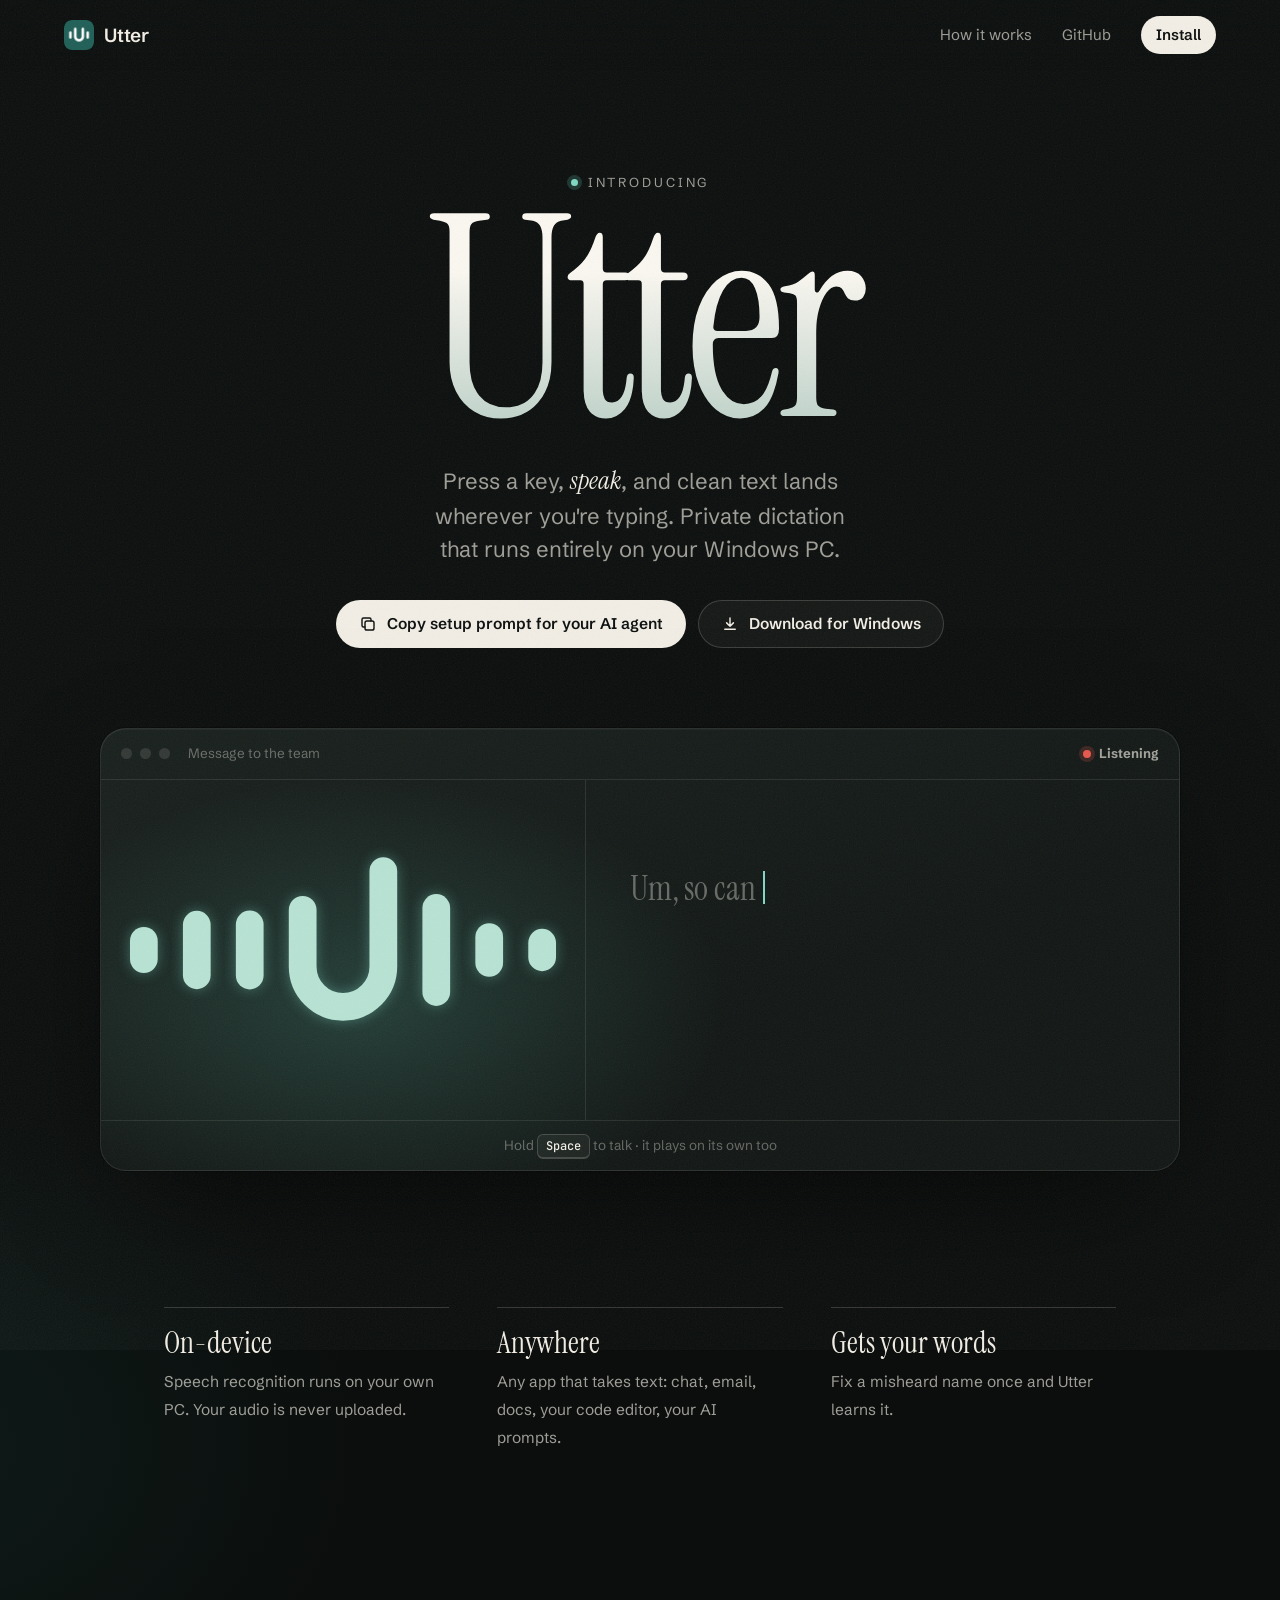
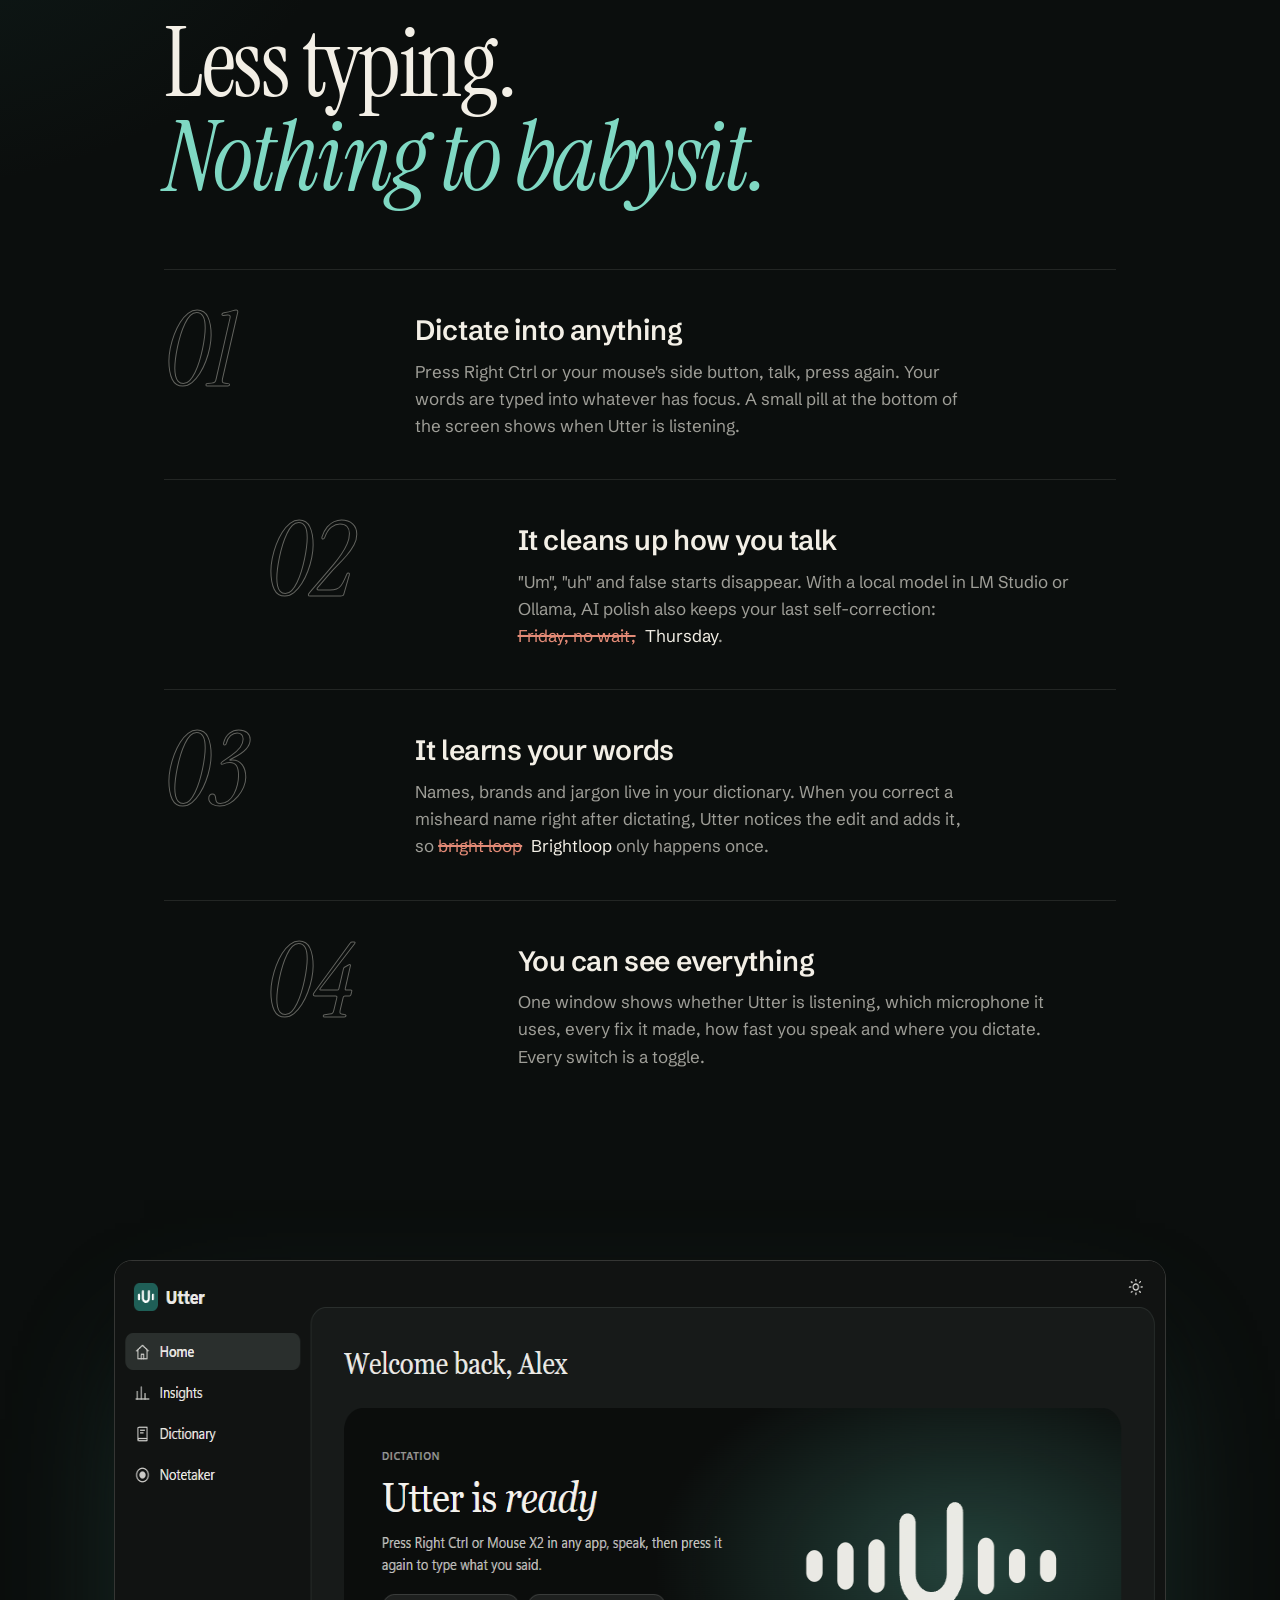
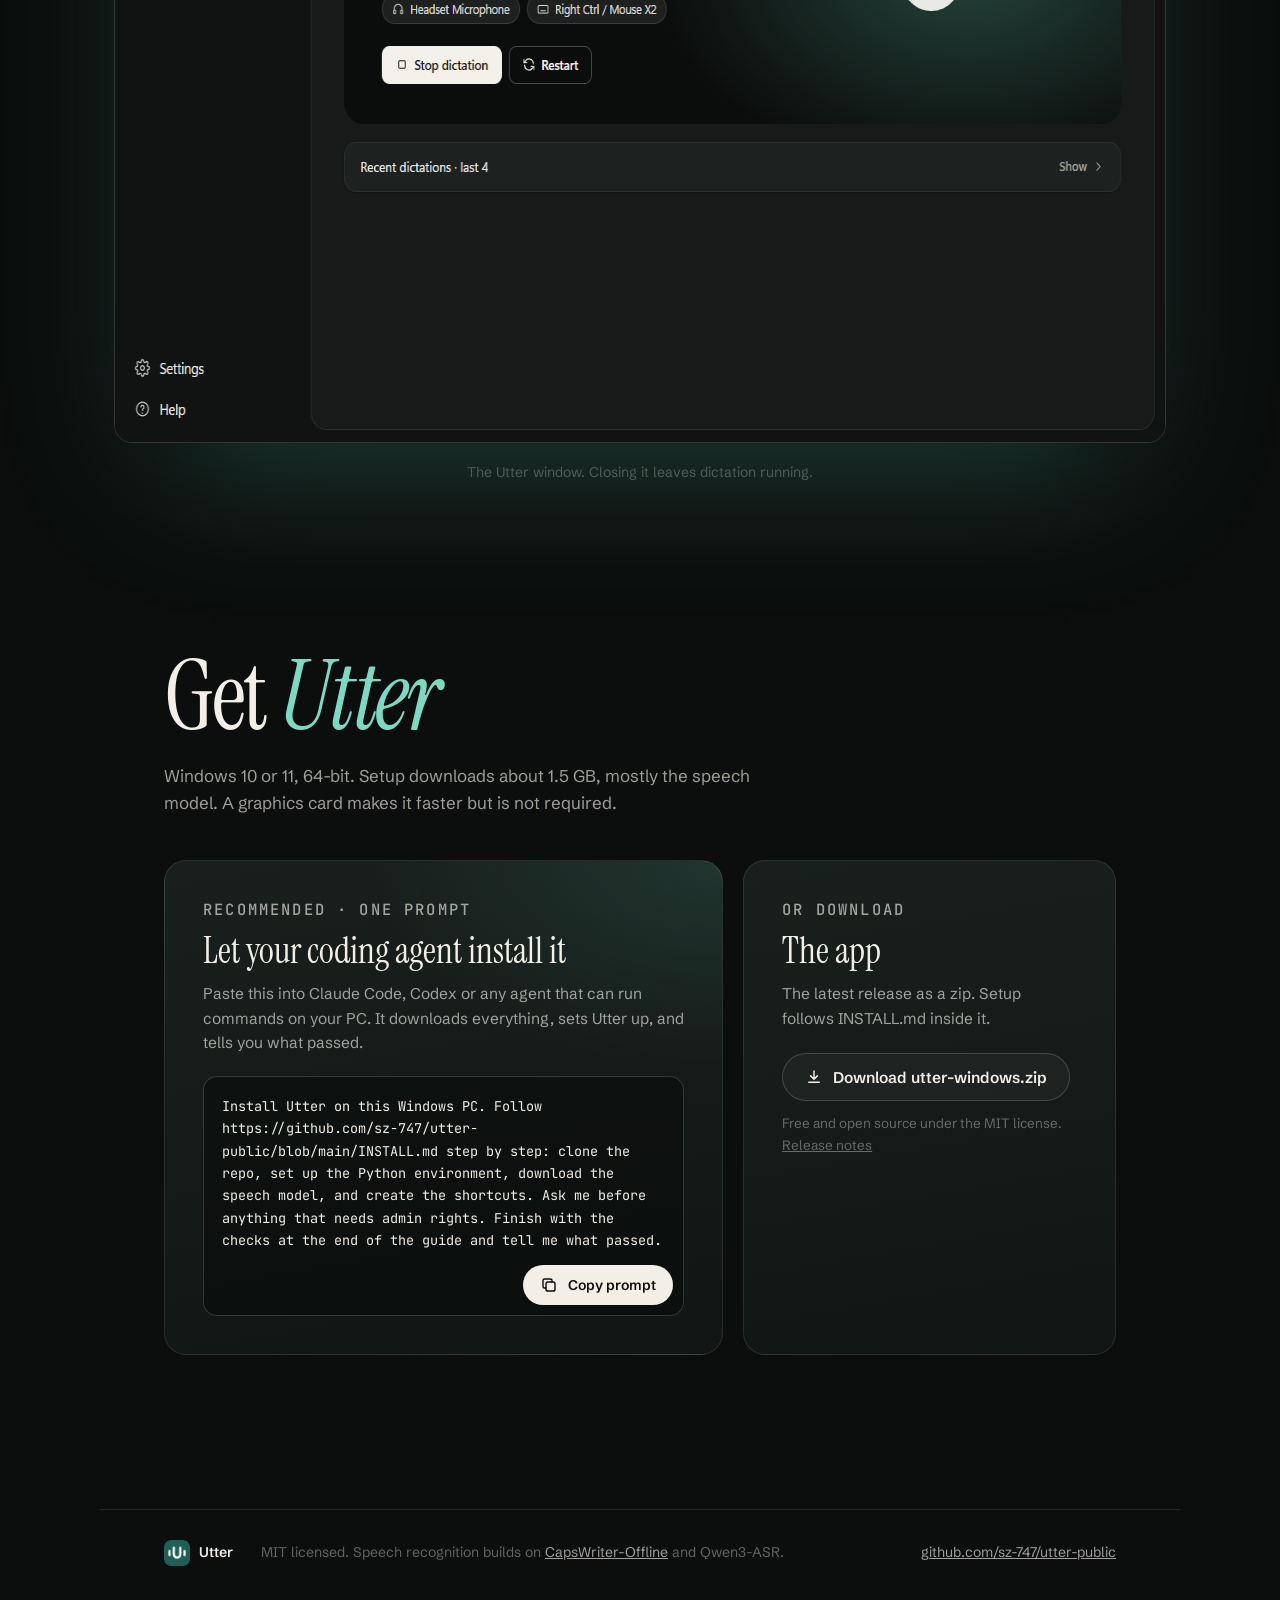
==== site/index.html @ 7f45b518 "Lead the launch page with the agent setup prompt" ====
<!doctype html>
<html lang="en">
<head>
  <meta charset="utf-8">
  <meta name="viewport" content="width=device-width, initial-scale=1">
  <title>Utter — speak, and it types. Private dictation for Windows.</title>
  <meta name="description" content="Utter is private, on-device dictation for Windows. Press a key, speak, and clean text lands wherever you are typing. Your voice never leaves your PC.">
  <meta property="og:title" content="Introducing Utter">
  <meta property="og:description" content="Private, on-device dictation for Windows. Press a key, speak, and clean text lands wherever you are typing.">
  <meta property="og:image" content="https://sz-747.github.io/utter-public/assets/home.png">
  <meta name="theme-color" content="#0b0e0d">
  <link rel="icon" href="assets/utter.png">
  <link rel="preconnect" href="https://fonts.googleapis.com">
  <link rel="preconnect" href="https://fonts.gstatic.com" crossorigin>
  <link href="https://fonts.googleapis.com/css2?family=Instrument+Serif:ital@0;1&family=JetBrains+Mono:wght@400;500&family=Schibsted+Grotesk:wght@400;500;600&display=swap" rel="stylesheet">
  <link rel="stylesheet" href="style.css">
</head>
<body>
  <div class="grain" aria-hidden="true"></div>

  <header class="nav">
    <a class="brand" href="#top" aria-label="Utter home">
      <img src="assets/utter.png" alt="" width="30" height="30">
      <span>Utter</span>
    </a>
    <nav class="nav-links">
      <a href="#how">How it works</a>
      <a href="https://github.com/sz-747/utter-public">GitHub</a>
      <a class="nav-cta" href="#install">Install</a>
    </nav>
  </header>

  <main id="top">
    <!-- Hero -->
    <section class="hero">
      <p class="eyebrow reveal" style="--d: 0">
        <span class="eyebrow-dot"></span> Introducing
      </p>
      <h1 class="hero-title reveal" style="--d: 1">Utter</h1>
      <p class="hero-lede reveal" style="--d: 2">
        Press a key, <em>speak</em>, and clean text lands wherever you're typing.
        Private dictation that runs entirely on your Windows PC.
      </p>
      <div class="hero-actions reveal" style="--d: 3">
        <button class="btn btn-primary" type="button" data-copy="prompt">
          <svg viewBox="0 0 24 24" aria-hidden="true"><rect x="8" y="8" width="12" height="12" rx="2.5"/><path d="M16 8V6a2 2 0 0 0-2-2H6a2 2 0 0 0-2 2v8a2 2 0 0 0 2 2h2"/></svg>
          <span data-copy-label>Copy setup prompt for your AI agent</span>
        </button>
        <a class="btn btn-ghost" href="https://github.com/sz-747/utter-public/releases/latest/download/utter-windows.zip" download>
          <svg viewBox="0 0 24 24" aria-hidden="true"><path d="M12 4v11m0 0-4.5-4.5M12 15l4.5-4.5M5 19h14"/></svg>
          Download for Windows
        </a>
      </div>

      <!-- Live demo -->
      <div class="stage reveal" style="--d: 4" id="stage">
        <div class="stage-chrome">
          <span></span><span></span><span></span>
          <p class="stage-title">Message to the team</p>
          <p class="stage-state" id="stage-state"><i></i><b>Ready</b></p>
        </div>
        <div class="stage-body">
          <div class="stage-wave"><canvas id="wave" aria-hidden="true"></canvas></div>
          <div class="stage-doc">
            <p class="doc-text" id="doc-text" aria-live="polite"></p>
            <ul class="doc-fixes" id="doc-fixes" aria-label="What Utter fixed"></ul>
          </div>
        </div>
        <p class="stage-hint">
          <span class="hint-desktop">Hold <kbd>Space</kbd> to talk</span>
          <span class="hint-touch">Press and hold the wave to talk</span>
          <span class="hint-sep">·</span> it plays on its own too
        </p>
      </div>
    </section>

    <!-- Promise strip -->
    <section class="promise" aria-label="Highlights">
      <div><strong>On-device</strong><span>Speech recognition runs on your own PC. Your audio is never uploaded.</span></div>
      <div><strong>Anywhere</strong><span>Any app that takes text: chat, email, docs, your code editor, your AI prompts.</span></div>
      <div><strong>Gets your words</strong><span>Fix a misheard name once and Utter learns it.</span></div>
    </section>

    <!-- How it works -->
    <section class="how" id="how">
      <h2 class="section-title">Less typing.<br><em>Nothing to babysit.</em></h2>

      <article class="feature">
        <span class="feature-num">01</span>
        <div>
          <h3>Dictate into anything</h3>
          <p>Press Right Ctrl or your mouse's side button, talk, press again. Your words are typed into whatever has focus. A small pill at the bottom of the screen shows when Utter is listening.</p>
        </div>
      </article>

      <article class="feature">
        <span class="feature-num">02</span>
        <div>
          <h3>It cleans up how you talk</h3>
          <p>"Um", "uh" and false starts disappear. With a local model in LM Studio or Ollama, AI polish also keeps your last self-correction: <span class="inline-demo"><s>Friday, no wait,</s> Thursday</span>.</p>
        </div>
      </article>

      <article class="feature">
        <span class="feature-num">03</span>
        <div>
          <h3>It learns your words</h3>
          <p>Names, brands and jargon live in your dictionary. When you correct a misheard name right after dictating, Utter notices the edit and adds it, so <span class="inline-demo"><s>bright loop</s> Brightloop</span> only happens once.</p>
        </div>
      </article>

      <article class="feature">
        <span class="feature-num">04</span>
        <div>
          <h3>You can see everything</h3>
          <p>One window shows whether Utter is listening, which microphone it uses, every fix it made, how fast you speak and where you dictate. Every switch is a toggle.</p>
        </div>
      </article>
    </section>

    <!-- Screenshot -->
    <section class="showcase" aria-label="The Utter app">
      <figure class="frame" id="frame">
        <img src="assets/home.png" alt="The Utter window: a dictation banner with the animated Utter logo, then recent dictations; Insights, Dictionary and Notetaker are in the sidebar." width="1224" height="781" loading="lazy">
      </figure>
      <figcaption>The Utter window. Closing it leaves dictation running.</figcaption>
    </section>

    <!-- Install -->
    <section class="install" id="install">
      <h2 class="section-title">Get <em>Utter</em></h2>
      <p class="install-lede">Windows 10 or 11, 64-bit. Setup downloads about 1.5&nbsp;GB, mostly the speech model. A graphics card makes it faster but is not required.</p>

      <div class="install-grid">
        <div class="card card-agent">
          <p class="card-kicker">Recommended · one prompt</p>
          <h3>Let your coding agent install it</h3>
          <p>Paste this into Claude Code, Codex or any agent that can run commands on your PC. It downloads everything, sets Utter up, and tells you what passed.</p>
          <div class="prompt">
            <pre id="prompt-text">Install Utter on this Windows PC. Follow https://github.com/sz-747/utter-public/blob/main/INSTALL.md step by step: clone the repo, set up the Python environment, download the speech model, and create the shortcuts. Ask me before anything that needs admin rights. Finish with the checks at the end of the guide and tell me what passed.</pre>
            <button class="btn btn-copy" type="button" data-copy="prompt">
              <svg viewBox="0 0 24 24" aria-hidden="true"><rect x="8" y="8" width="12" height="12" rx="2.5"/><path d="M16 8V6a2 2 0 0 0-2-2H6a2 2 0 0 0-2 2v8a2 2 0 0 0 2 2h2"/></svg>
              <span data-copy-label>Copy prompt</span>
            </button>
          </div>
        </div>

        <div class="card card-download">
          <p class="card-kicker">Or download</p>
          <h3>The app</h3>
          <p>The latest release as a zip. Setup follows INSTALL.md inside it.</p>
          <a class="btn btn-ghost" href="https://github.com/sz-747/utter-public/releases/latest/download/utter-windows.zip" download>
            <svg viewBox="0 0 24 24" aria-hidden="true"><path d="M12 4v11m0 0-4.5-4.5M12 15l4.5-4.5M5 19h14"/></svg>
            Download utter-windows.zip
          </a>
          <p class="card-note">Free and open source under the MIT license. <a href="https://github.com/sz-747/utter-public/releases/latest">Release notes</a></p>
        </div>
      </div>
    </section>
  </main>

  <footer class="footer">
    <div class="footer-brand">
      <img src="assets/utter.png" alt="" width="26" height="26">
      <span>Utter</span>
    </div>
    <p>MIT licensed. Speech recognition builds on <a href="https://github.com/HaujetZhao/CapsWriter-Offline">CapsWriter-Offline</a> and Qwen3-ASR.</p>
    <a href="https://github.com/sz-747/utter-public">github.com/sz-747/utter-public</a>
  </footer>

  <script src="main.js"></script>
</body>
</html>
---- site/style.css ----
/* Utter launch page — dark editorial: near-black green, warm cream type, one teal accent. */
:root {
  --ink: #0b0e0d;
  --ink-2: #111614;
  --ink-3: #18201d;
  --line: rgba(243, 239, 230, .1);
  --line-2: rgba(243, 239, 230, .18);
  --cream: #f3efe6;
  --cream-dim: rgba(243, 239, 230, .64);
  --cream-faint: rgba(243, 239, 230, .38);
  --teal: #7fd8c3;
  --teal-deep: #1f5f57;
  --teal-glow: rgba(95, 191, 169, .22);
  --strike: #e48b77;
  --serif: "Instrument Serif", Georgia, serif;
  --sans: "Schibsted Grotesk", "Segoe UI", sans-serif;
  --mono: "JetBrains Mono", Consolas, monospace;
  --gutter: clamp(16px, 5vw, 64px);
  color-scheme: dark;
}

* { box-sizing: border-box; }
html { scroll-behavior: smooth; }
body {
  margin: 0;
  background:
    radial-gradient(900px 520px at 78% -8%, rgba(95, 191, 169, .16), transparent 70%),
    radial-gradient(700px 500px at -10% 30%, rgba(31, 95, 87, .18), transparent 70%),
    var(--ink);
  color: var(--cream);
  font: 17px/1.6 var(--sans);
  -webkit-font-smoothing: antialiased;
  overflow-x: hidden;
}
a { color: inherit; }
img { max-width: 100%; display: block; }
em { font-family: var(--serif); font-style: italic; font-weight: 400; }

/* film grain over everything, very faint */
.grain {
  position: fixed; inset: -50%; z-index: 50; pointer-events: none; opacity: .07;
  background-image: url("data:image/svg+xml,%3Csvg xmlns='http://www.w3.org/2000/svg' width='160' height='160'%3E%3Cfilter id='n'%3E%3CfeTurbulence type='fractalNoise' baseFrequency='.85' numOctaves='3' stitchTiles='stitch'/%3E%3C/filter%3E%3Crect width='100%25' height='100%25' filter='url(%23n)'/%3E%3C/svg%3E");
  animation: grain 1.2s steps(6) infinite;
}
@keyframes grain {
  0% { transform: translate(0, 0); } 20% { transform: translate(-3%, 2%); } 40% { transform: translate(2%, -3%); }
  60% { transform: translate(-2%, -1%); } 80% { transform: translate(3%, 3%); } 100% { transform: translate(0, 0); }
}

/* ---------- nav ---------- */
.nav {
  position: sticky; top: 0; z-index: 40;
  display: flex; align-items: center; justify-content: space-between; gap: 16px;
  padding: 16px var(--gutter);
  background: linear-gradient(to bottom, rgba(11, 14, 13, .92), rgba(11, 14, 13, .6) 70%, transparent);
  backdrop-filter: blur(10px);
}
.brand { display: flex; align-items: center; gap: 10px; text-decoration: none; font-weight: 600; font-size: 19px; letter-spacing: -.01em; }
.brand img { border-radius: 8px; }
.nav-links { display: flex; align-items: center; gap: clamp(14px, 3vw, 30px); font-size: 15px; }
.nav-links a { text-decoration: none; color: var(--cream-dim); transition: color .2s; }
.nav-links a:hover { color: var(--cream); }
.nav-links .nav-cta { color: var(--ink); background: var(--cream); padding: 7px 15px; border-radius: 999px; font-weight: 600; }
.nav-links .nav-cta:hover { color: var(--ink); background: #fff; }

/* ---------- hero ---------- */
.hero { padding: clamp(40px, 8vw, 96px) var(--gutter) 40px; max-width: 1240px; margin: 0 auto; text-align: center; }
.eyebrow {
  display: inline-flex; align-items: center; gap: 10px; margin: 0 0 6px;
  font-size: 13px; letter-spacing: .22em; text-transform: uppercase; color: var(--cream-dim);
}
.eyebrow-dot { width: 7px; height: 7px; border-radius: 50%; background: var(--teal); box-shadow: 0 0 0 4px var(--teal-glow); animation: pulse 2.4s ease-in-out infinite; }
@keyframes pulse { 50% { box-shadow: 0 0 0 9px transparent; } }
.hero-title {
  margin: 0; font: 400 clamp(112px, 22vw, 290px)/.86 var(--serif); letter-spacing: -.035em;
  background: linear-gradient(180deg, #fbf8f1 30%, #b9cfc6 100%);
  -webkit-background-clip: text; background-clip: text; color: transparent;
}
.hero-lede { max-width: 620px; margin: 22px auto 0; text-wrap: balance; font-size: clamp(18px, 2.1vw, 22px); line-height: 1.5; color: var(--cream-dim); }
.hero-lede em { color: var(--cream); font-size: 1.12em; }
.hero-actions { display: flex; flex-wrap: wrap; justify-content: center; gap: 12px; margin-top: 34px; }

.btn {
  display: inline-flex; align-items: center; gap: 10px; padding: 14px 22px; border-radius: 999px;
  font: 600 15.5px/1 var(--sans); text-decoration: none; cursor: pointer; border: 1px solid transparent;
  transition: transform .2s, background .2s, border-color .2s, color .2s;
}
.btn svg { width: 18px; height: 18px; fill: none; stroke: currentColor; stroke-width: 1.9; stroke-linecap: round; stroke-linejoin: round; }
.btn:hover { transform: translateY(-1px); }
.btn:active { transform: translateY(0); }
.btn-primary { background: var(--cream); color: var(--ink); }
.btn-primary:hover { background: #fff; }
.btn-ghost { background: rgba(243, 239, 230, .04); color: var(--cream); border-color: var(--line-2); }
.btn-ghost:hover { border-color: var(--cream-faint); background: rgba(243, 239, 230, .08); }
.btn.copied { border-color: var(--teal); color: var(--teal); }
.btn-primary.copied { background: var(--teal); color: var(--ink); border-color: transparent; }

/* ---------- live demo ---------- */
.stage {
  position: relative; margin: clamp(48px, 7vw, 80px) auto 0; max-width: 1080px; text-align: left;
  border-radius: 26px; background: linear-gradient(160deg, var(--ink-3), var(--ink-2) 60%);
  border: 1px solid var(--line); overflow: hidden;
  box-shadow: 0 40px 120px -40px rgba(0, 0, 0, .9), 0 0 0 1px rgba(0, 0, 0, .4), inset 0 1px 0 rgba(255, 255, 255, .04);
}
.stage::before {
  content: ""; position: absolute; inset: 0; pointer-events: none; transition: opacity .6s;
  background: radial-gradient(520px 320px at 24% 62%, var(--teal-glow), transparent 70%);
  opacity: .55;
}
.stage.listening::before { opacity: 1; }
.stage-chrome { position: relative; display: flex; align-items: center; gap: 8px; padding: 14px 20px; border-bottom: 1px solid var(--line); }
.stage-chrome > span { width: 11px; height: 11px; border-radius: 50%; background: rgba(243, 239, 230, .12); }
.stage-title { margin: 0 0 0 10px; font-size: 13.5px; color: var(--cream-faint); }
.stage-state { margin: 0 0 0 auto; display: flex; align-items: center; gap: 8px; font-size: 13px; color: var(--cream-dim); }
.stage-state i { width: 8px; height: 8px; border-radius: 50%; background: var(--teal); }
.stage.listening .stage-state i { background: #e5584c; box-shadow: 0 0 0 4px rgba(229, 88, 76, .2); animation: blink 1s ease-in-out infinite; }
@keyframes blink { 50% { opacity: .35; } }
.stage-body { position: relative; display: grid; grid-template-columns: minmax(0, .9fr) minmax(0, 1.1fr); min-height: 340px; }
.stage-wave { position: relative; border-right: 1px solid var(--line); cursor: pointer; touch-action: none; min-height: 260px; }
.stage-wave canvas { position: absolute; inset: 0; width: 100%; height: 100%; }
.stage-doc { padding: clamp(24px, 4vw, 44px); display: flex; flex-direction: column; justify-content: center; gap: 22px; }
.doc-text { margin: 0; min-height: 3.2em; font: 400 clamp(24px, 3vw, 34px)/1.3 var(--serif); letter-spacing: -.005em; color: var(--cream); }
.doc-text .w { display: inline-block; white-space: pre; transition: color .3s, opacity .45s, max-width .55s cubic-bezier(.6, 0, .2, 1), filter .45s; max-width: 12em; vertical-align: bottom; }
.doc-text .w.heard { color: var(--cream-faint); animation: rise .35s ease-out both; }
.doc-text .w.strike { color: var(--strike); text-decoration: line-through; text-decoration-thickness: 2px; }
.doc-text .w.gone { opacity: 0; max-width: 0; filter: blur(3px); }
.doc-text .w.fixed { color: var(--teal); }
.doc-text .caret { display: inline-block; width: 2px; height: .95em; margin-left: 2px; background: var(--teal); vertical-align: -.1em; animation: blink 1s steps(2) infinite; }
@keyframes rise { from { opacity: 0; transform: translateY(6px); } }
.doc-fixes { list-style: none; margin: 0; padding: 0; display: flex; flex-wrap: wrap; gap: 8px; min-height: 34px; }
.doc-fixes li {
  font: 500 12.5px/1 var(--mono); padding: 9px 12px; border-radius: 999px; color: var(--cream-dim);
  background: rgba(243, 239, 230, .05); border: 1px solid var(--line); animation: rise .4s ease-out both;
}
.doc-fixes li b { color: var(--teal); font-weight: 500; }
.stage-hint { position: relative; margin: 0; padding: 14px 20px; border-top: 1px solid var(--line); font-size: 13.5px; color: var(--cream-faint); text-align: center; }
kbd {
  font: 500 12px var(--mono); padding: 3px 8px; border-radius: 6px; color: var(--cream);
  border: 1px solid var(--line-2); border-bottom-width: 2px; background: rgba(243, 239, 230, .05);
}
.hint-touch { display: none; }
@media (hover: none) { .hint-touch { display: inline; } .hint-desktop { display: none; } }

/* ---------- promise strip ---------- */
.promise {
  max-width: 1080px; margin: clamp(56px, 8vw, 96px) auto 0; padding: 0 var(--gutter);
  display: grid; grid-template-columns: repeat(3, 1fr); gap: clamp(20px, 4vw, 48px);
}
.promise div { border-top: 1px solid var(--line-2); padding-top: 18px; }
.promise strong { display: block; font: 400 30px/1.1 var(--serif); margin-bottom: 8px; }
.promise span { color: var(--cream-dim); font-size: 15.5px; }

/* ---------- how it works ---------- */
.how { max-width: 1080px; margin: clamp(100px, 13vw, 170px) auto 0; padding: 0 var(--gutter); }
.section-title { text-wrap: balance; margin: 0 0 clamp(36px, 6vw, 64px); font: 400 clamp(48px, 7.5vw, 96px)/.98 var(--serif); letter-spacing: -.025em; }
.section-title em { color: var(--teal); }
.feature {
  display: grid; grid-template-columns: minmax(80px, 200px) minmax(0, 1fr); gap: clamp(16px, 4vw, 56px);
  padding: clamp(26px, 4vw, 40px) 0; border-top: 1px solid var(--line);
}
.feature:nth-child(odd) { padding-left: clamp(0px, 8vw, 120px); }
.feature-num { font: italic 400 clamp(56px, 8vw, 104px)/.8 var(--serif); color: transparent; -webkit-text-stroke: 1px var(--cream-faint); }
.feature h3 { margin: 4px 0 10px; font: 600 clamp(22px, 2.6vw, 28px)/1.2 var(--sans); letter-spacing: -.015em; }
.feature p { margin: 0; max-width: 560px; color: var(--cream-dim); }
.inline-demo { color: var(--cream); white-space: nowrap; }
.inline-demo s { color: var(--strike); text-decoration-thickness: 2px; margin-right: .3em; }

/* ---------- screenshot ---------- */
.showcase { max-width: 1180px; margin: clamp(90px, 12vw, 150px) auto 0; padding: 0 var(--gutter); perspective: 1600px; }
.frame {
  margin: 0; border-radius: 18px; overflow: hidden; border: 1px solid var(--line-2);
  box-shadow: 0 60px 140px -50px rgba(95, 191, 169, .35), 0 30px 80px -30px rgba(0, 0, 0, .9);
  transform: rotateX(16deg) scale(.92); transform-origin: 50% 100%; opacity: .7;
  transition: transform 1.2s cubic-bezier(.2, .7, .1, 1), opacity 1.2s;
}
.frame.in { transform: rotateX(0) scale(1); opacity: 1; }
.showcase figcaption { margin-top: 18px; text-align: center; font-size: 14px; color: var(--cream-faint); }

/* ---------- install ---------- */
.install { max-width: 1080px; margin: clamp(100px, 13vw, 170px) auto 0; padding: 0 var(--gutter); }
.install .section-title { margin-bottom: 18px; }
.install-lede { max-width: 640px; margin: 0 0 44px; color: var(--cream-dim); }
.install-grid { display: grid; grid-template-columns: minmax(0, 1.2fr) minmax(0, .8fr); gap: 20px; }
.card {
  border-radius: 22px; padding: clamp(24px, 3.4vw, 38px); border: 1px solid var(--line);
  background: linear-gradient(170deg, var(--ink-3), var(--ink-2));
  display: flex; flex-direction: column; gap: 12px; align-items: flex-start;
}
.card-agent { background: radial-gradient(500px 300px at 100% 0%, rgba(95, 191, 169, .14), transparent 70%), linear-gradient(170deg, var(--ink-3), var(--ink-2)); }
.card-kicker { margin: 0; font: 500 12px var(--mono); letter-spacing: .14em; text-transform: uppercase; color: var(--teal); }
.card h3 { margin: 0; font: 400 36px/1.05 var(--serif); }
.card p { margin: 0; color: var(--cream-dim); font-size: 15.5px; }
.card .btn { margin-top: 10px; }
.card-note { font-size: 13.5px !important; color: var(--cream-faint) !important; }
.prompt { position: relative; width: 100%; margin-top: 8px; border-radius: 14px; border: 1px solid var(--line-2); background: rgba(0, 0, 0, .35); }
.prompt pre {
  margin: 0; padding: 18px 18px 64px; white-space: pre-wrap; word-break: break-word;
  font: 400 13.5px/1.65 var(--mono); color: var(--cream);
}
.btn-copy { position: absolute; right: 10px; bottom: 10px; padding: 10px 16px; font-size: 14px; background: var(--cream); color: var(--ink); }
.btn-copy:hover { background: #fff; }
.btn-copy.copied { background: var(--teal); color: var(--ink); border-color: transparent; }

/* ---------- footer ---------- */
.footer {
  max-width: 1080px; margin: clamp(100px, 12vw, 160px) auto 0; padding: 30px var(--gutter) 48px;
  border-top: 1px solid var(--line); display: flex; flex-wrap: wrap; align-items: center; gap: 12px 28px;
  font-size: 14px; color: var(--cream-faint);
}
.footer p { margin: 0; flex: 1; min-width: 240px; }
.footer a { color: var(--cream-dim); }
.footer-brand { display: flex; align-items: center; gap: 9px; color: var(--cream); font-weight: 600; }
.footer-brand img { border-radius: 7px; }

/* ---------- entrance ---------- */
.reveal { opacity: 0; transform: translateY(18px); animation: reveal .9s cubic-bezier(.2, .7, .1, 1) forwards; animation-delay: calc(var(--d) * 110ms + 120ms); }
@keyframes reveal { to { opacity: 1; transform: none; } }

/* ---------- small screens ---------- */
@media (max-width: 820px) {
  .nav-links a:not(.nav-cta) { display: none; }
  .stage-body { grid-template-columns: 1fr; }
  .stage-wave { border-right: 0; border-bottom: 1px solid var(--line); min-height: 200px; }
  .promise, .install-grid { grid-template-columns: 1fr; }
  .feature { grid-template-columns: 1fr; gap: 6px; }
  .feature:nth-child(odd) { padding-left: 0; }
  .stage-title { display: none; }
}

@media (prefers-reduced-motion: reduce) {
  *, *::before, *::after { animation: none !important; transition: none !important; }
  .reveal { opacity: 1; transform: none; }
  .frame { transform: none; opacity: 1; }
}
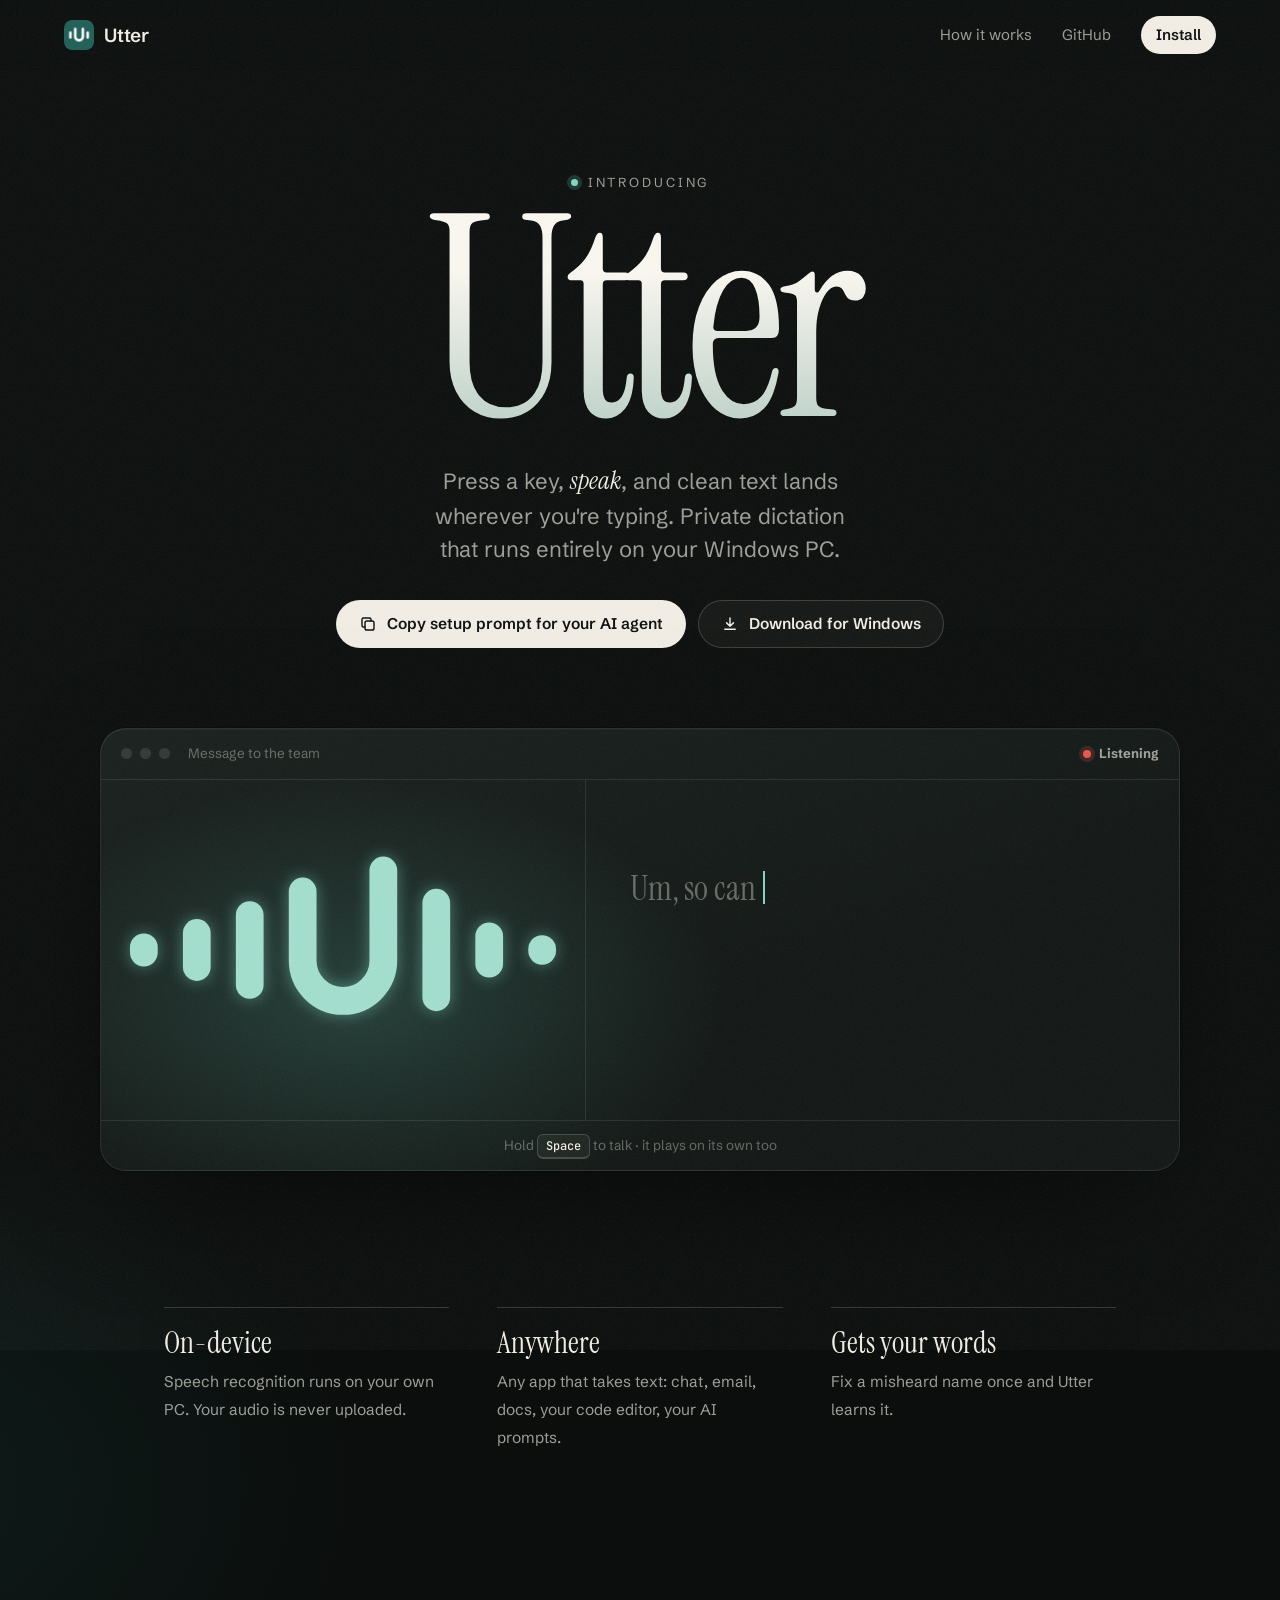
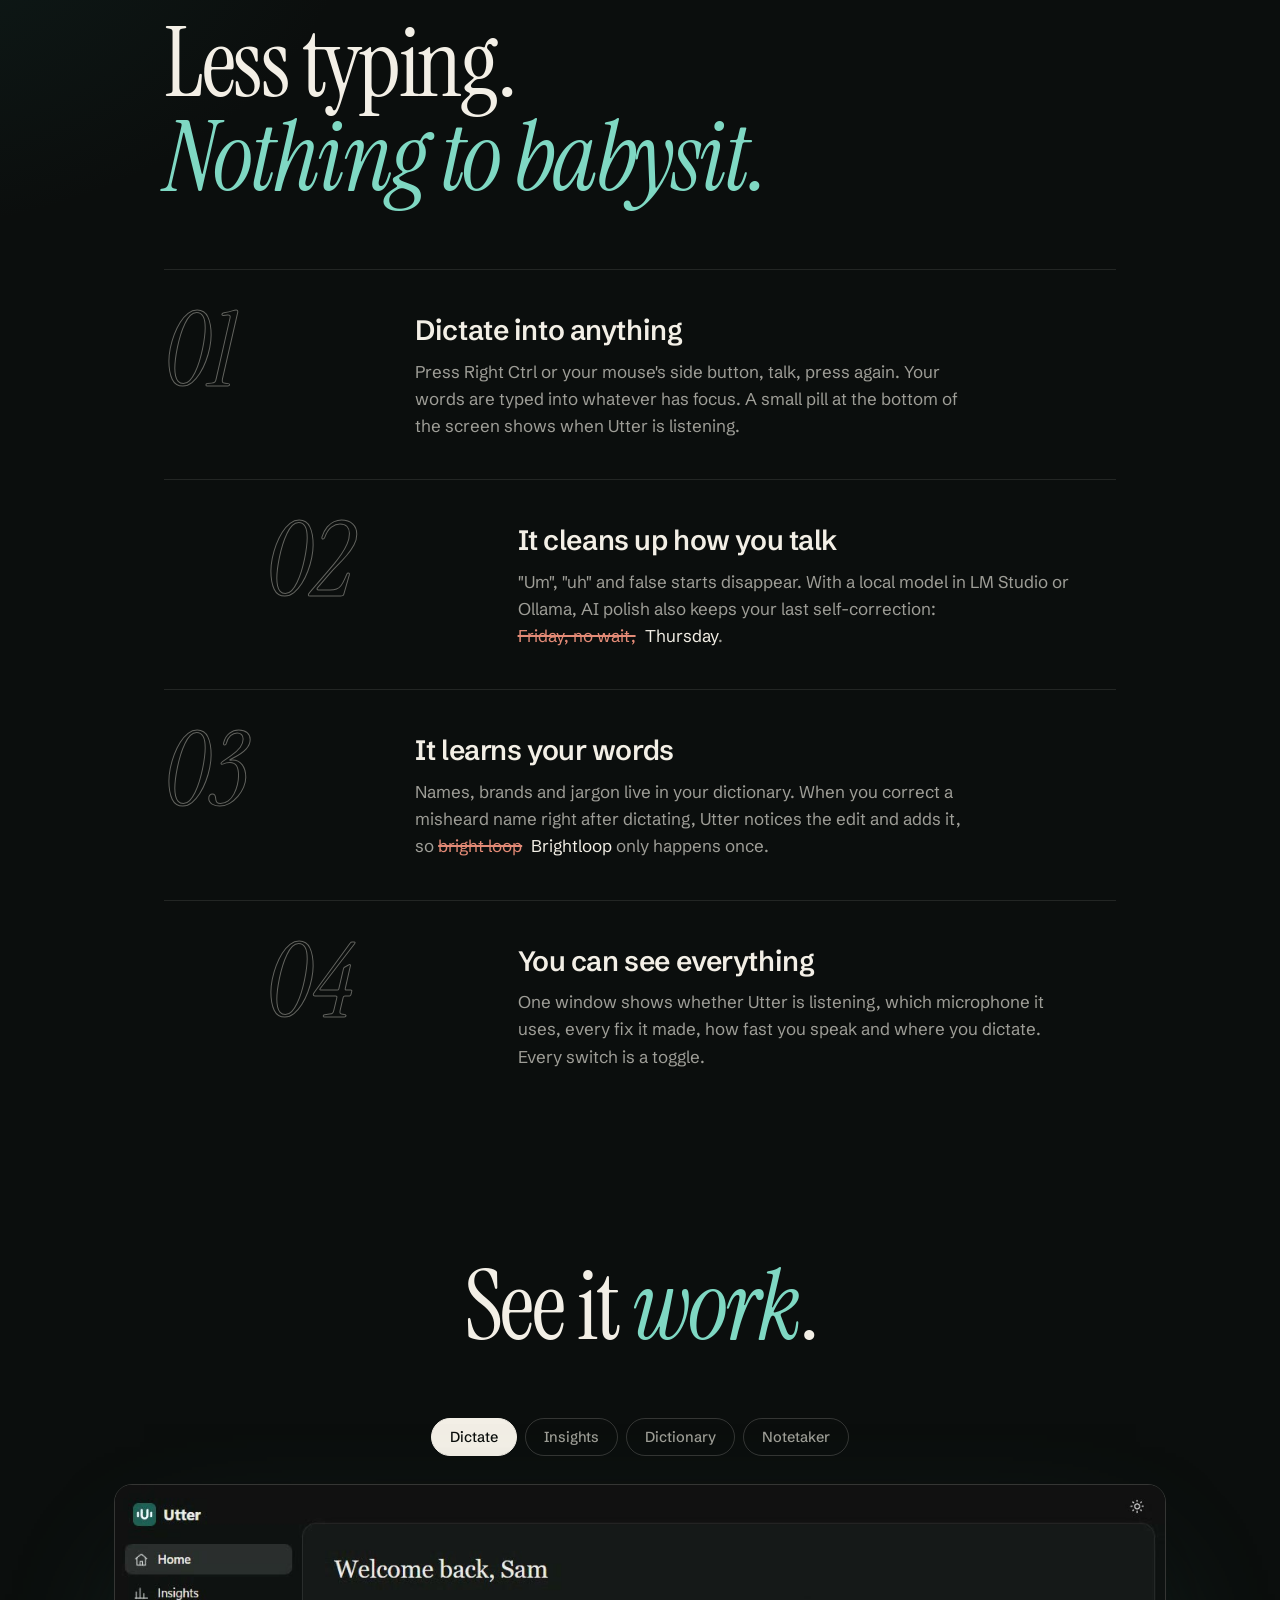
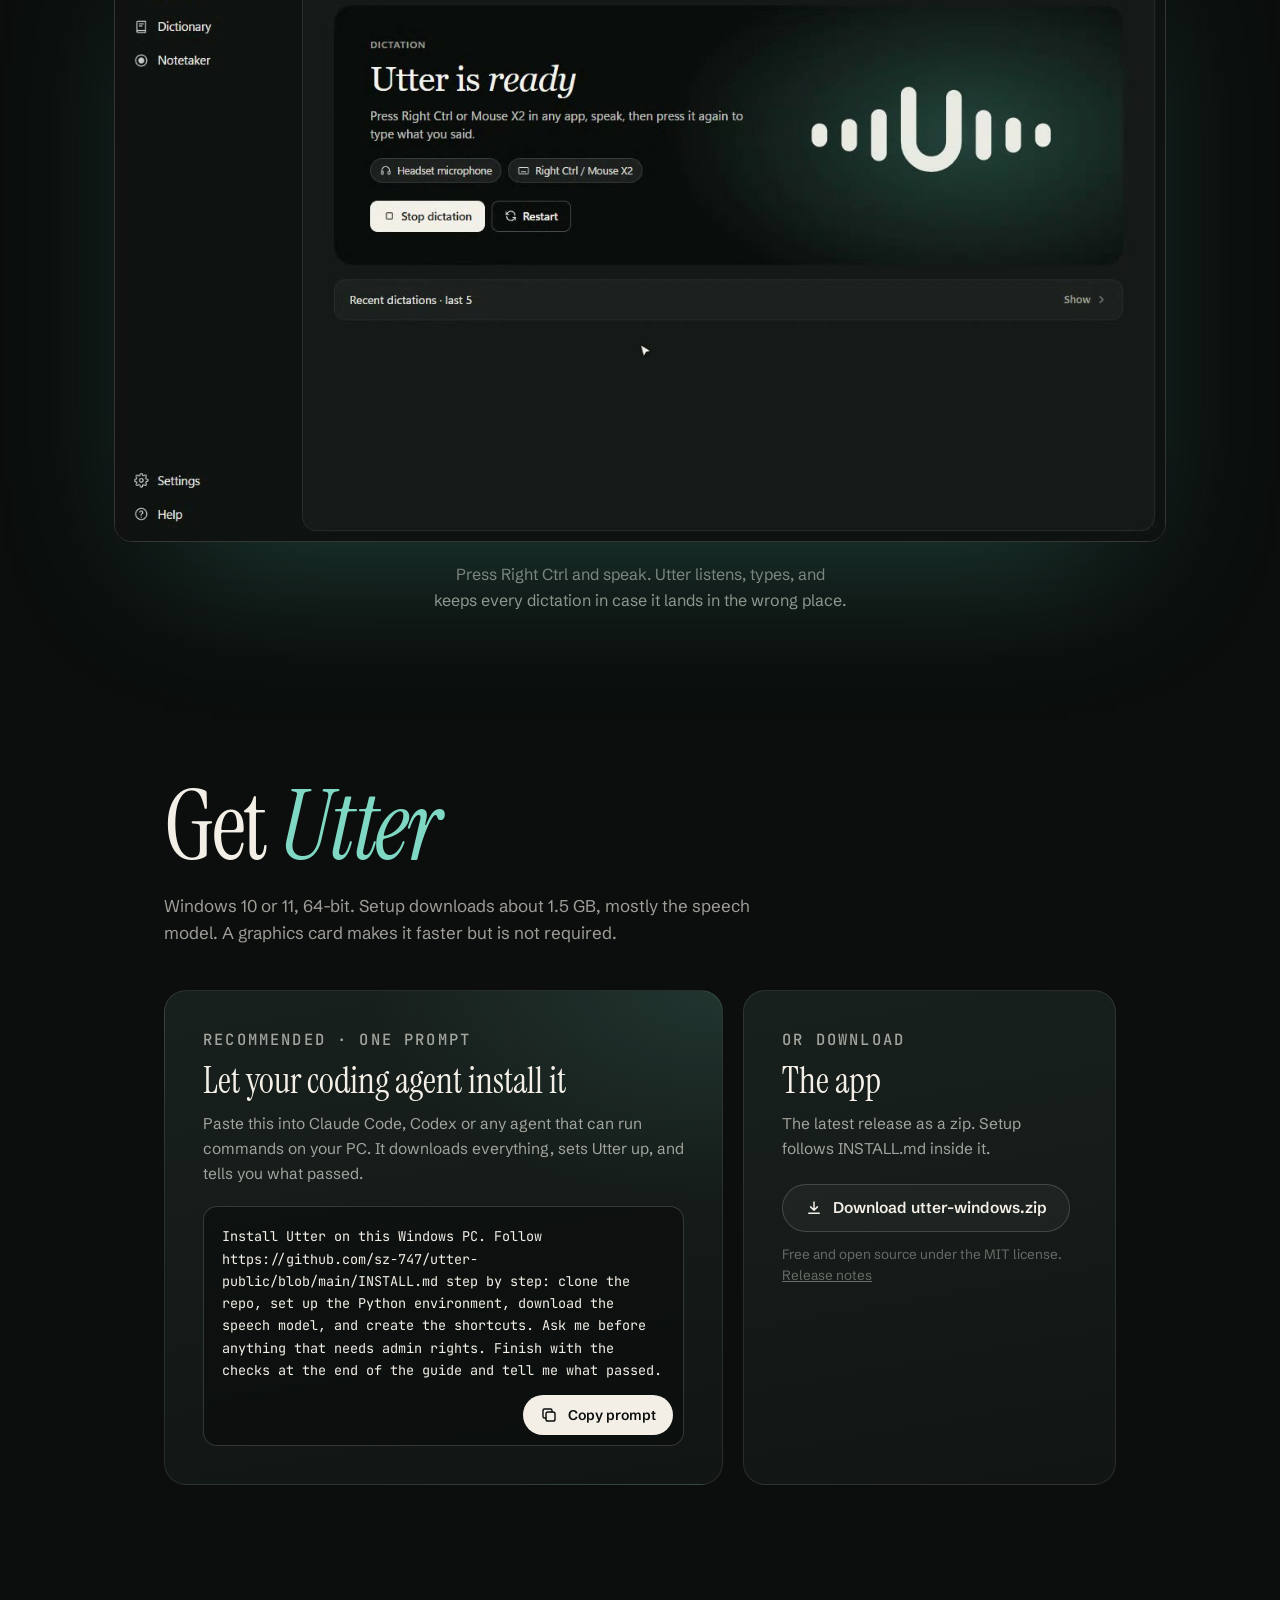
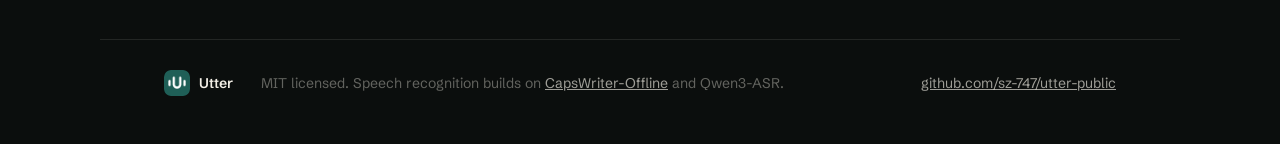
==== commit 663e924f: "Show the Utter window in use on the launch page: four short looping clips" ====
--- a/site/index.html
+++ b/site/index.html
@@ -118,12 +118,19 @@
       </article>
     </section>
 
-    <!-- Screenshot -->
-    <section class="showcase" aria-label="The Utter app">
+    <!-- A tour of the window: one clip at a time, each plays through, then the next -->
+    <section class="showcase" id="tour" aria-label="A tour of the Utter window">
+      <h2 class="section-title">See it <em>work</em>.</h2>
+      <div class="tour-tabs" role="tablist" aria-label="Parts of the Utter window">
+        <button class="tour-tab active" role="tab" aria-selected="true" data-clip="dictate" data-caption="Press Right Ctrl and speak. Utter listens, types, and keeps every dictation in case it lands in the wrong place.">Dictate</button>
+        <button class="tour-tab" role="tab" aria-selected="false" data-clip="insights" data-caption="How fast you speak, how much Utter fixed, and the time you save over typing.">Insights</button>
+        <button class="tour-tab" role="tab" aria-selected="false" data-clip="dictionary" data-caption="Names you correct are learned on their own. Search every word and replacement.">Dictionary</button>
+        <button class="tour-tab" role="tab" aria-selected="false" data-clip="notetaker" data-caption="Record a call, then read the summary, action items and full transcript.">Notetaker</button>
+      </div>
       <figure class="frame" id="frame">
-        <img src="assets/home.png" alt="The Utter window: a dictation banner with the animated Utter logo, then recent dictations; Insights, Dictionary and Notetaker are in the sidebar." width="1224" height="781" loading="lazy">
+        <video id="tour-video" muted playsinline preload="metadata" width="1280" height="800" poster="assets/tour/dictate.jpg" src="assets/tour/dictate.mp4" aria-label="The Utter window in use, recorded with sample data"></video>
       </figure>
-      <figcaption>The Utter window. Closing it leaves dictation running.</figcaption>
+      <figcaption id="tour-caption" aria-live="polite">Press Right Ctrl and speak. Utter listens, types, and keeps every dictation in case it lands in the wrong place.</figcaption>
     </section>
 
     <!-- Install -->
--- a/site/style.css
+++ b/site/style.css
@@ -174,7 +174,19 @@
   transition: transform 1.2s cubic-bezier(.2, .7, .1, 1), opacity 1.2s;
 }
 .frame.in { transform: rotateX(0) scale(1); opacity: 1; }
-.showcase figcaption { margin-top: 18px; text-align: center; font-size: 14px; color: var(--cream-faint); }
+.frame video { display: block; width: 100%; height: auto; background: var(--ink-2); }
+.showcase .section-title { text-align: center; }
+.showcase figcaption { margin: 20px auto 0; max-width: 620px; min-height: 3em; text-align: center; font-size: 16px; color: var(--cream-dim); text-wrap: balance; }
+.tour-tabs { display: flex; flex-wrap: wrap; justify-content: center; gap: 8px; margin: 0 0 28px; }
+.tour-tab {
+  position: relative; overflow: hidden; padding: 9px 18px; border-radius: 999px; cursor: pointer;
+  font: 500 14.5px var(--sans); color: var(--cream-dim); background: transparent; border: 1px solid var(--line-2);
+  transition: color .2s, border-color .2s, background .2s;
+}
+.tour-tab:hover { color: var(--cream); border-color: var(--cream-faint); }
+.tour-tab.active { color: var(--ink); background: var(--cream); border-color: var(--cream); }
+/* progress of the playing clip, drawn under the active tab's label */
+.tour-tab.active::after { content: ""; position: absolute; left: 0; bottom: 0; height: 2px; width: calc(var(--p, 0) * 100%); background: var(--teal-deep); }
 
 /* ---------- install ---------- */
 .install { max-width: 1080px; margin: clamp(100px, 13vw, 170px) auto 0; padding: 0 var(--gutter); }
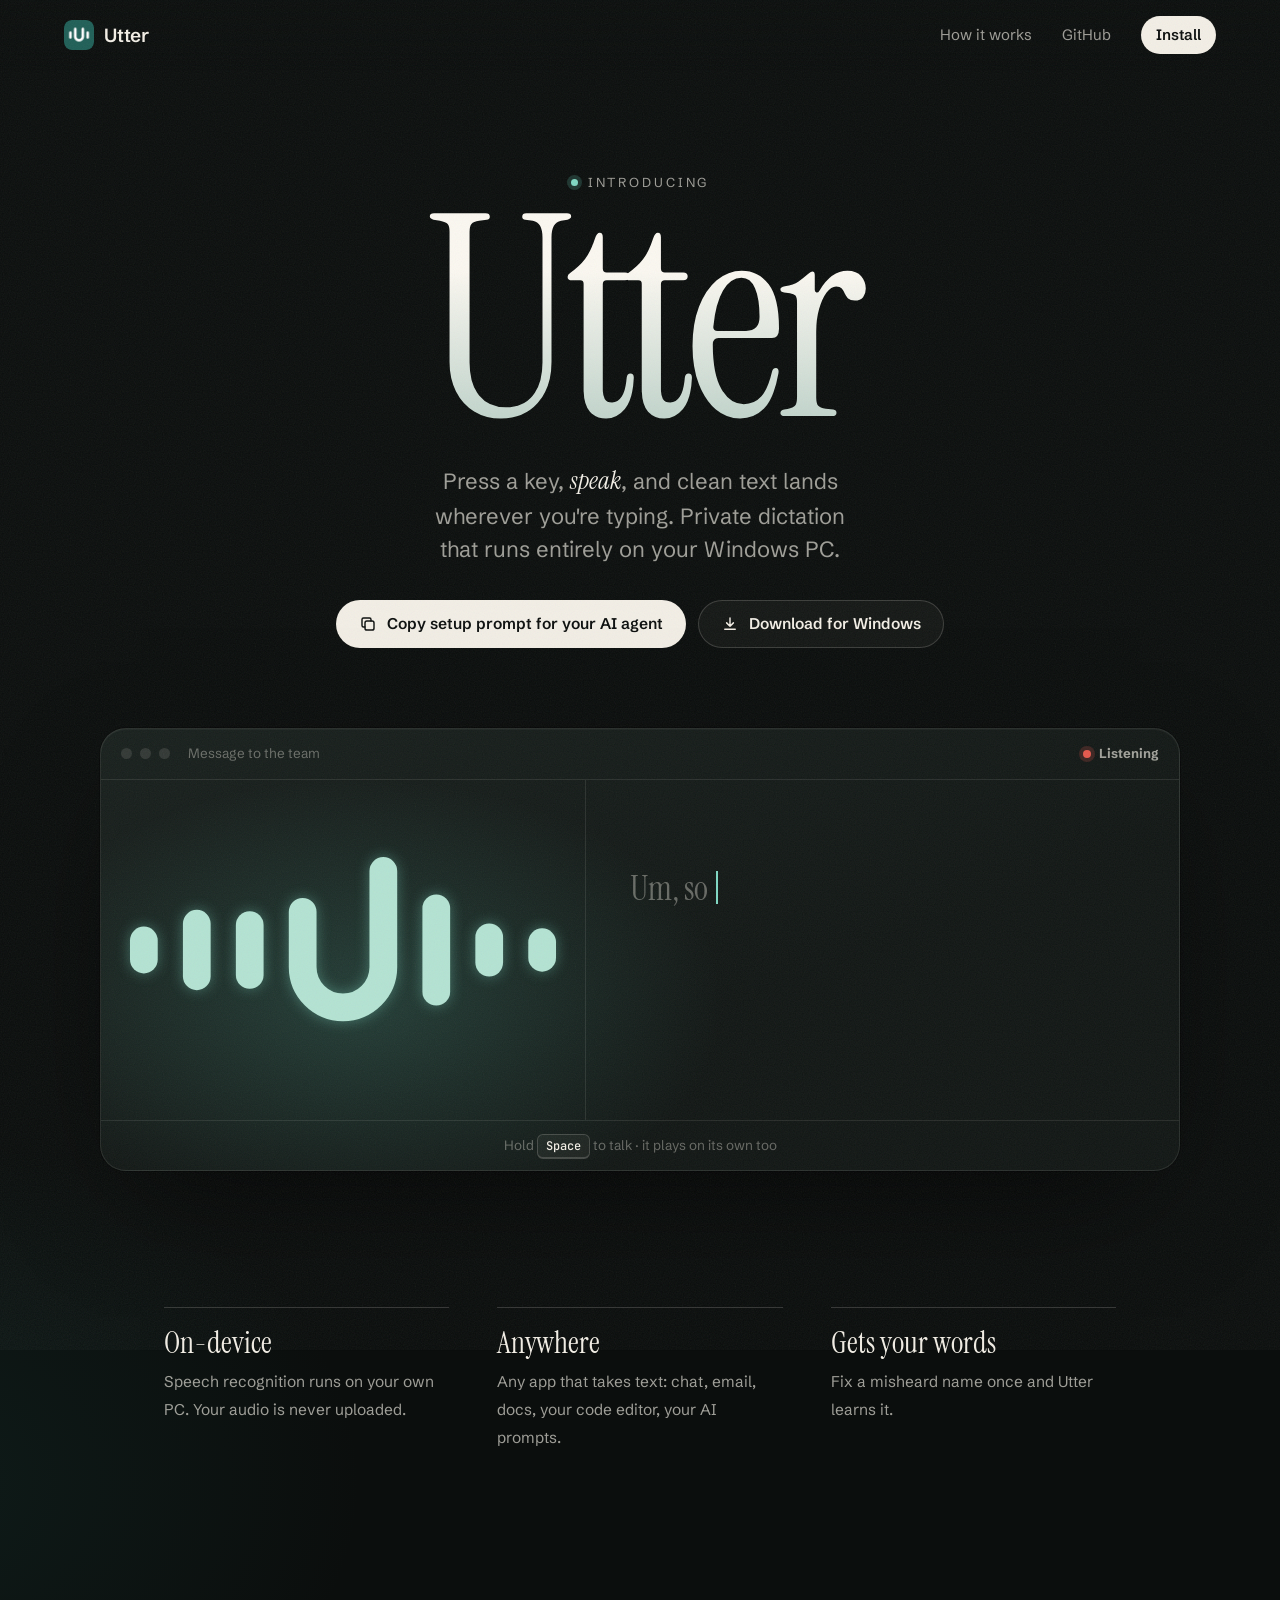
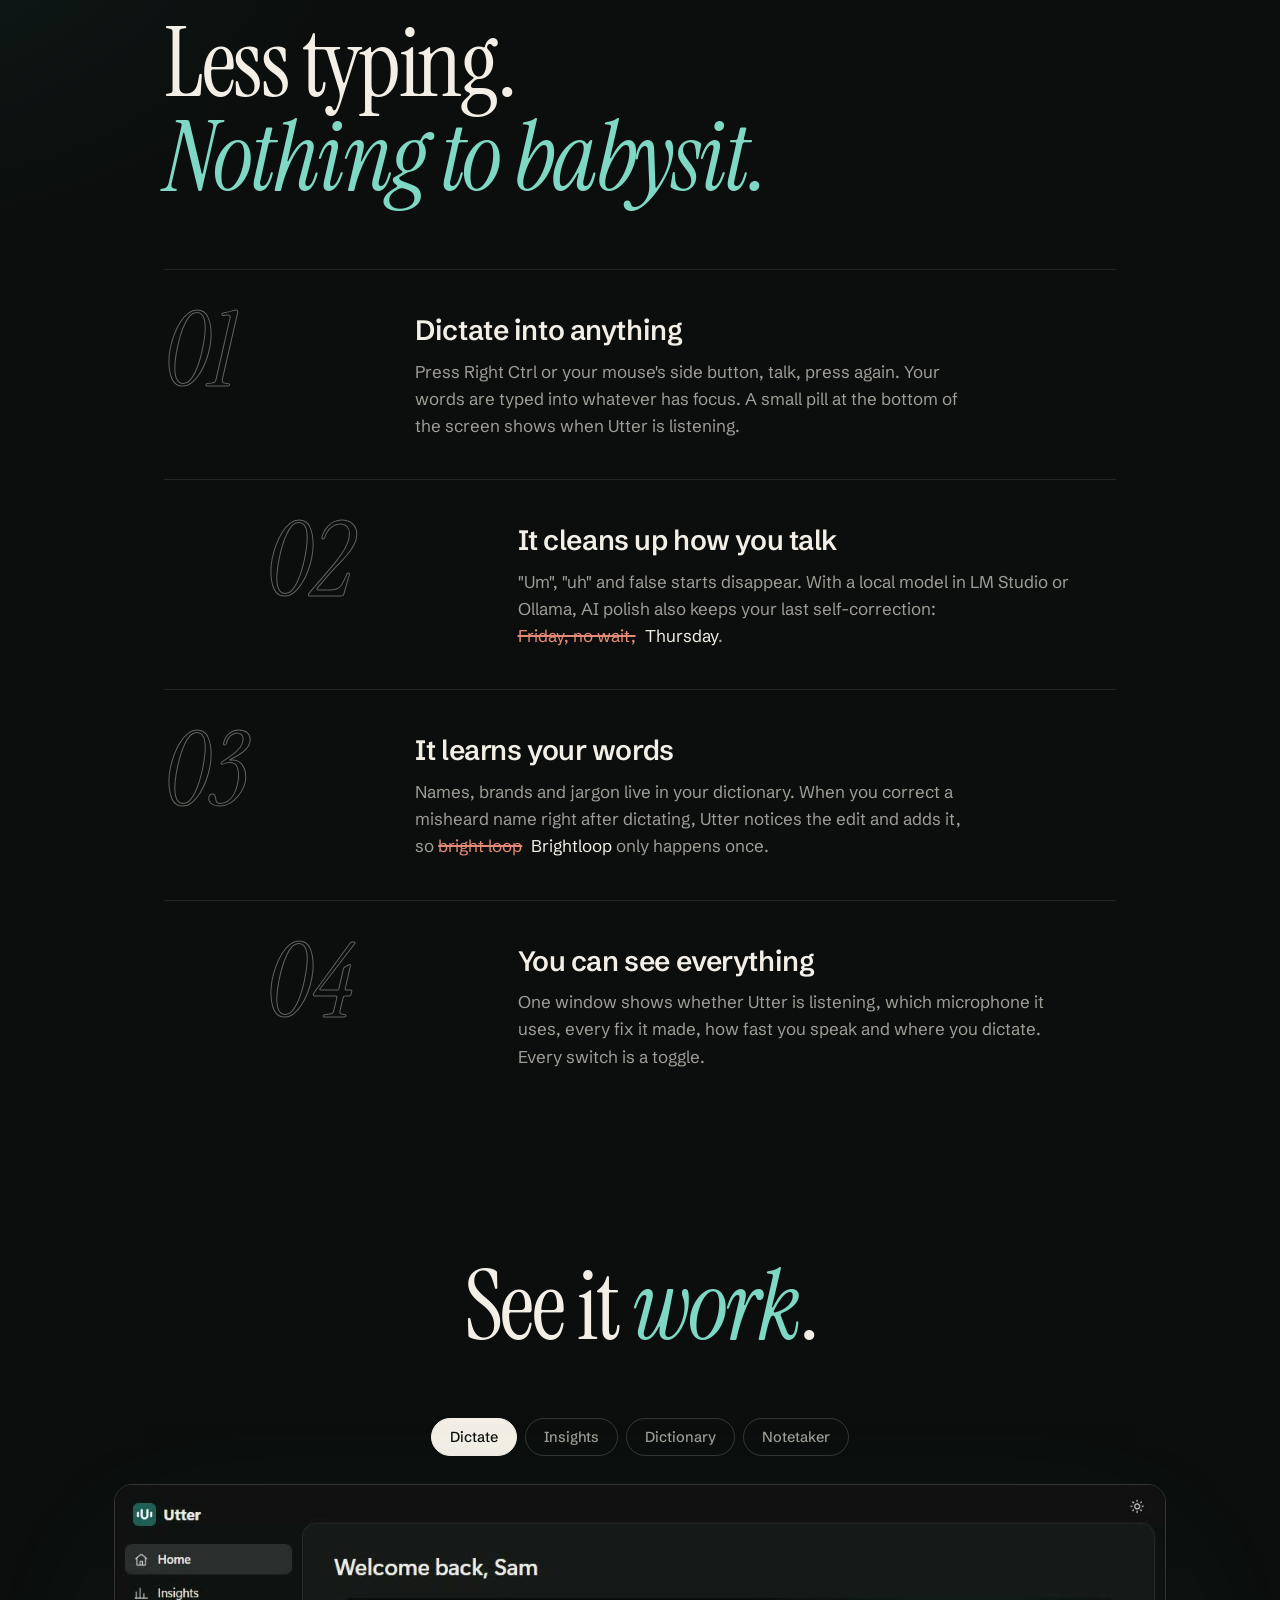
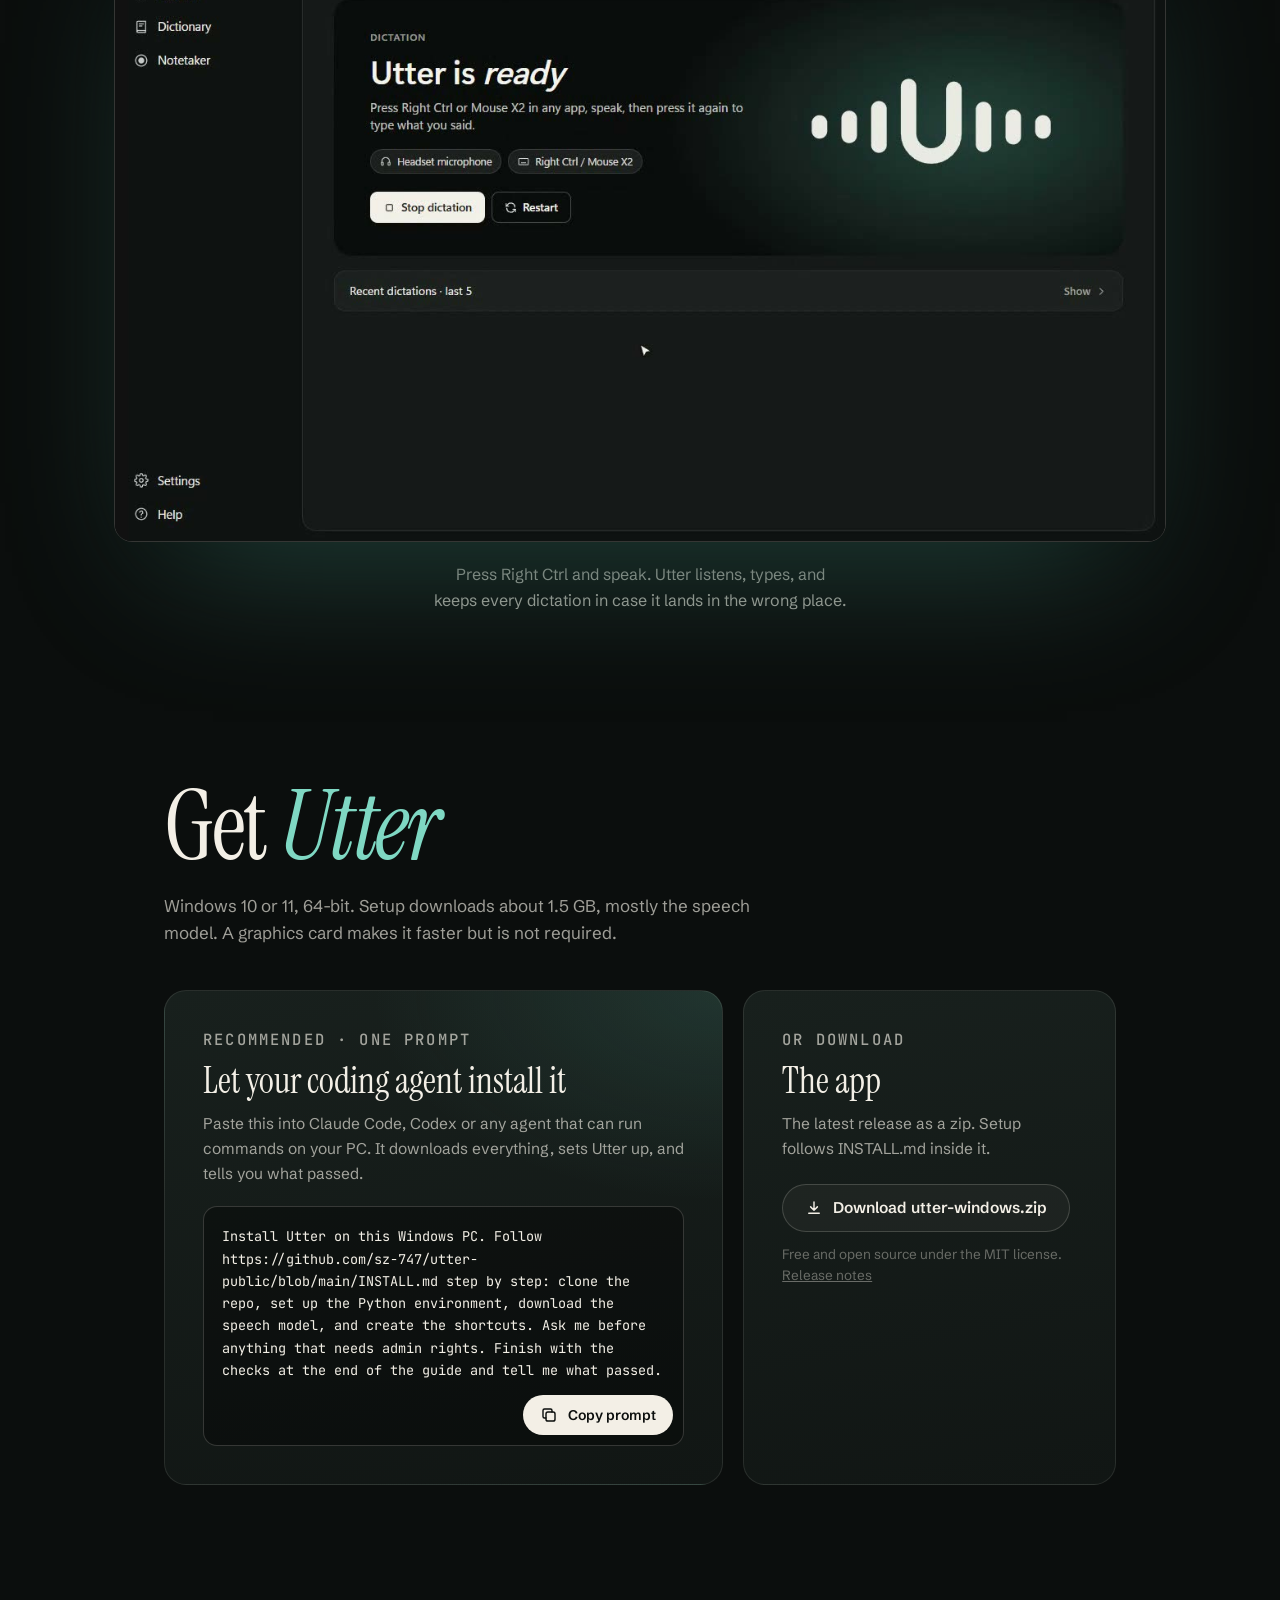
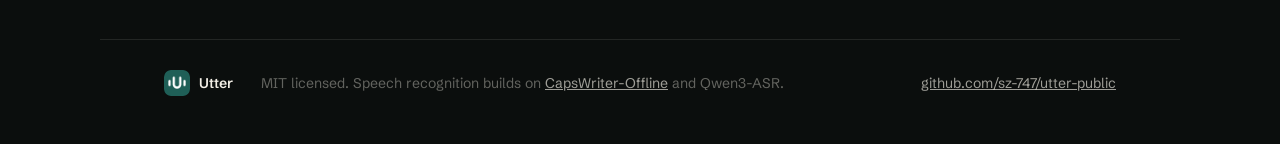
==== commit ae34530b: "Re-record the launch page clips for the plainer pages" ====
--- a/site/index.html
+++ b/site/index.html
@@ -123,9 +123,9 @@
       <h2 class="section-title">See it <em>work</em>.</h2>
       <div class="tour-tabs" role="tablist" aria-label="Parts of the Utter window">
         <button class="tour-tab active" role="tab" aria-selected="true" data-clip="dictate" data-caption="Press Right Ctrl and speak. Utter listens, types, and keeps every dictation in case it lands in the wrong place.">Dictate</button>
-        <button class="tour-tab" role="tab" aria-selected="false" data-clip="insights" data-caption="How fast you speak, how much Utter fixed, and the time you save over typing.">Insights</button>
-        <button class="tour-tab" role="tab" aria-selected="false" data-clip="dictionary" data-caption="Names you correct are learned on their own. Search every word and replacement.">Dictionary</button>
-        <button class="tour-tab" role="tab" aria-selected="false" data-clip="notetaker" data-caption="Record a call, then read the summary, action items and full transcript.">Notetaker</button>
+        <button class="tour-tab" role="tab" aria-selected="false" data-clip="insights" data-caption="This month at a glance: words, speaking speed, time saved over typing, and what Utter corrected for you.">Insights</button>
+        <button class="tour-tab" role="tab" aria-selected="false" data-clip="dictionary" data-caption="Names you correct are learned on their own. Search every word, or add one yourself.">Dictionary</button>
+        <button class="tour-tab" role="tab" aria-selected="false" data-clip="notetaker" data-caption="Today's meetings beside your notes: the summary, next steps and full transcript of each call.">Notetaker</button>
       </div>
       <figure class="frame" id="frame">
         <video id="tour-video" muted playsinline preload="metadata" width="1280" height="800" poster="assets/tour/dictate.jpg" src="assets/tour/dictate.mp4" aria-label="The Utter window in use, recorded with sample data"></video>
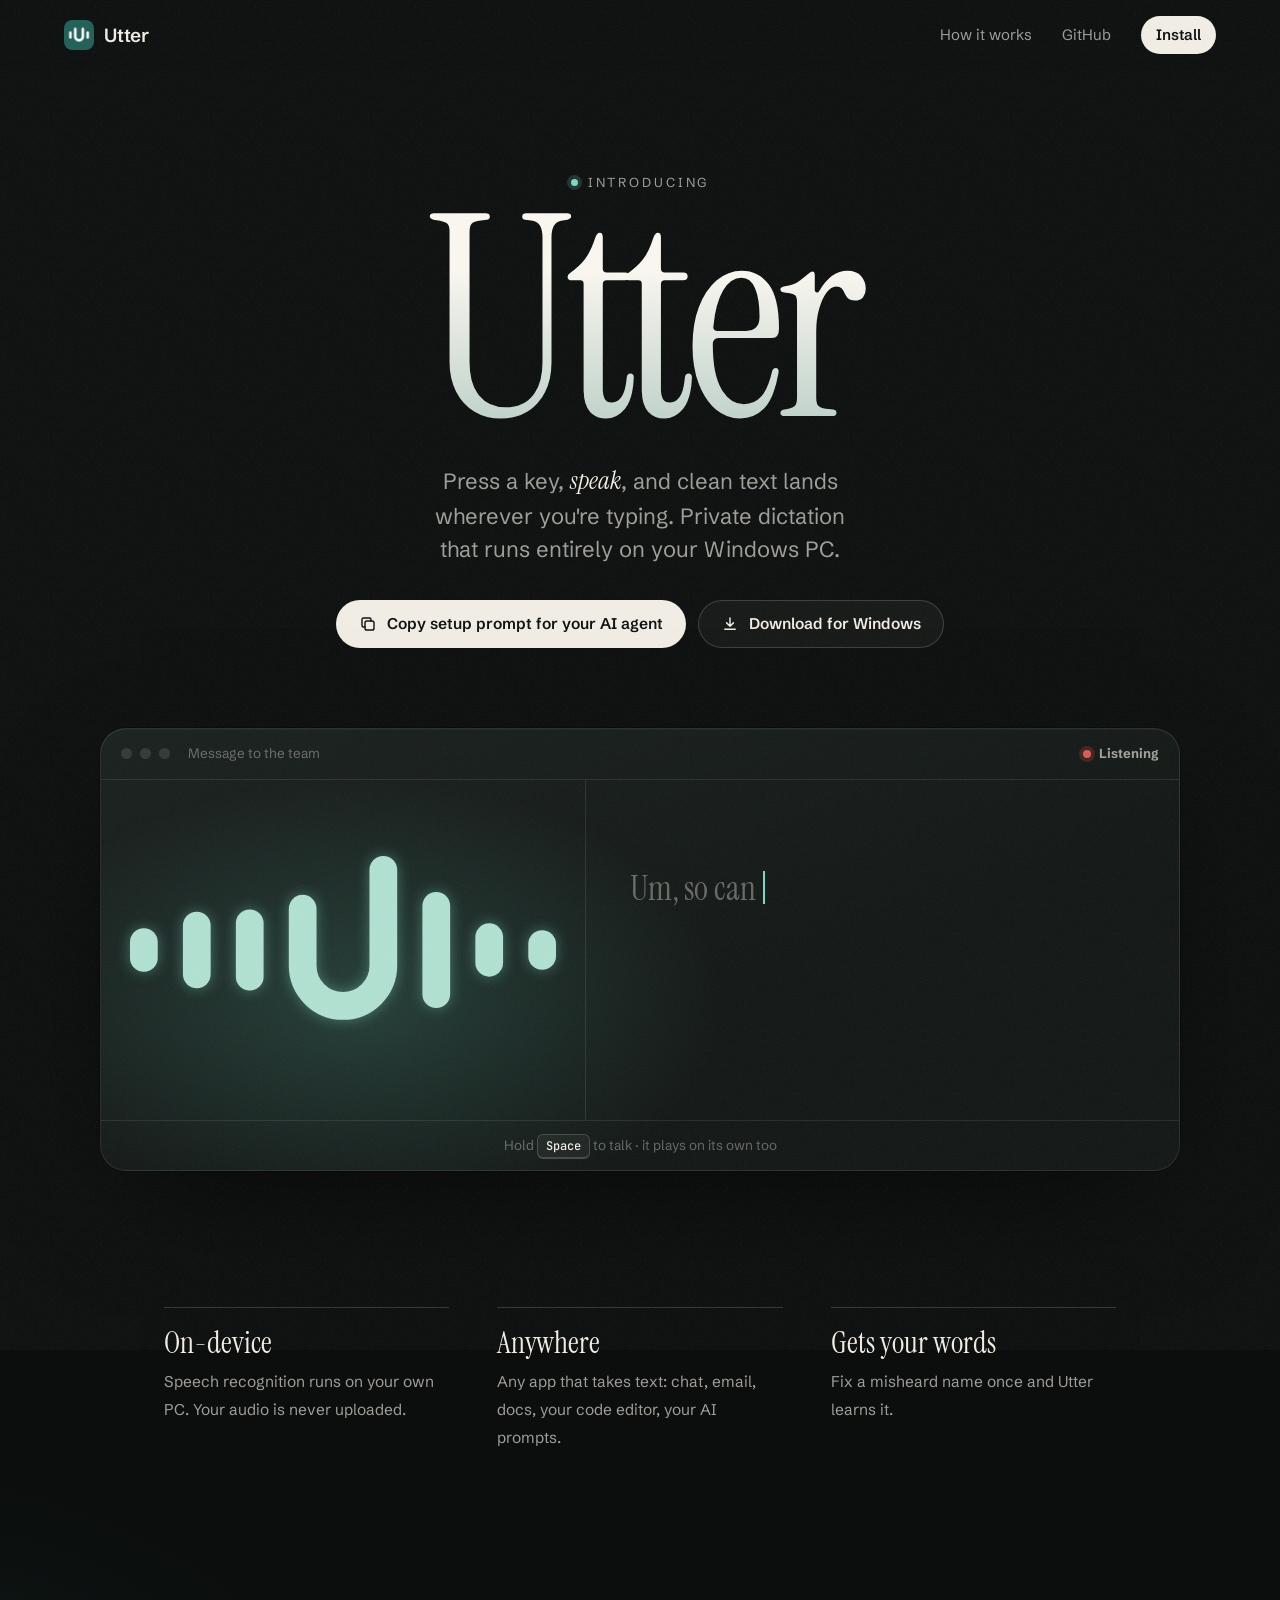
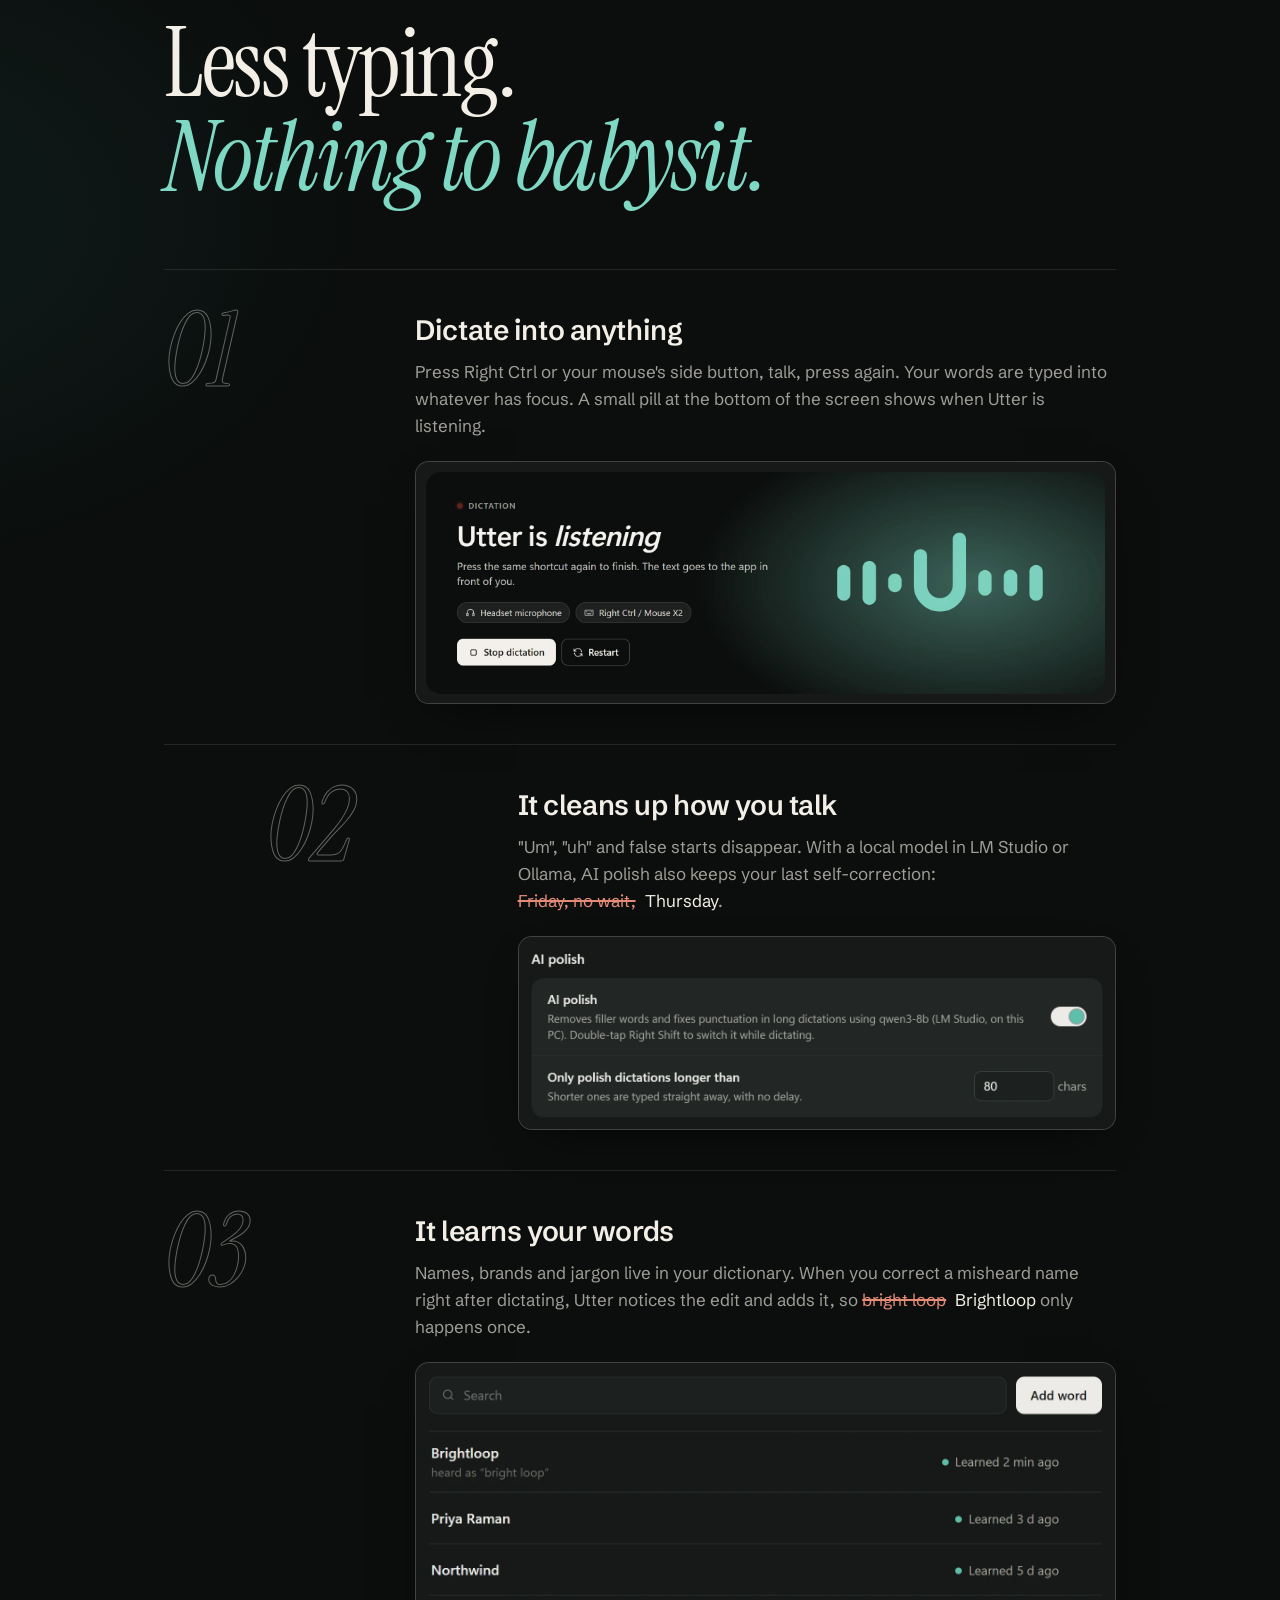
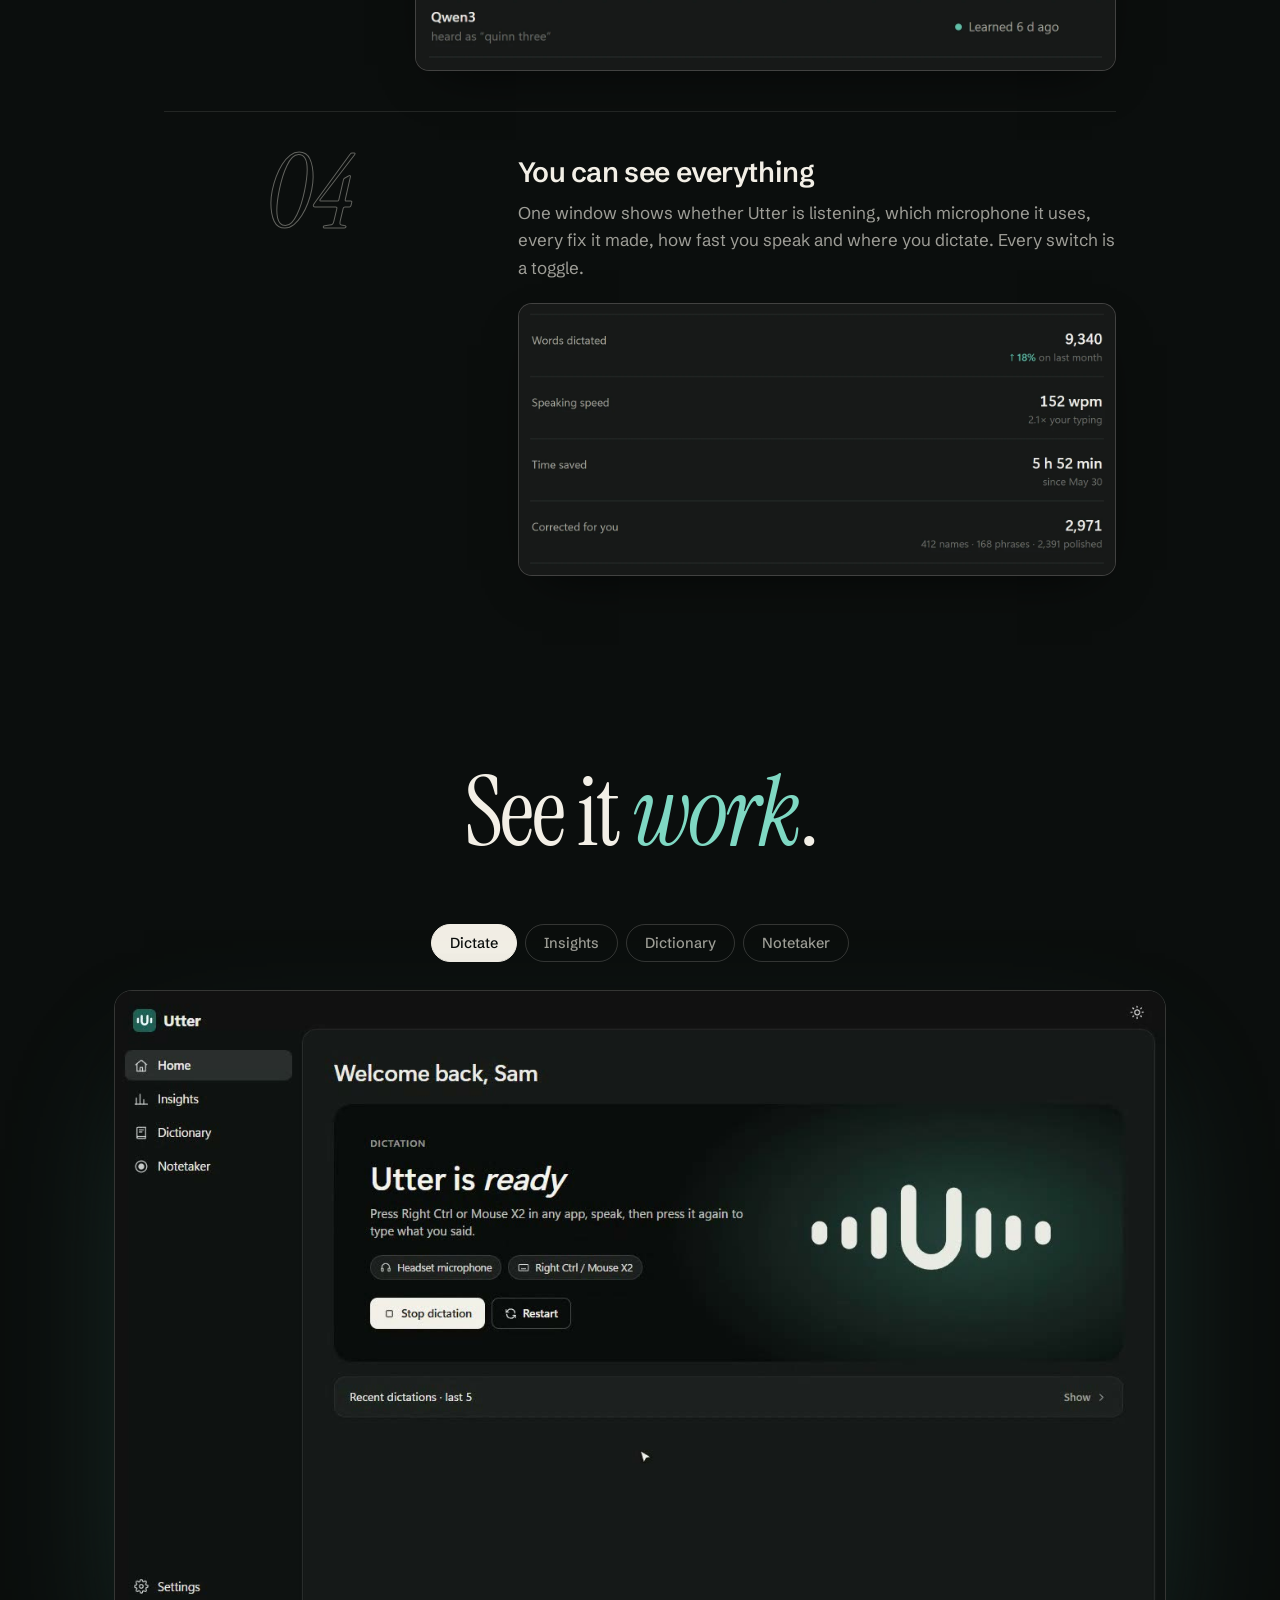
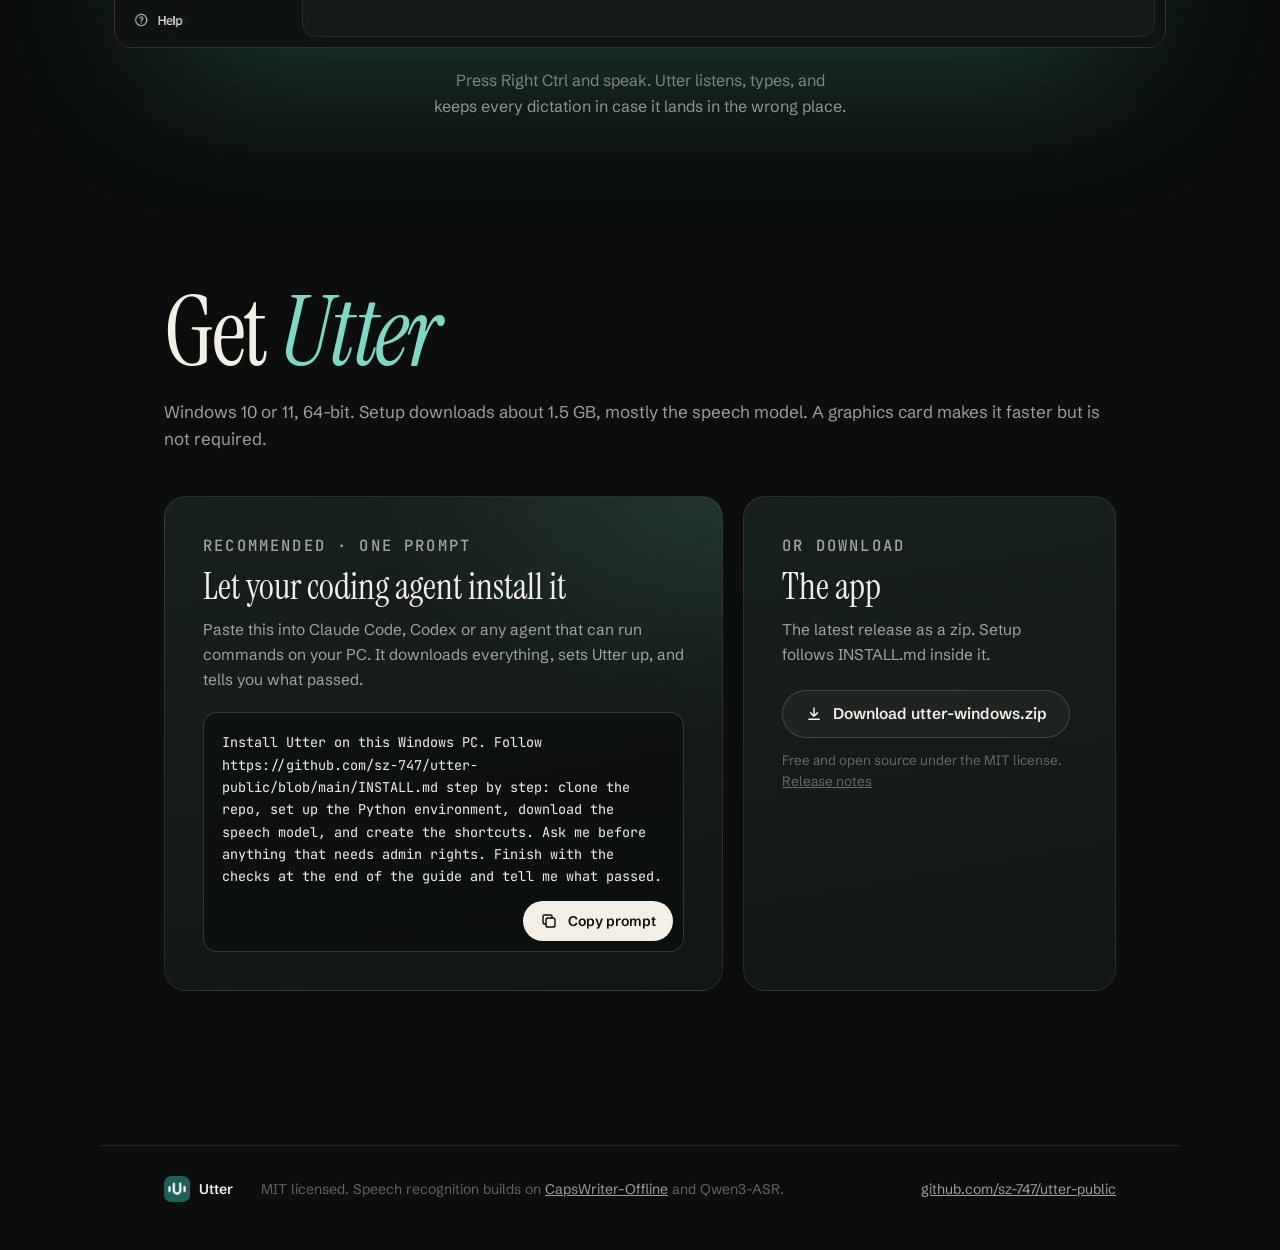
==== commit efa8ddfb: "Show the part of the app each launch page feature describes; install line spans its section" ====
--- a/site/index.html
+++ b/site/index.html
@@ -90,6 +90,9 @@
         <div>
           <h3>Dictate into anything</h3>
           <p>Press Right Ctrl or your mouse's side button, talk, press again. Your words are typed into whatever has focus. A small pill at the bottom of the screen shows when Utter is listening.</p>
+          <figure class="feature-shot">
+            <img src="assets/features/01-dictate.webp" width="990" height="341" loading="lazy" alt="Utter's Home page while dictating: Utter is listening, with the microphone and shortcut in use">
+          </figure>
         </div>
       </article>
 
@@ -98,6 +101,9 @@
         <div>
           <h3>It cleans up how you talk</h3>
           <p>"Um", "uh" and false starts disappear. With a local model in LM Studio or Ollama, AI polish also keeps your last self-correction: <span class="inline-demo"><s>Friday, no wait,</s> Thursday</span>.</p>
+          <figure class="feature-shot">
+            <img src="assets/features/02-polish.webp" width="668" height="215" loading="lazy" alt="Utter's AI polish setting: removes filler words and fixes punctuation with a model in LM Studio on this PC">
+          </figure>
         </div>
       </article>
 
@@ -106,6 +112,9 @@
         <div>
           <h3>It learns your words</h3>
           <p>Names, brands and jargon live in your dictionary. When you correct a misheard name right after dictating, Utter notices the edit and adds it, so <span class="inline-demo"><s>bright loop</s> Brightloop</span> only happens once.</p>
+          <figure class="feature-shot">
+            <img src="assets/features/03-dictionary.webp" width="748" height="328" loading="lazy" alt="Utter's Dictionary: Brightloop, heard as bright loop, learned 2 minutes ago, above other learned names">
+          </figure>
         </div>
       </article>
 
@@ -114,6 +123,9 @@
         <div>
           <h3>You can see everything</h3>
           <p>One window shows whether Utter is listening, which microphone it uses, every fix it made, how fast you speak and where you dictate. Every switch is a toggle.</p>
+          <figure class="feature-shot">
+            <img src="assets/features/04-insights.webp" width="748" height="340" loading="lazy" alt="Utter's Insights: words dictated this month, speaking speed against typing, time saved and corrections made">
+          </figure>
         </div>
       </article>
     </section>
--- a/site/style.css
+++ b/site/style.css
@@ -161,7 +161,13 @@
 .feature:nth-child(odd) { padding-left: clamp(0px, 8vw, 120px); }
 .feature-num { font: italic 400 clamp(56px, 8vw, 104px)/.8 var(--serif); color: transparent; -webkit-text-stroke: 1px var(--cream-faint); }
 .feature h3 { margin: 4px 0 10px; font: 600 clamp(22px, 2.6vw, 28px)/1.2 var(--sans); letter-spacing: -.015em; }
-.feature p { margin: 0; max-width: 560px; color: var(--cream-dim); }
+.feature p { margin: 0; color: var(--cream-dim); }
+/* the part of the Utter window each feature describes, under its text */
+.feature-shot { margin: 22px 0 0; }
+.feature-shot img {
+  width: 100%; height: auto; border-radius: 14px; border: 1px solid var(--line-2);
+  background: #1b1c1c; box-shadow: 0 18px 50px -24px rgba(0, 0, 0, .8);
+}
 .inline-demo { color: var(--cream); white-space: nowrap; }
 .inline-demo s { color: var(--strike); text-decoration-thickness: 2px; margin-right: .3em; }
 
@@ -191,7 +197,7 @@
 /* ---------- install ---------- */
 .install { max-width: 1080px; margin: clamp(100px, 13vw, 170px) auto 0; padding: 0 var(--gutter); }
 .install .section-title { margin-bottom: 18px; }
-.install-lede { max-width: 640px; margin: 0 0 44px; color: var(--cream-dim); }
+.install-lede { margin: 0 0 44px; color: var(--cream-dim); }
 .install-grid { display: grid; grid-template-columns: minmax(0, 1.2fr) minmax(0, .8fr); gap: 20px; }
 .card {
   border-radius: 22px; padding: clamp(24px, 3.4vw, 38px); border: 1px solid var(--line);
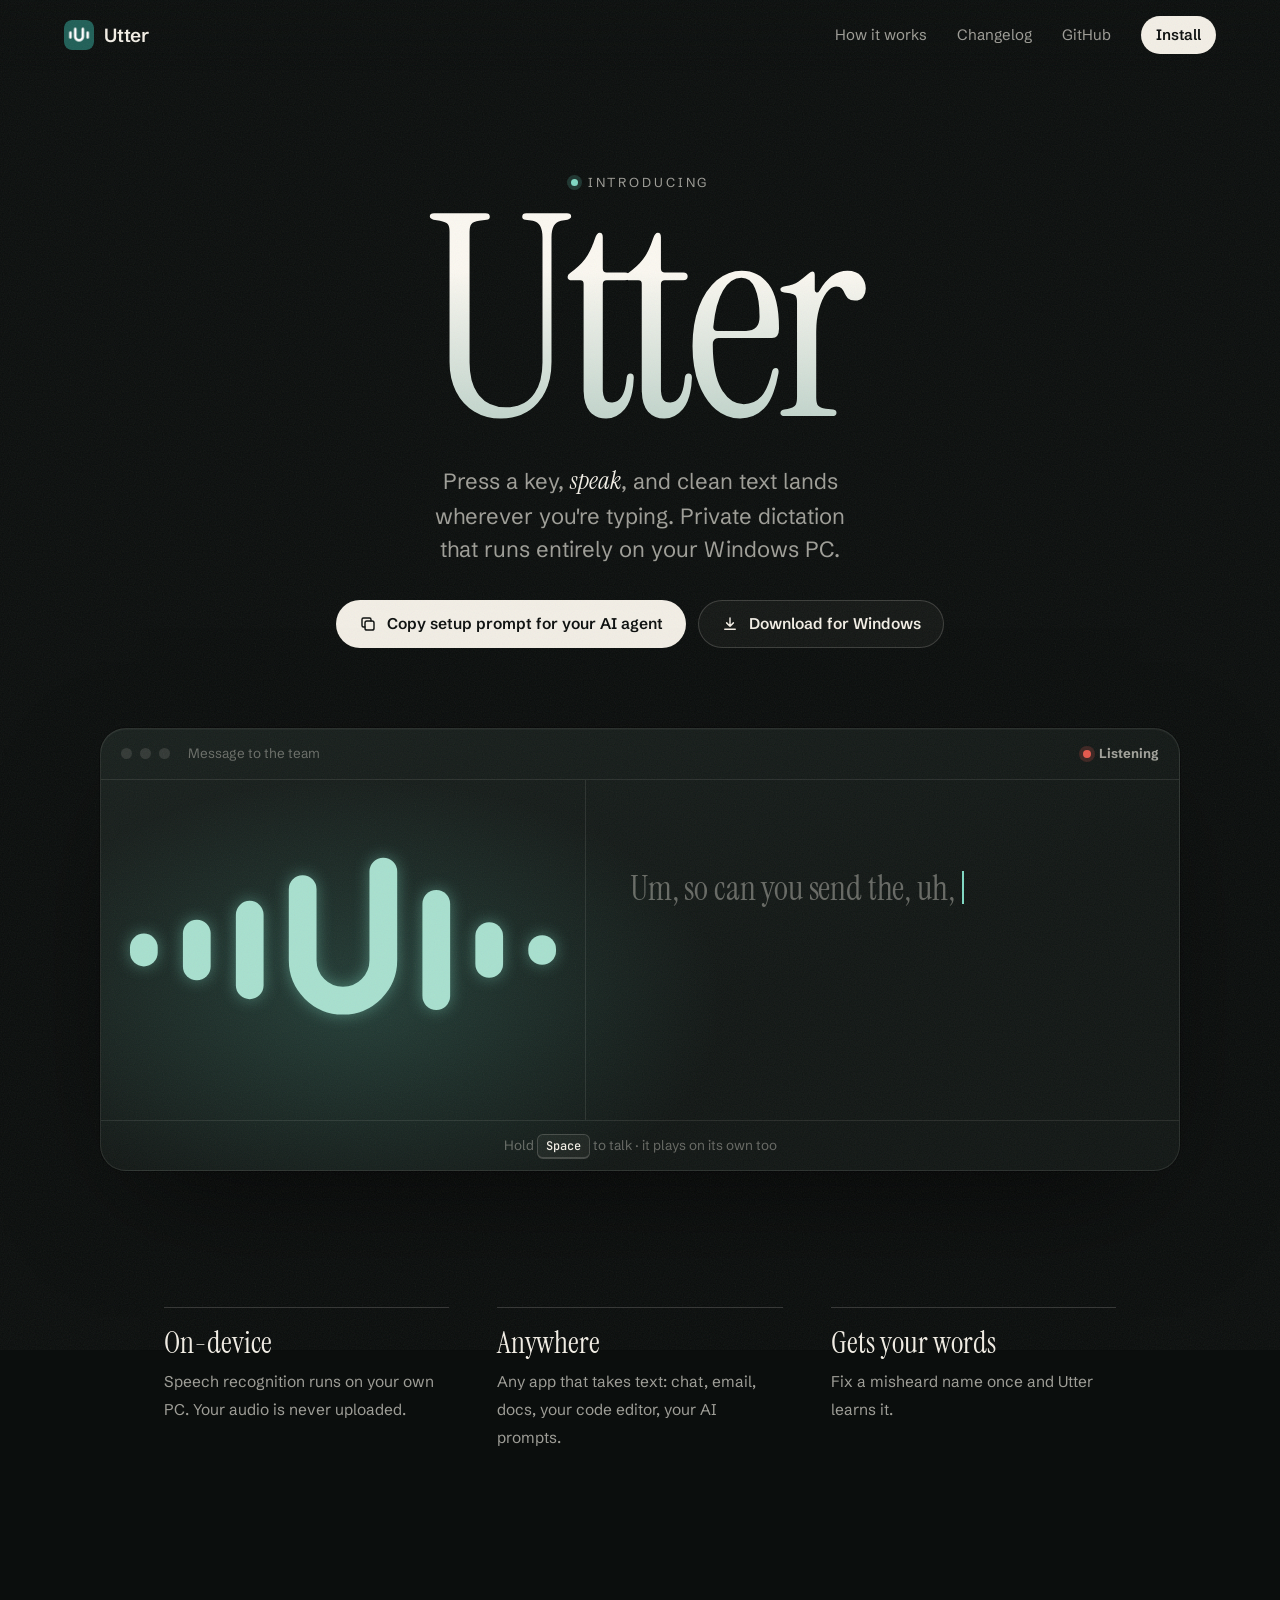
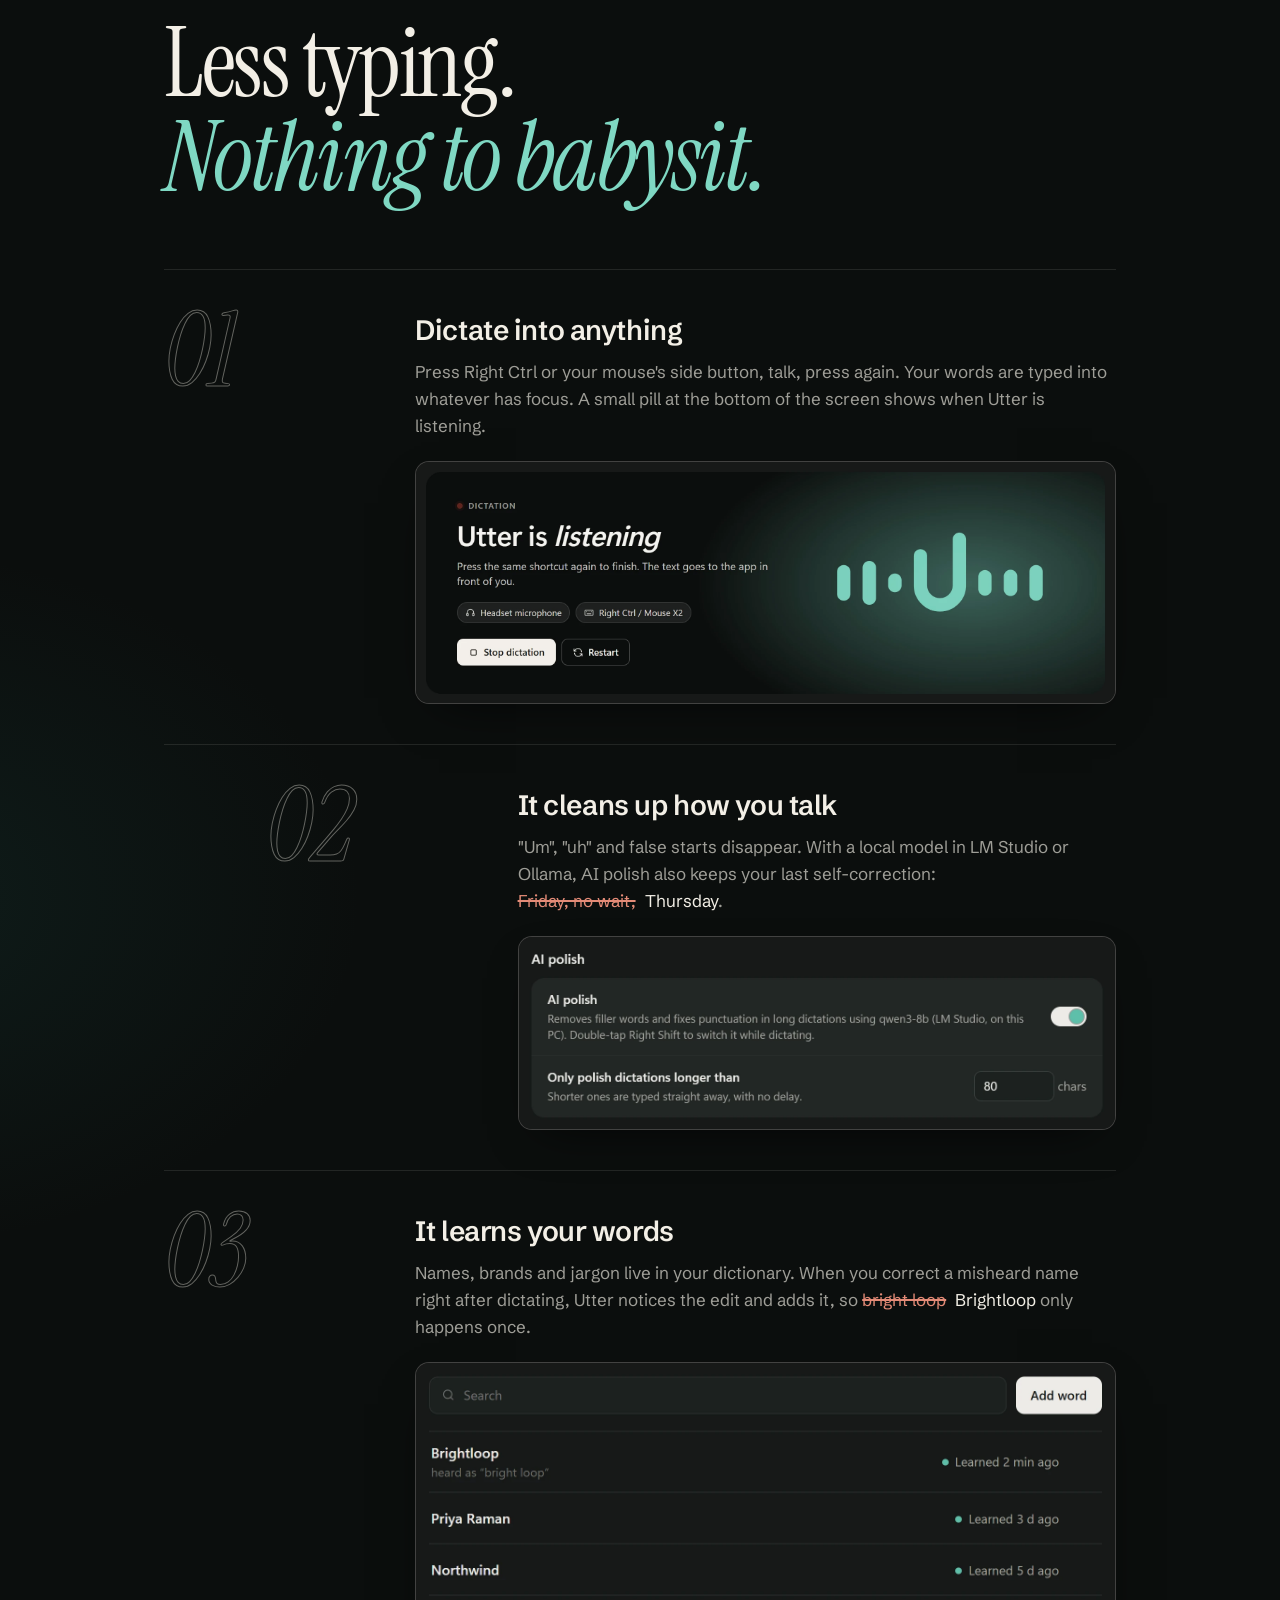
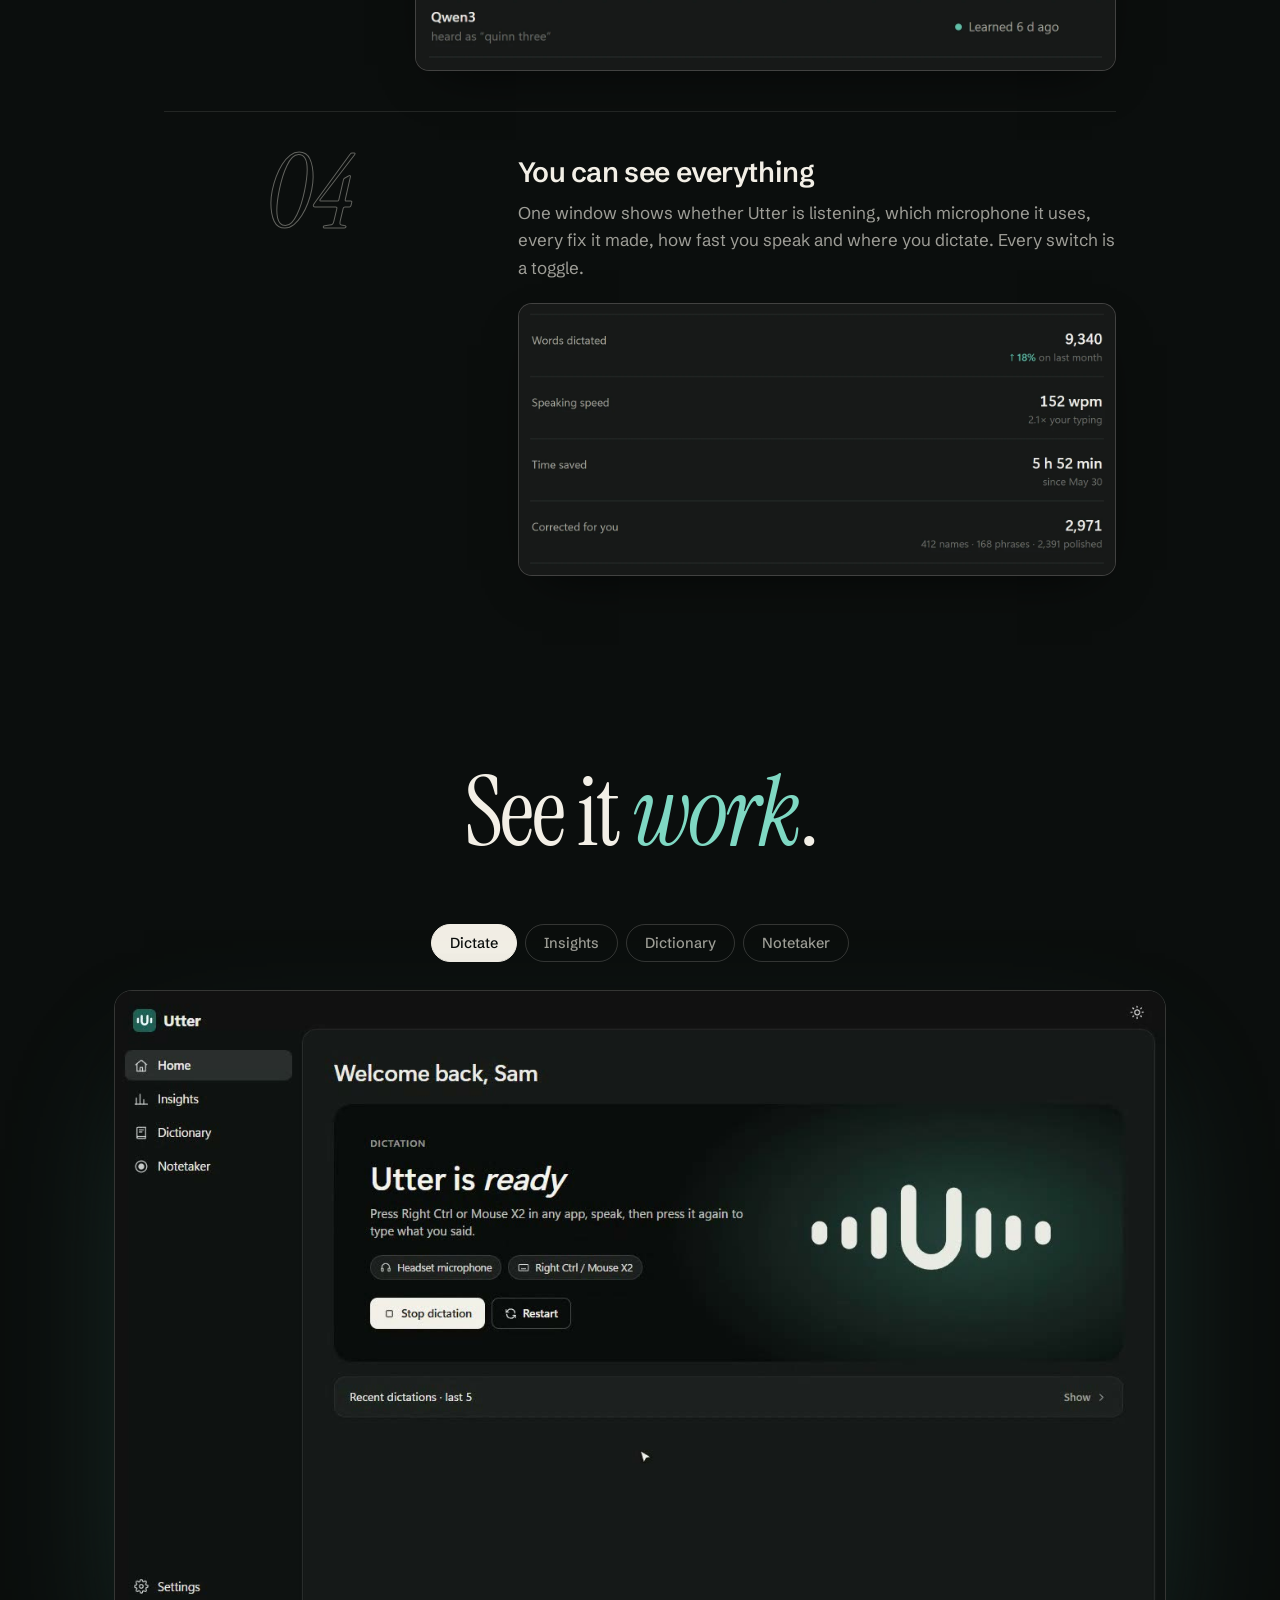
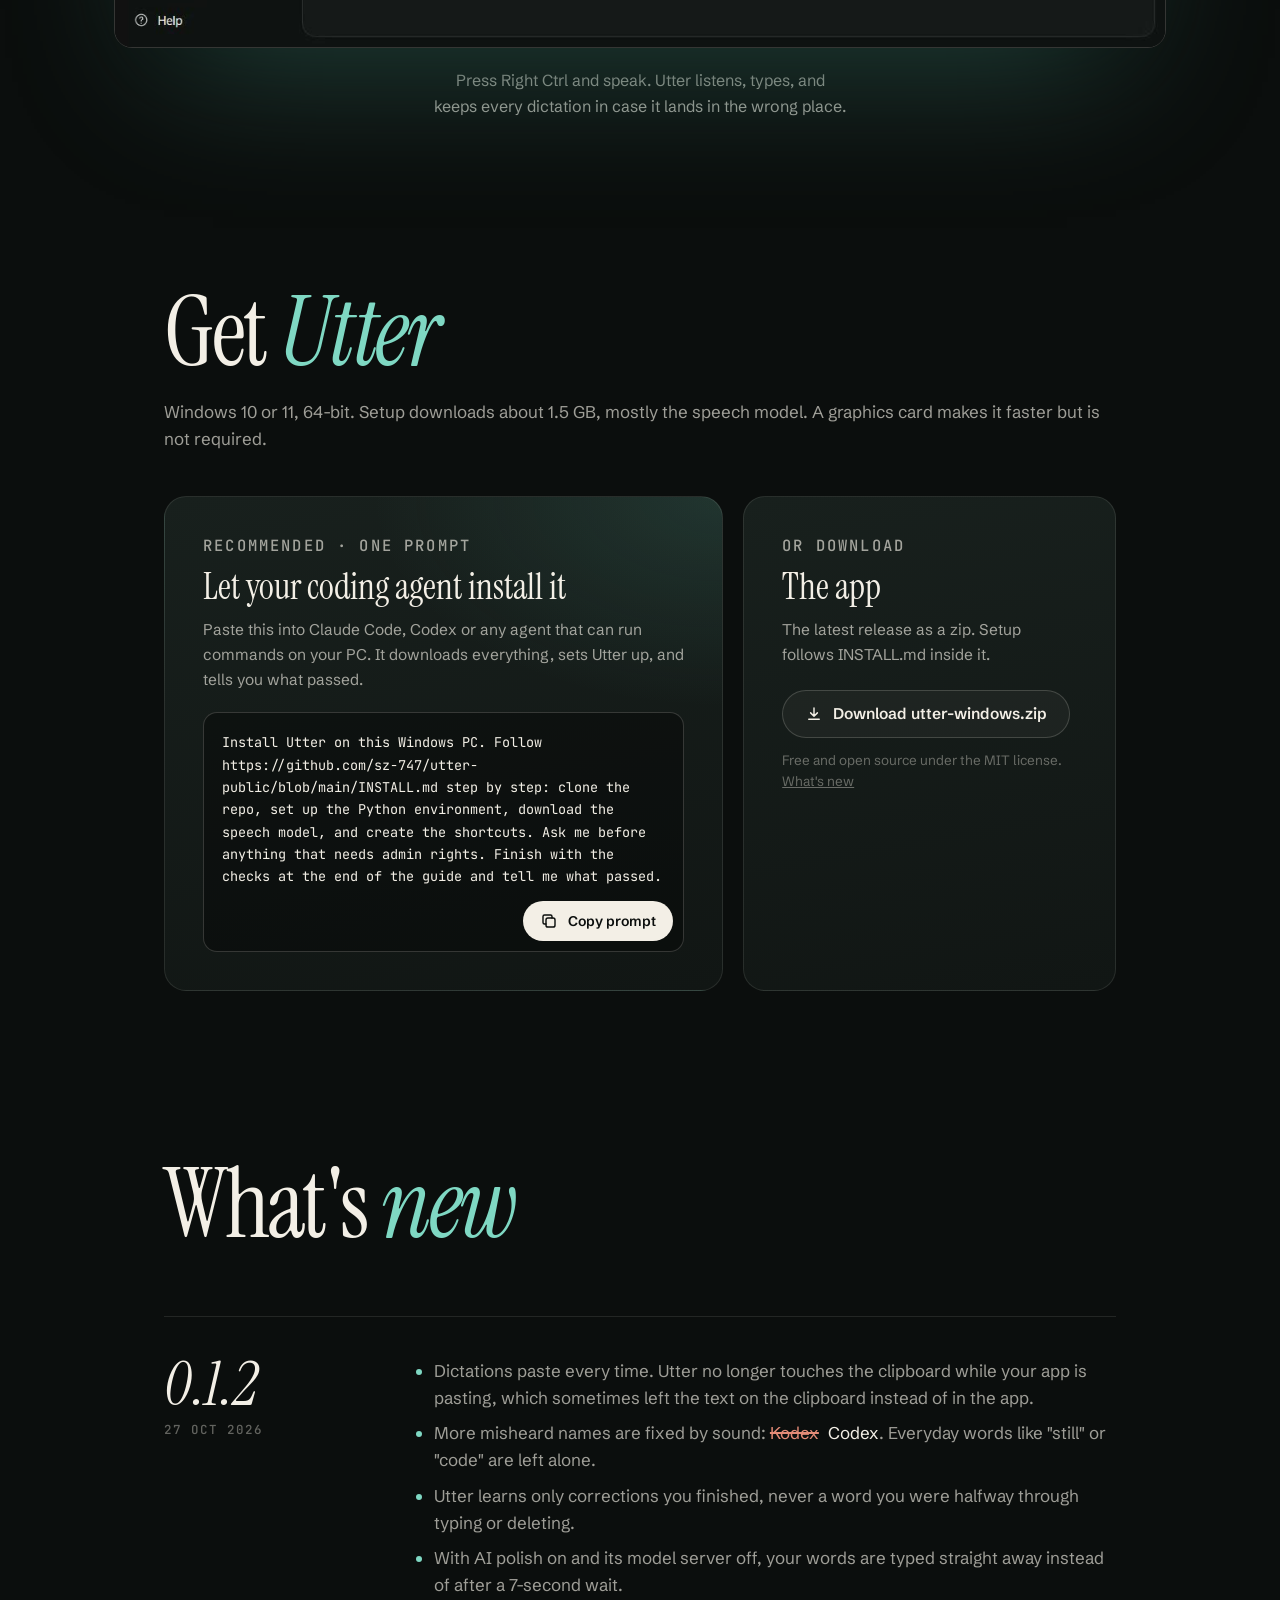
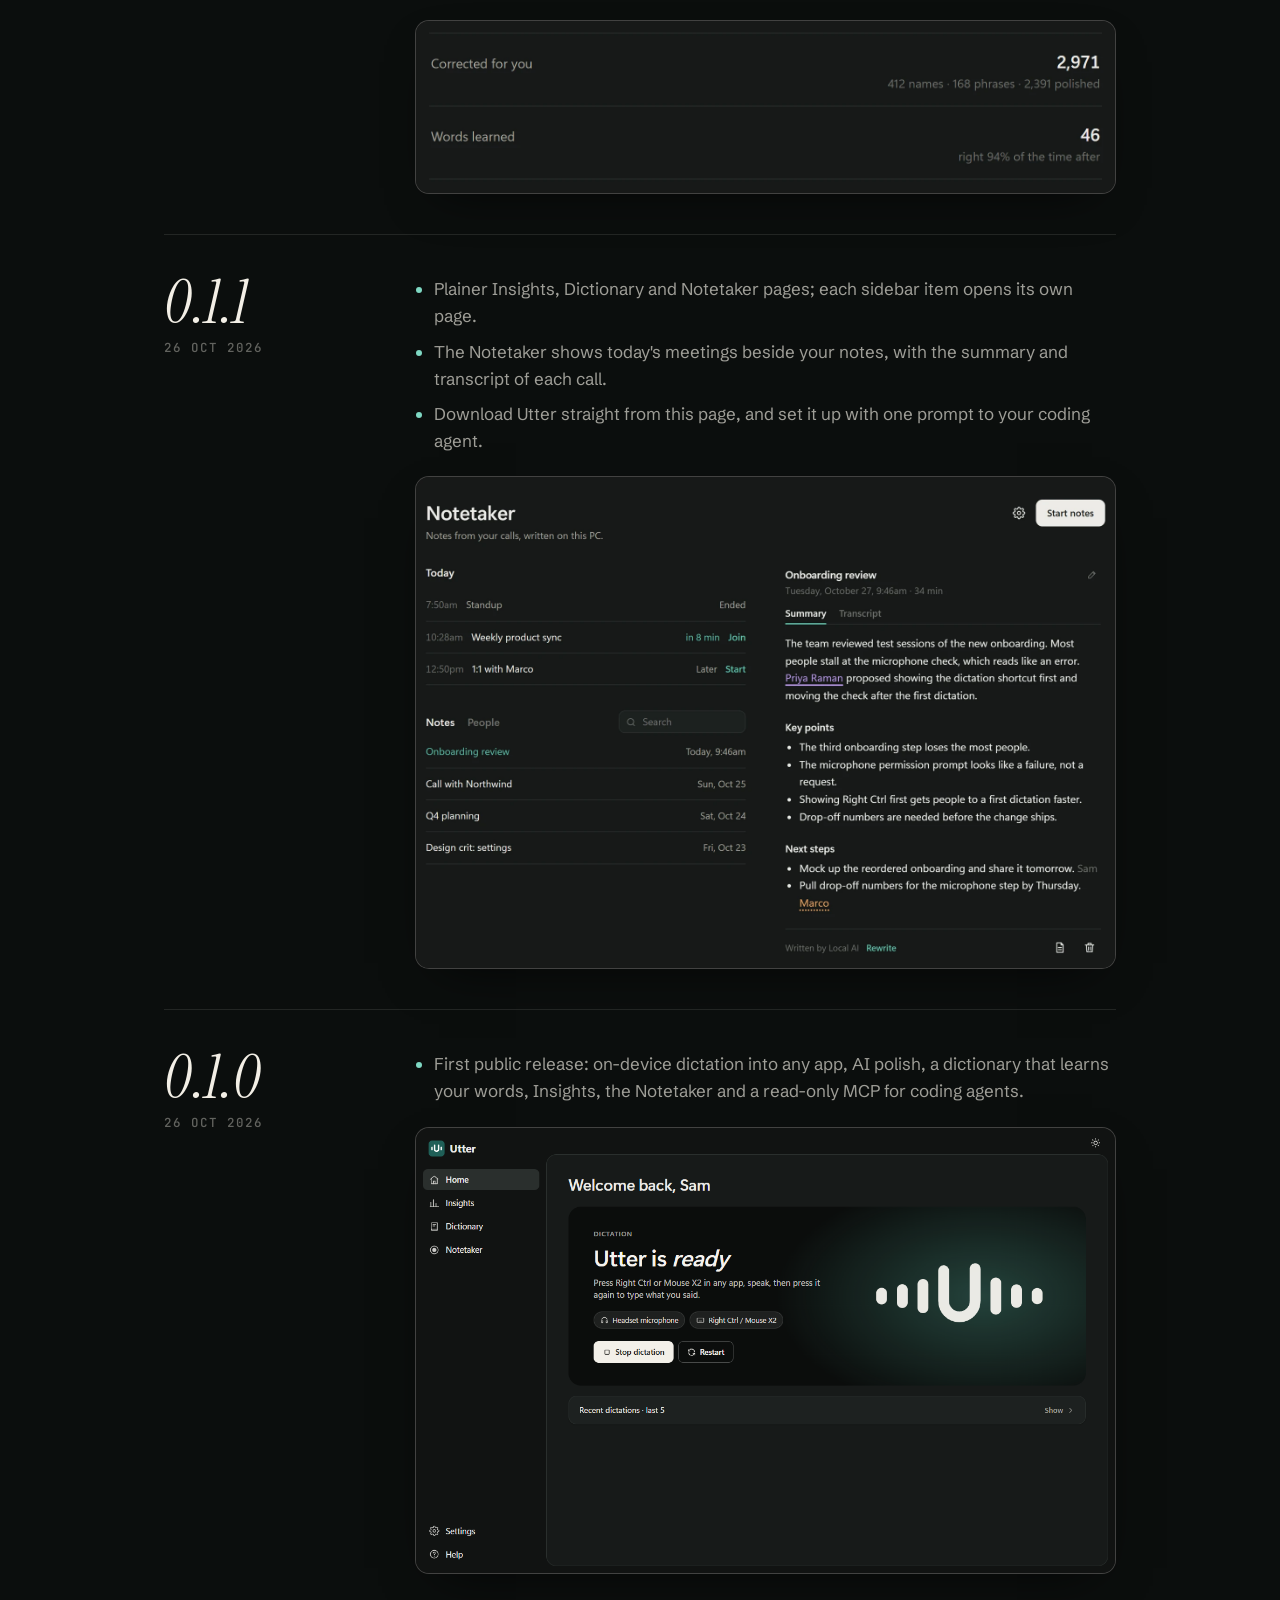
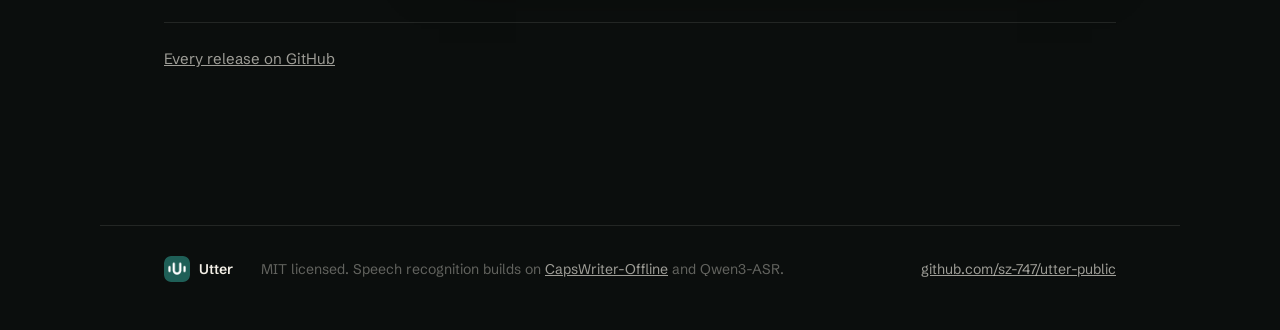
==== commit c601ecea: "Add a changelog to the launch page: a few points per release and the part of the app that changed" ====
--- a/site/index.html
+++ b/site/index.html
@@ -25,6 +25,7 @@
     </a>
     <nav class="nav-links">
       <a href="#how">How it works</a>
+      <a href="#changelog">Changelog</a>
       <a href="https://github.com/sz-747/utter-public">GitHub</a>
       <a class="nav-cta" href="#install">Install</a>
     </nav>
@@ -172,9 +173,66 @@
             <svg viewBox="0 0 24 24" aria-hidden="true"><path d="M12 4v11m0 0-4.5-4.5M12 15l4.5-4.5M5 19h14"/></svg>
             Download utter-windows.zip
           </a>
-          <p class="card-note">Free and open source under the MIT license. <a href="https://github.com/sz-747/utter-public/releases/latest">Release notes</a></p>
-        </div>
-      </div>
+          <p class="card-note">Free and open source under the MIT license. <a href="#changelog">What's new</a></p>
+        </div>
+      </div>
+    </section>
+
+    <!-- Changelog: newest first, a few plain points and the part of the app that changed -->
+    <section class="changelog" id="changelog">
+      <h2 class="section-title">What's <em>new</em></h2>
+
+      <article class="release">
+        <header class="release-head">
+          <h3><a href="https://github.com/sz-747/utter-public/releases/tag/v0.1.2">0.1.2</a></h3>
+          <time datetime="2026-10-27">27 Oct 2026</time>
+        </header>
+        <div class="release-body">
+          <ul>
+            <li>Dictations paste every time. Utter no longer touches the clipboard while your app is pasting, which sometimes left the text on the clipboard instead of in the app.</li>
+            <li>More misheard names are fixed by sound: <span class="inline-demo"><s>Kodex</s> Codex</span>. Everyday words like "still" or "code" are left alone.</li>
+            <li>Utter learns only corrections you finished, never a word you were halfway through typing or deleting.</li>
+            <li>With AI polish on and its model server off, your words are typed straight away instead of after a 7-second wait.</li>
+          </ul>
+          <figure class="release-shot">
+            <img src="assets/changelog/0.1.2.webp" width="1496" height="368" loading="lazy" alt="Utter's Insights: 2,971 words corrected for you (names, phrases and polished) and 46 words learned, right 94% of the time after">
+          </figure>
+        </div>
+      </article>
+
+      <article class="release">
+        <header class="release-head">
+          <h3><a href="https://github.com/sz-747/utter-public/releases/tag/v0.1.1">0.1.1</a></h3>
+          <time datetime="2026-10-26">26 Oct 2026</time>
+        </header>
+        <div class="release-body">
+          <ul>
+            <li>Plainer Insights, Dictionary and Notetaker pages; each sidebar item opens its own page.</li>
+            <li>The Notetaker shows today's meetings beside your notes, with the summary and transcript of each call.</li>
+            <li>Download Utter straight from this page, and set it up with one prompt to your coding agent.</li>
+          </ul>
+          <figure class="release-shot">
+            <img src="assets/changelog/0.1.1.webp" width="1600" height="1124" loading="lazy" alt="Utter's Notetaker page: today's meetings and saved notes on the left, the summary of an onboarding review on the right">
+          </figure>
+        </div>
+      </article>
+
+      <article class="release">
+        <header class="release-head">
+          <h3><a href="https://github.com/sz-747/utter-public/releases/tag/v0.1.0">0.1.0</a></h3>
+          <time datetime="2026-10-26">26 Oct 2026</time>
+        </header>
+        <div class="release-body">
+          <ul>
+            <li>First public release: on-device dictation into any app, AI polish, a dictionary that learns your words, Insights, the Notetaker and a read-only MCP for coding agents.</li>
+          </ul>
+          <figure class="release-shot">
+            <img src="assets/home.png" width="1224" height="781" loading="lazy" alt="Utter's Home page: the dictation banner and recent dictations">
+          </figure>
+        </div>
+      </article>
+
+      <p class="changelog-more"><a href="https://github.com/sz-747/utter-public/releases">Every release on GitHub</a></p>
     </section>
   </main>
 
--- a/site/style.css
+++ b/site/style.css
@@ -219,6 +219,27 @@
 .btn-copy:hover { background: #fff; }
 .btn-copy.copied { background: var(--teal); color: var(--ink); border-color: transparent; }
 
+/* ---------- changelog ---------- */
+.changelog { max-width: 1080px; margin: clamp(100px, 13vw, 170px) auto 0; padding: 0 var(--gutter); }
+.release {
+  display: grid; grid-template-columns: minmax(80px, 200px) minmax(0, 1fr); gap: clamp(16px, 4vw, 56px);
+  padding: clamp(26px, 4vw, 40px) 0; border-top: 1px solid var(--line);
+}
+.release-head h3 { margin: 0; font: italic 400 clamp(40px, 5vw, 60px)/.9 var(--serif); }
+.release-head h3 a { color: var(--cream); text-decoration: none; }
+.release-head h3 a:hover { color: var(--teal); }
+.release-head time { display: block; margin-top: 10px; font: 500 12.5px var(--mono); letter-spacing: .08em; text-transform: uppercase; color: var(--cream-faint); }
+.release-body ul { margin: 0; padding-left: 1.1em; color: var(--cream-dim); }
+.release-body li { margin: 0 0 8px; }
+.release-body li::marker { color: var(--teal); }
+.release-shot { margin: 22px 0 0; }
+.release-shot img {
+  width: 100%; height: auto; border-radius: 14px; border: 1px solid var(--line-2);
+  background: #1b1c1c; box-shadow: 0 18px 50px -24px rgba(0, 0, 0, .8);
+}
+.changelog-more { margin: 8px 0 0; padding-top: 24px; border-top: 1px solid var(--line); font-size: 15px; }
+.changelog-more a { color: var(--cream-dim); }
+
 /* ---------- footer ---------- */
 .footer {
   max-width: 1080px; margin: clamp(100px, 12vw, 160px) auto 0; padding: 30px var(--gutter) 48px;
@@ -240,7 +261,9 @@
   .stage-body { grid-template-columns: 1fr; }
   .stage-wave { border-right: 0; border-bottom: 1px solid var(--line); min-height: 200px; }
   .promise, .install-grid { grid-template-columns: 1fr; }
-  .feature { grid-template-columns: 1fr; gap: 6px; }
+  .feature, .release { grid-template-columns: 1fr; gap: 6px; }
+  .release-head { display: flex; align-items: baseline; gap: 14px; }
+  .release-head time { margin-top: 0; }
   .feature:nth-child(odd) { padding-left: 0; }
   .stage-title { display: none; }
 }
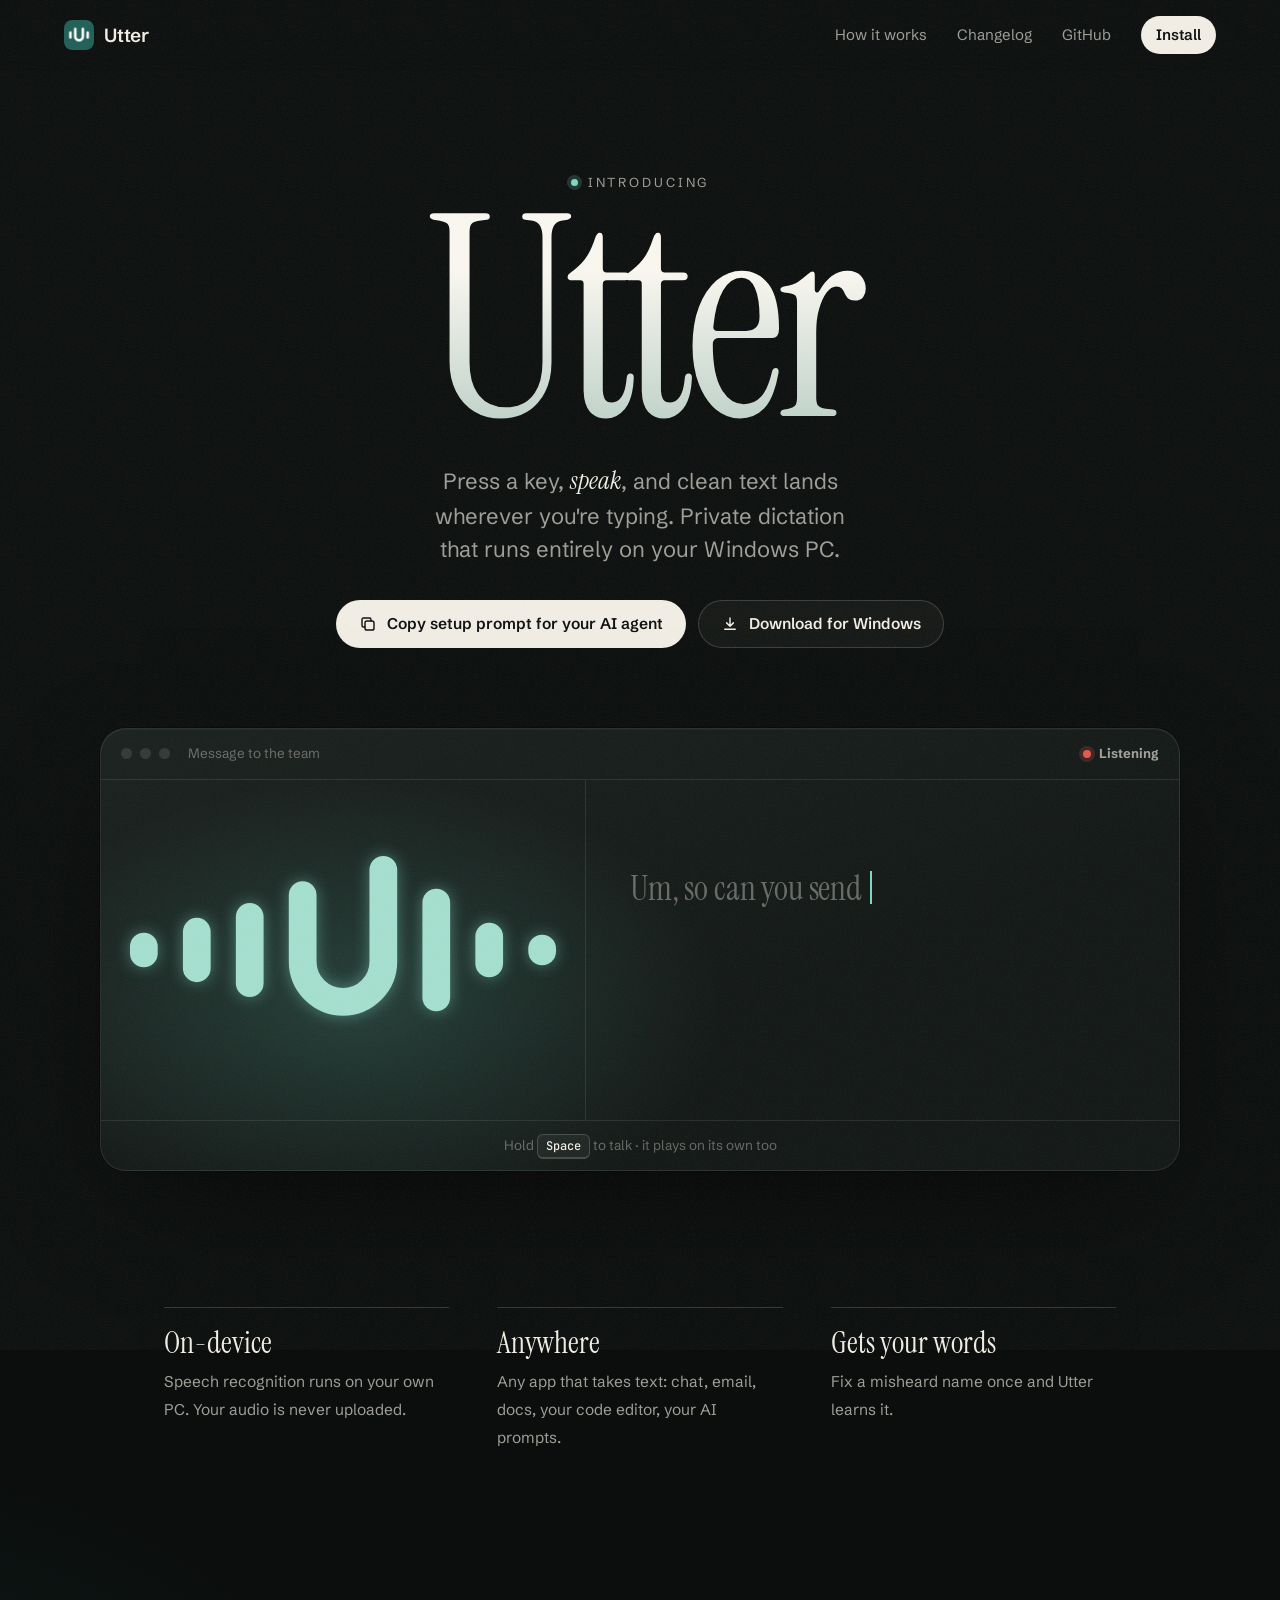
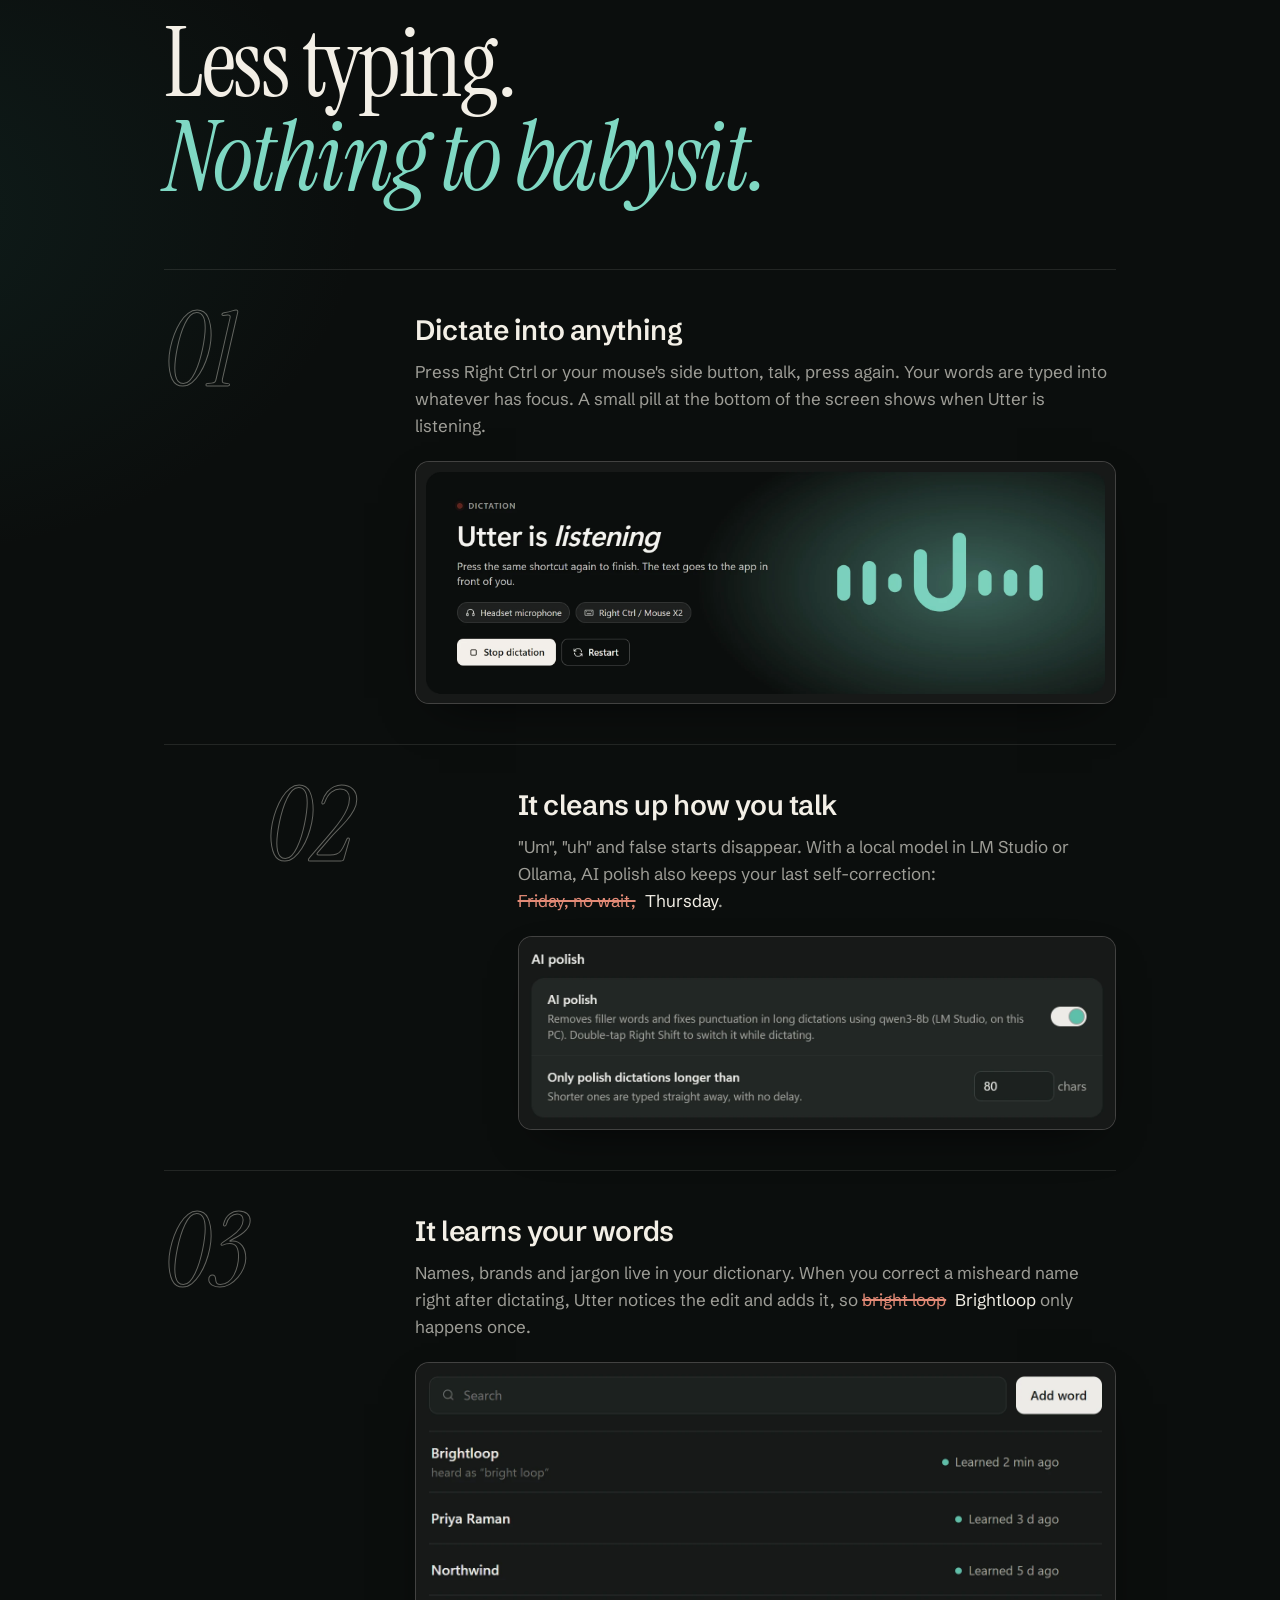
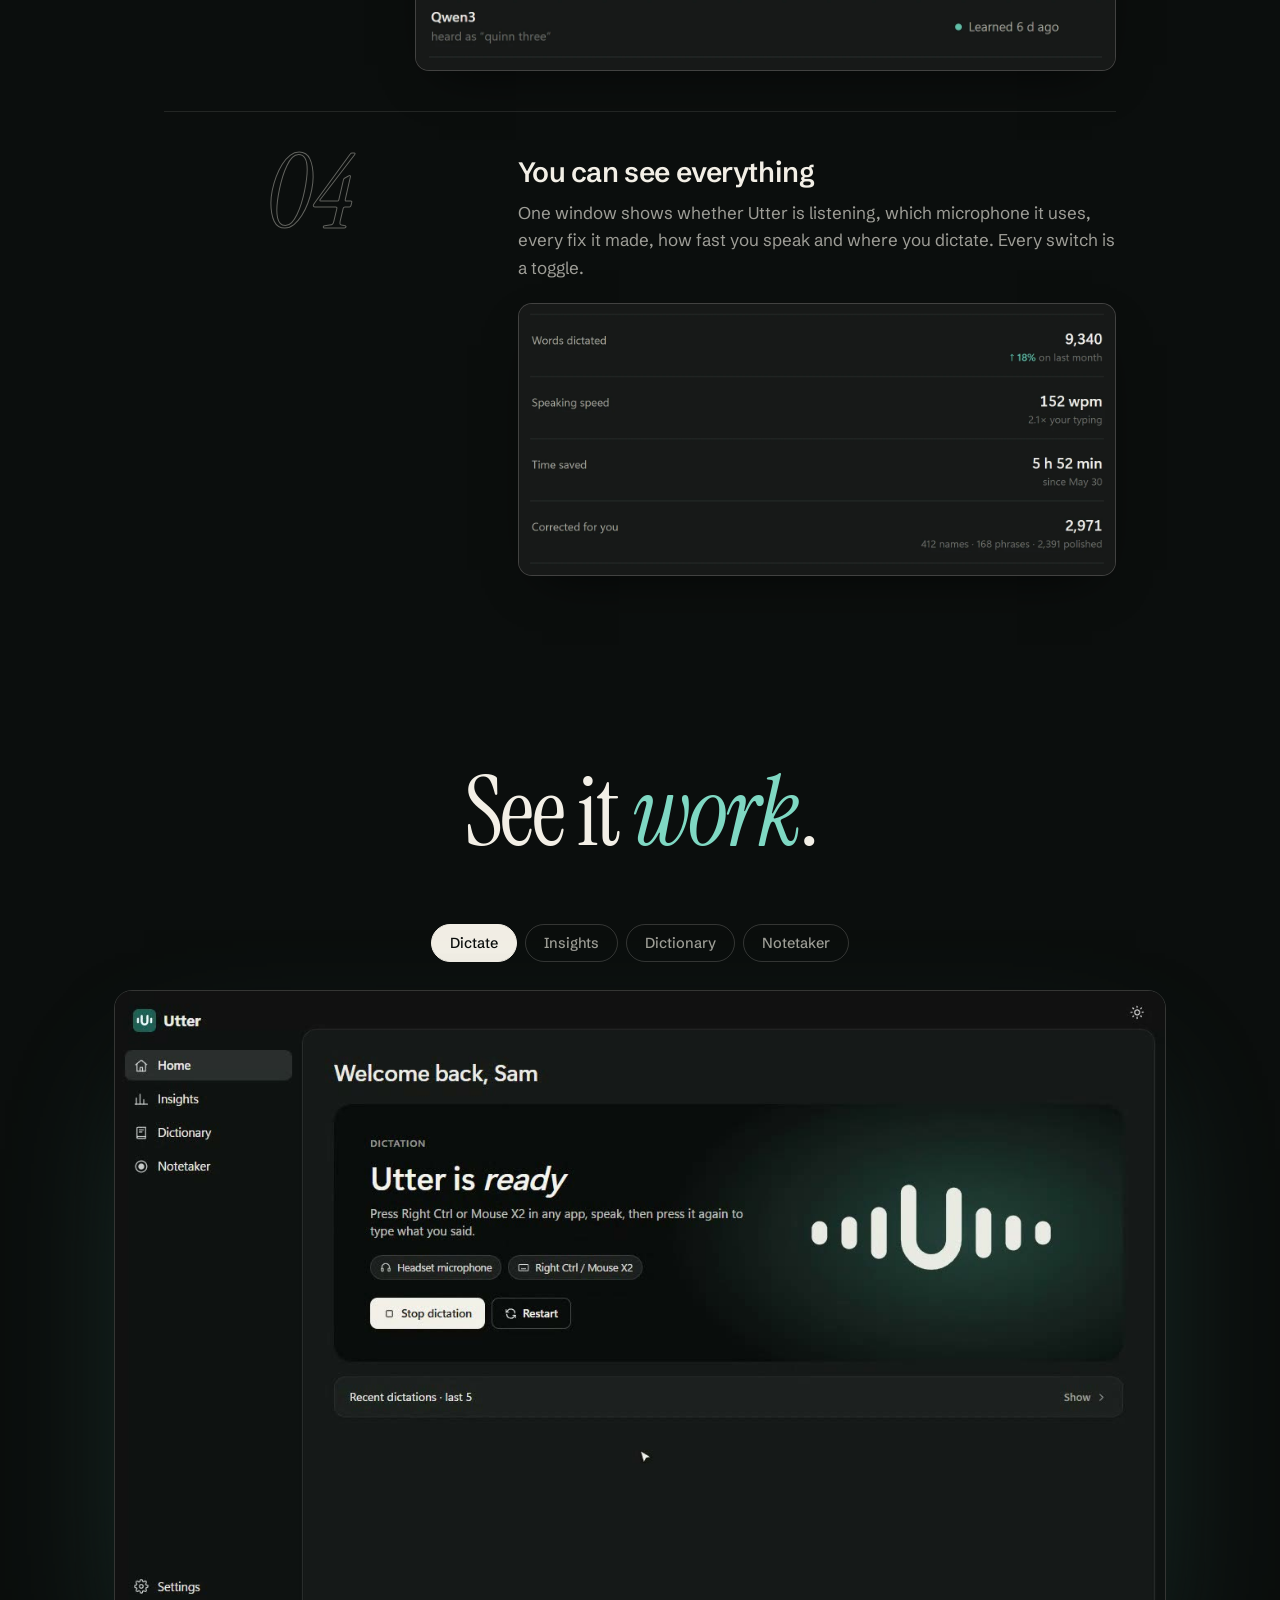
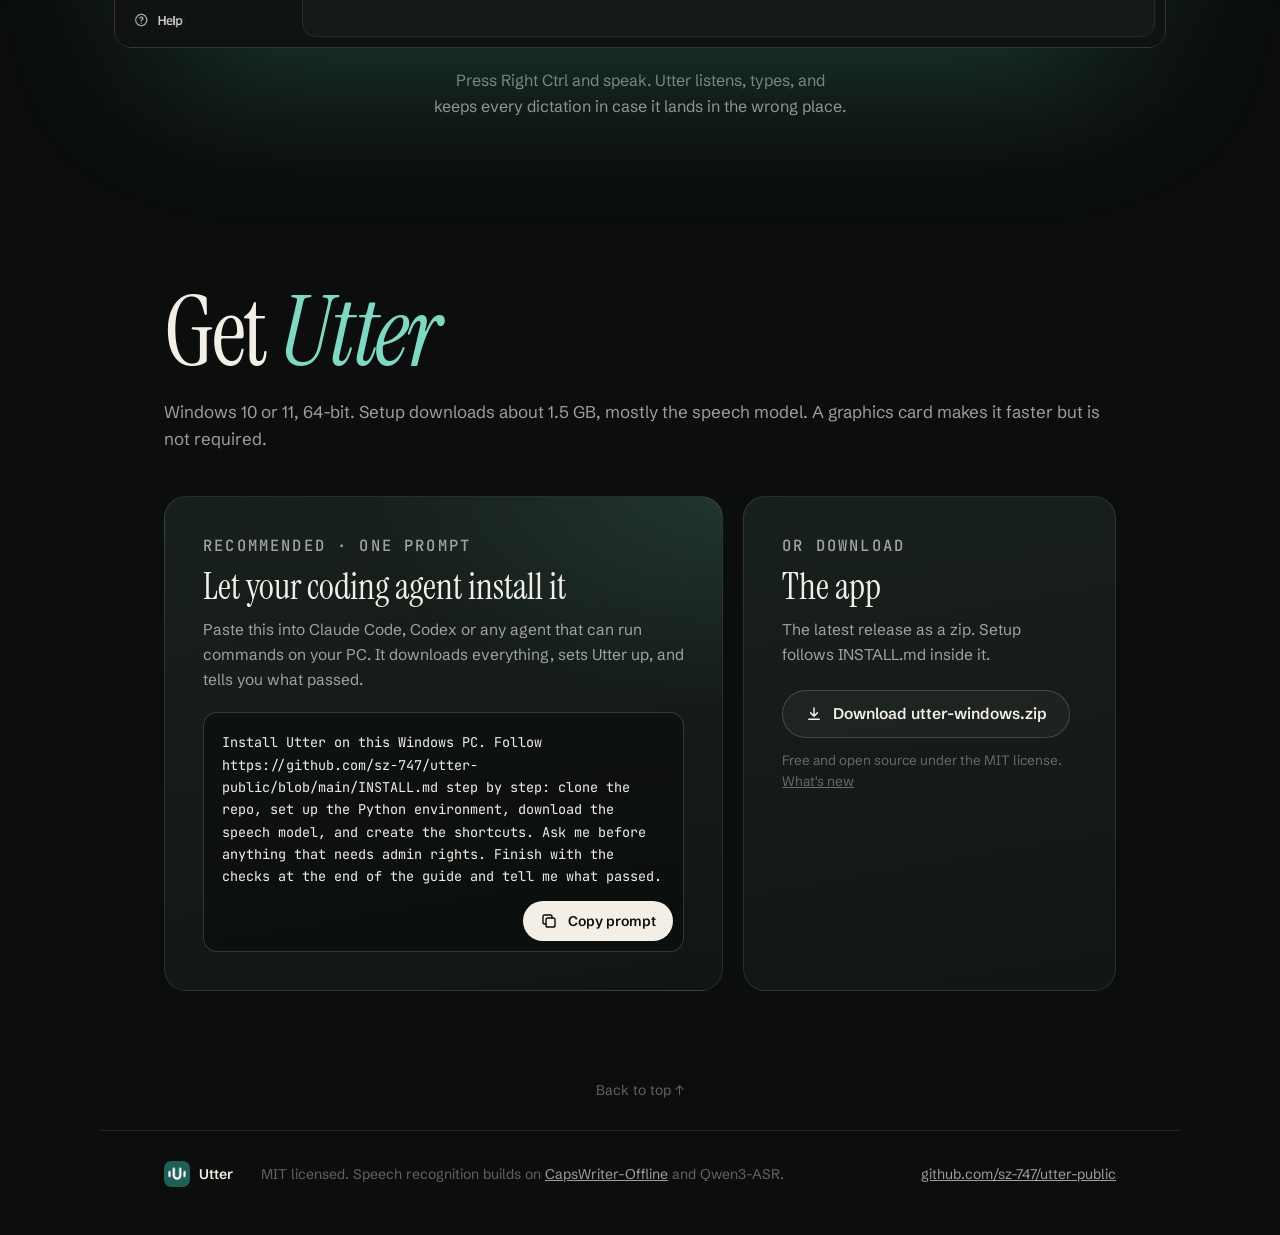
==== commit 5f28682e: "Move the changelog to its own page; the home page ends with Get Utter and a back-to-top link" ====
--- a/site/index.html
+++ b/site/index.html
@@ -15,7 +15,7 @@
   <link href="https://fonts.googleapis.com/css2?family=Instrument+Serif:ital@0;1&family=JetBrains+Mono:wght@400;500&family=Schibsted+Grotesk:wght@400;500;600&display=swap" rel="stylesheet">
   <link rel="stylesheet" href="style.css">
 </head>
-<body>
+<body id="top">
   <div class="grain" aria-hidden="true"></div>
 
   <header class="nav">
@@ -25,13 +25,13 @@
     </a>
     <nav class="nav-links">
       <a href="#how">How it works</a>
-      <a href="#changelog">Changelog</a>
+      <a href="changelog.html">Changelog</a>
       <a href="https://github.com/sz-747/utter-public">GitHub</a>
       <a class="nav-cta" href="#install">Install</a>
     </nav>
   </header>
 
-  <main id="top">
+  <main>
     <!-- Hero -->
     <section class="hero">
       <p class="eyebrow reveal" style="--d: 0">
@@ -173,67 +173,12 @@
             <svg viewBox="0 0 24 24" aria-hidden="true"><path d="M12 4v11m0 0-4.5-4.5M12 15l4.5-4.5M5 19h14"/></svg>
             Download utter-windows.zip
           </a>
-          <p class="card-note">Free and open source under the MIT license. <a href="#changelog">What's new</a></p>
+          <p class="card-note">Free and open source under the MIT license. <a href="changelog.html">What's new</a></p>
         </div>
       </div>
     </section>
 
-    <!-- Changelog: newest first, a few plain points and the part of the app that changed -->
-    <section class="changelog" id="changelog">
-      <h2 class="section-title">What's <em>new</em></h2>
-
-      <article class="release">
-        <header class="release-head">
-          <h3><a href="https://github.com/sz-747/utter-public/releases/tag/v0.1.2">0.1.2</a></h3>
-          <time datetime="2026-10-27">27 Oct 2026</time>
-        </header>
-        <div class="release-body">
-          <ul>
-            <li>Dictations paste every time. Utter no longer touches the clipboard while your app is pasting, which sometimes left the text on the clipboard instead of in the app.</li>
-            <li>More misheard names are fixed by sound: <span class="inline-demo"><s>Kodex</s> Codex</span>. Everyday words like "still" or "code" are left alone.</li>
-            <li>Utter learns only corrections you finished, never a word you were halfway through typing or deleting.</li>
-            <li>With AI polish on and its model server off, your words are typed straight away instead of after a 7-second wait.</li>
-          </ul>
-          <figure class="release-shot">
-            <img src="assets/changelog/0.1.2.webp" width="1496" height="368" loading="lazy" alt="Utter's Insights: 2,971 words corrected for you (names, phrases and polished) and 46 words learned, right 94% of the time after">
-          </figure>
-        </div>
-      </article>
-
-      <article class="release">
-        <header class="release-head">
-          <h3><a href="https://github.com/sz-747/utter-public/releases/tag/v0.1.1">0.1.1</a></h3>
-          <time datetime="2026-10-26">26 Oct 2026</time>
-        </header>
-        <div class="release-body">
-          <ul>
-            <li>Plainer Insights, Dictionary and Notetaker pages; each sidebar item opens its own page.</li>
-            <li>The Notetaker shows today's meetings beside your notes, with the summary and transcript of each call.</li>
-            <li>Download Utter straight from this page, and set it up with one prompt to your coding agent.</li>
-          </ul>
-          <figure class="release-shot">
-            <img src="assets/changelog/0.1.1.webp" width="1600" height="1124" loading="lazy" alt="Utter's Notetaker page: today's meetings and saved notes on the left, the summary of an onboarding review on the right">
-          </figure>
-        </div>
-      </article>
-
-      <article class="release">
-        <header class="release-head">
-          <h3><a href="https://github.com/sz-747/utter-public/releases/tag/v0.1.0">0.1.0</a></h3>
-          <time datetime="2026-10-26">26 Oct 2026</time>
-        </header>
-        <div class="release-body">
-          <ul>
-            <li>First public release: on-device dictation into any app, AI polish, a dictionary that learns your words, Insights, the Notetaker and a read-only MCP for coding agents.</li>
-          </ul>
-          <figure class="release-shot">
-            <img src="assets/home.png" width="1224" height="781" loading="lazy" alt="Utter's Home page: the dictation banner and recent dictations">
-          </figure>
-        </div>
-      </article>
-
-      <p class="changelog-more"><a href="https://github.com/sz-747/utter-public/releases">Every release on GitHub</a></p>
-    </section>
+    <p class="to-top"><a href="#top">Back to top <span aria-hidden="true">↑</span></a></p>
   </main>
 
   <footer class="footer">
--- a/site/style.css
+++ b/site/style.css
@@ -219,15 +219,16 @@
 .btn-copy:hover { background: #fff; }
 .btn-copy.copied { background: var(--teal); color: var(--ink); border-color: transparent; }
 
-/* ---------- changelog ---------- */
-.changelog { max-width: 1080px; margin: clamp(100px, 13vw, 170px) auto 0; padding: 0 var(--gutter); }
+/* ---------- changelog (its own page, changelog.html) ---------- */
+.changelog { max-width: 1080px; margin: clamp(40px, 8vw, 96px) auto 0; padding: 0 var(--gutter); }
+.nav-links a[aria-current="page"] { color: var(--cream); }
 .release {
   display: grid; grid-template-columns: minmax(80px, 200px) minmax(0, 1fr); gap: clamp(16px, 4vw, 56px);
   padding: clamp(26px, 4vw, 40px) 0; border-top: 1px solid var(--line);
 }
-.release-head h3 { margin: 0; font: italic 400 clamp(40px, 5vw, 60px)/.9 var(--serif); }
-.release-head h3 a { color: var(--cream); text-decoration: none; }
-.release-head h3 a:hover { color: var(--teal); }
+.release-head h2 { margin: 0; font: italic 400 clamp(40px, 5vw, 60px)/.9 var(--serif); }
+.release-head h2 a { color: var(--cream); text-decoration: none; }
+.release-head h2 a:hover { color: var(--teal); }
 .release-head time { display: block; margin-top: 10px; font: 500 12.5px var(--mono); letter-spacing: .08em; text-transform: uppercase; color: var(--cream-faint); }
 .release-body ul { margin: 0; padding-left: 1.1em; color: var(--cream-dim); }
 .release-body li { margin: 0 0 8px; }
@@ -240,9 +241,14 @@
 .changelog-more { margin: 8px 0 0; padding-top: 24px; border-top: 1px solid var(--line); font-size: 15px; }
 .changelog-more a { color: var(--cream-dim); }
 
+/* the last thing before the footer on every page */
+.to-top { max-width: 1080px; margin: clamp(56px, 8vw, 88px) auto 0; padding: 0 var(--gutter); text-align: center; font-size: 14px; }
+.to-top a { color: var(--cream-faint); text-decoration: none; }
+.to-top a:hover { color: var(--cream); }
+
 /* ---------- footer ---------- */
 .footer {
-  max-width: 1080px; margin: clamp(100px, 12vw, 160px) auto 0; padding: 30px var(--gutter) 48px;
+  max-width: 1080px; margin: 28px auto 0; padding: 30px var(--gutter) 48px;
   border-top: 1px solid var(--line); display: flex; flex-wrap: wrap; align-items: center; gap: 12px 28px;
   font-size: 14px; color: var(--cream-faint);
 }
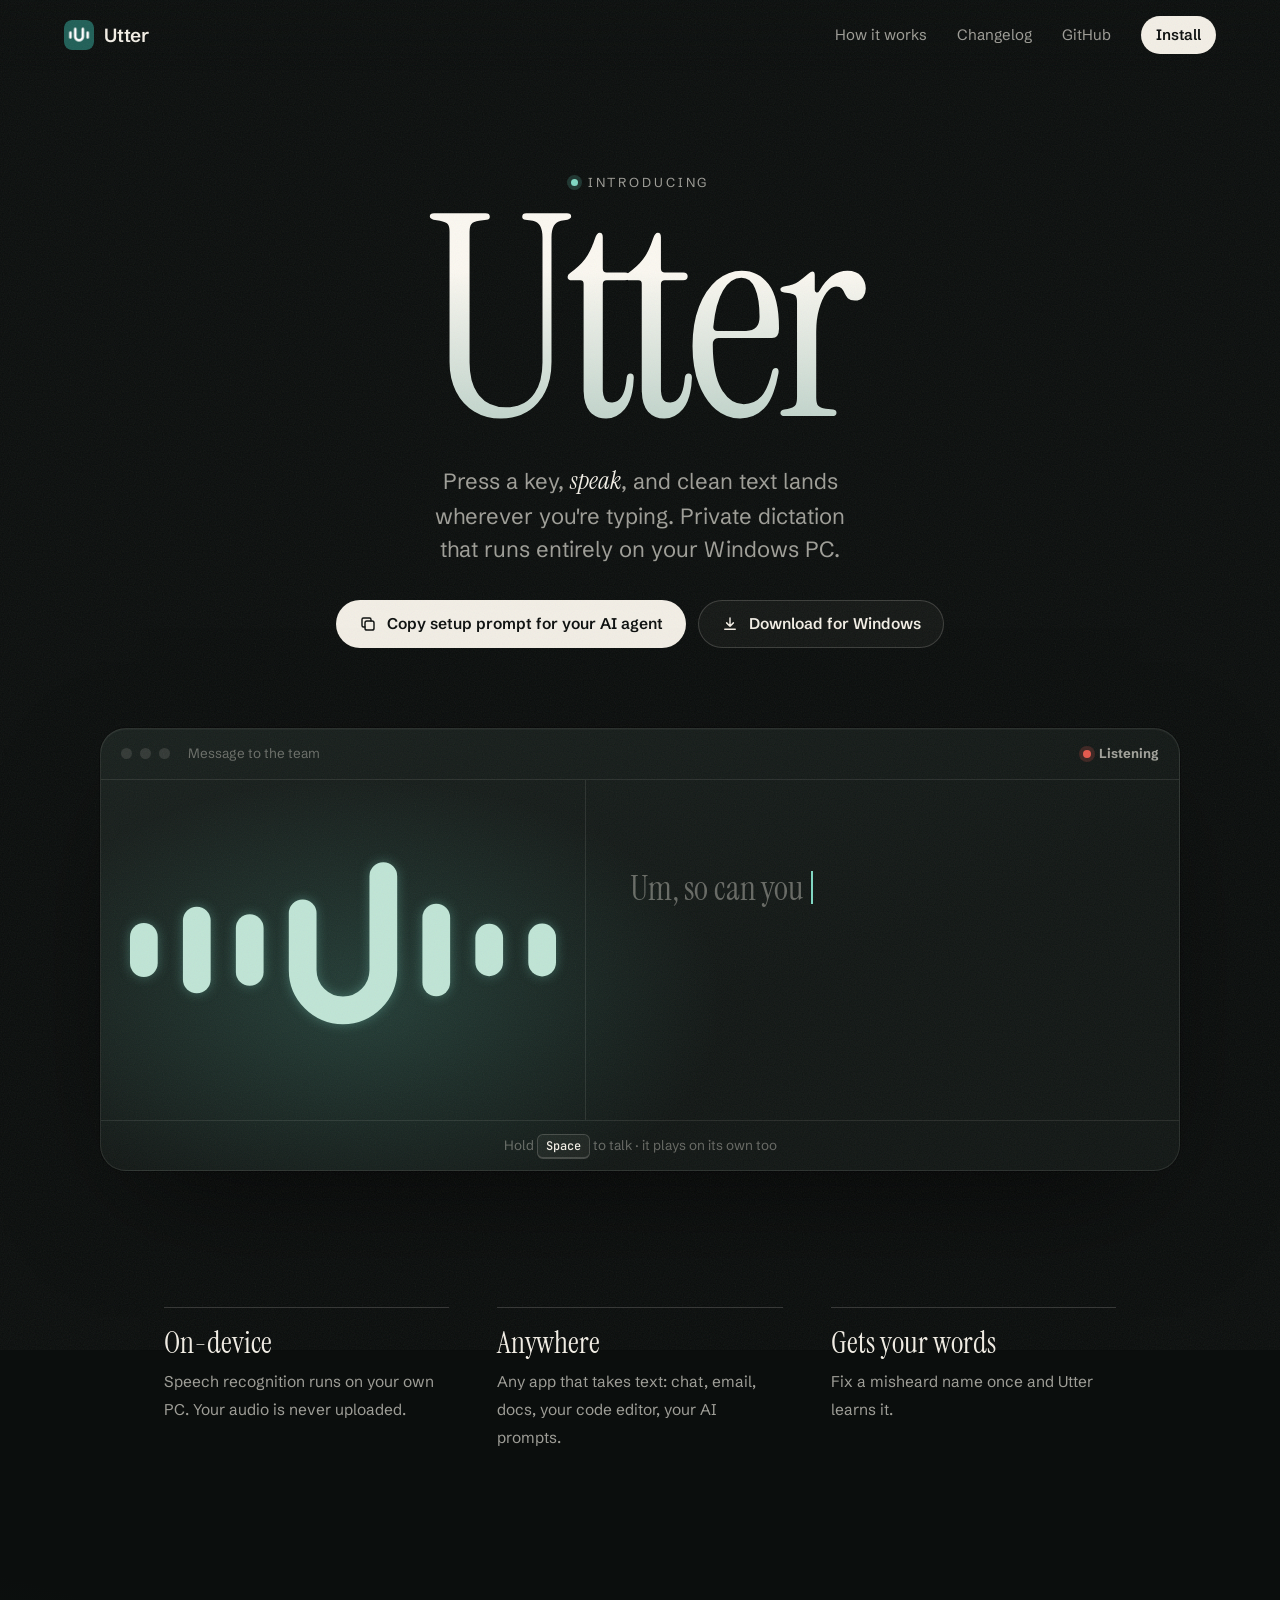
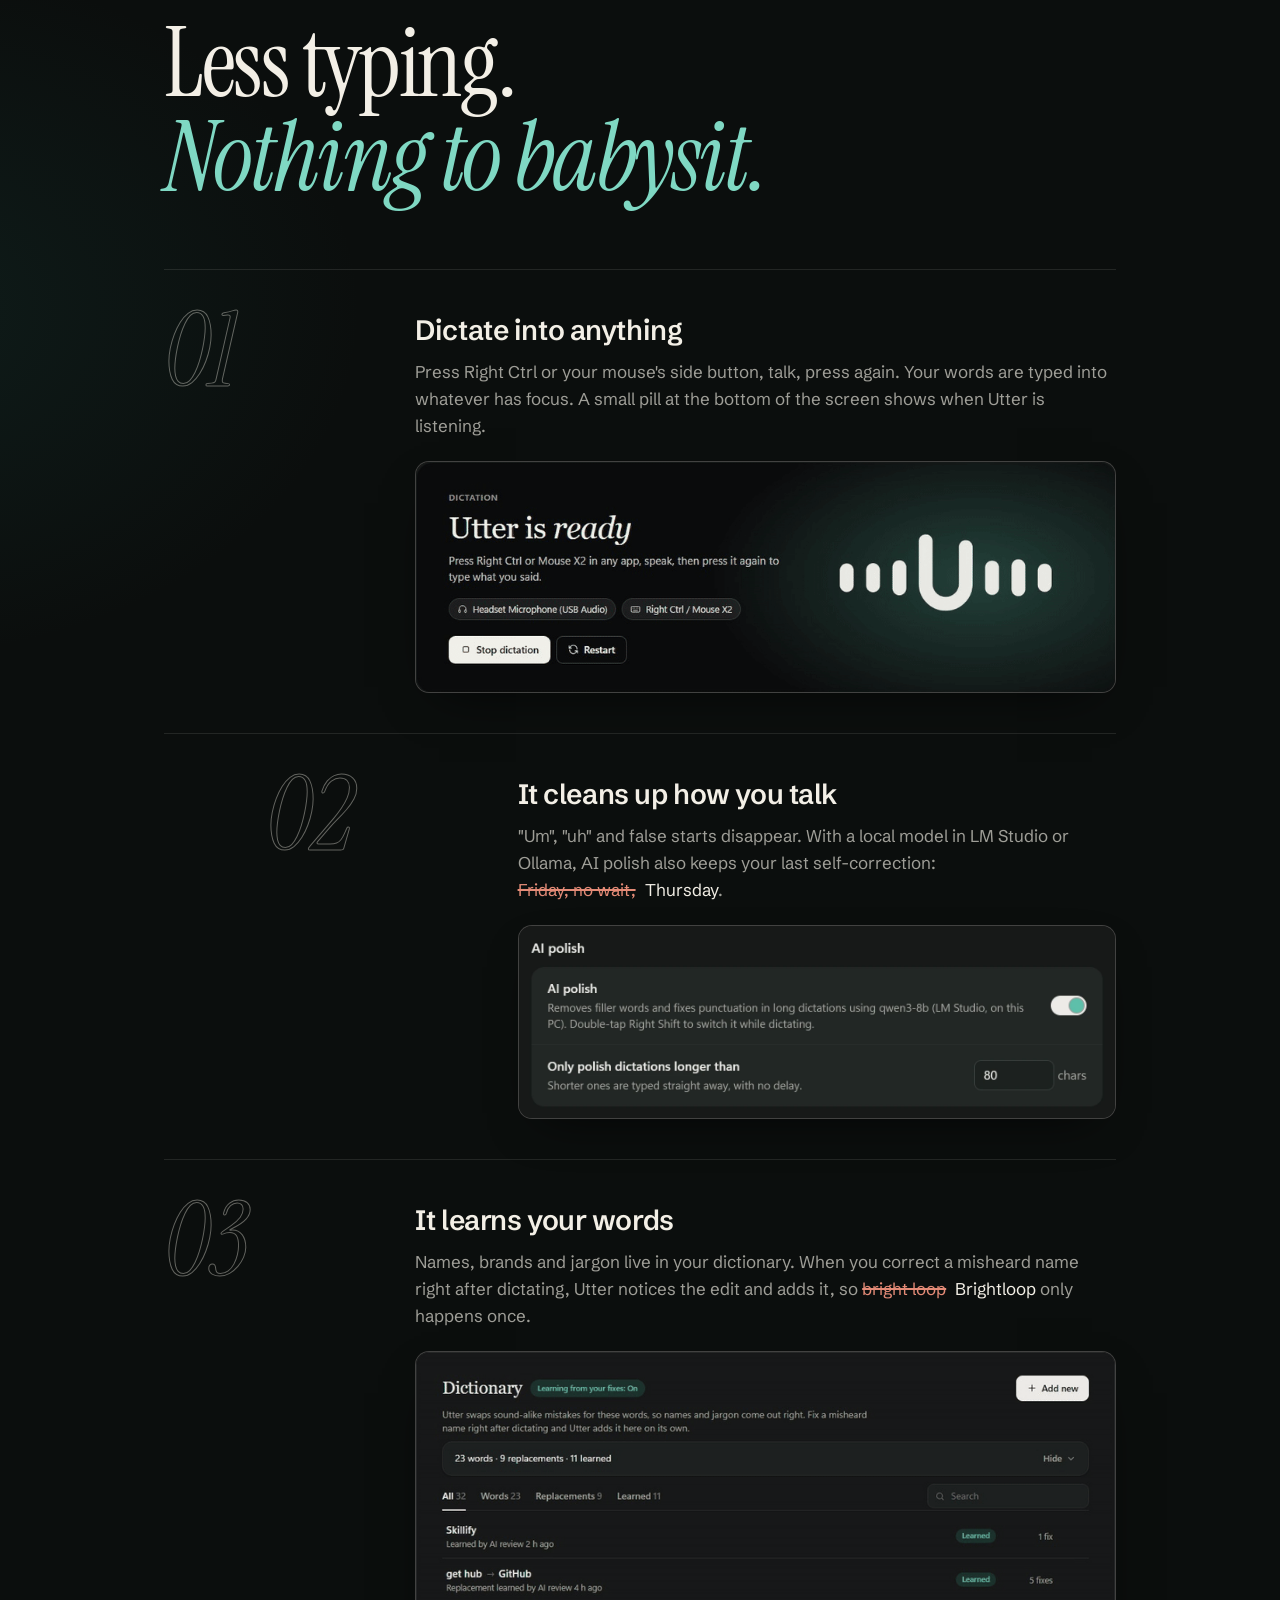
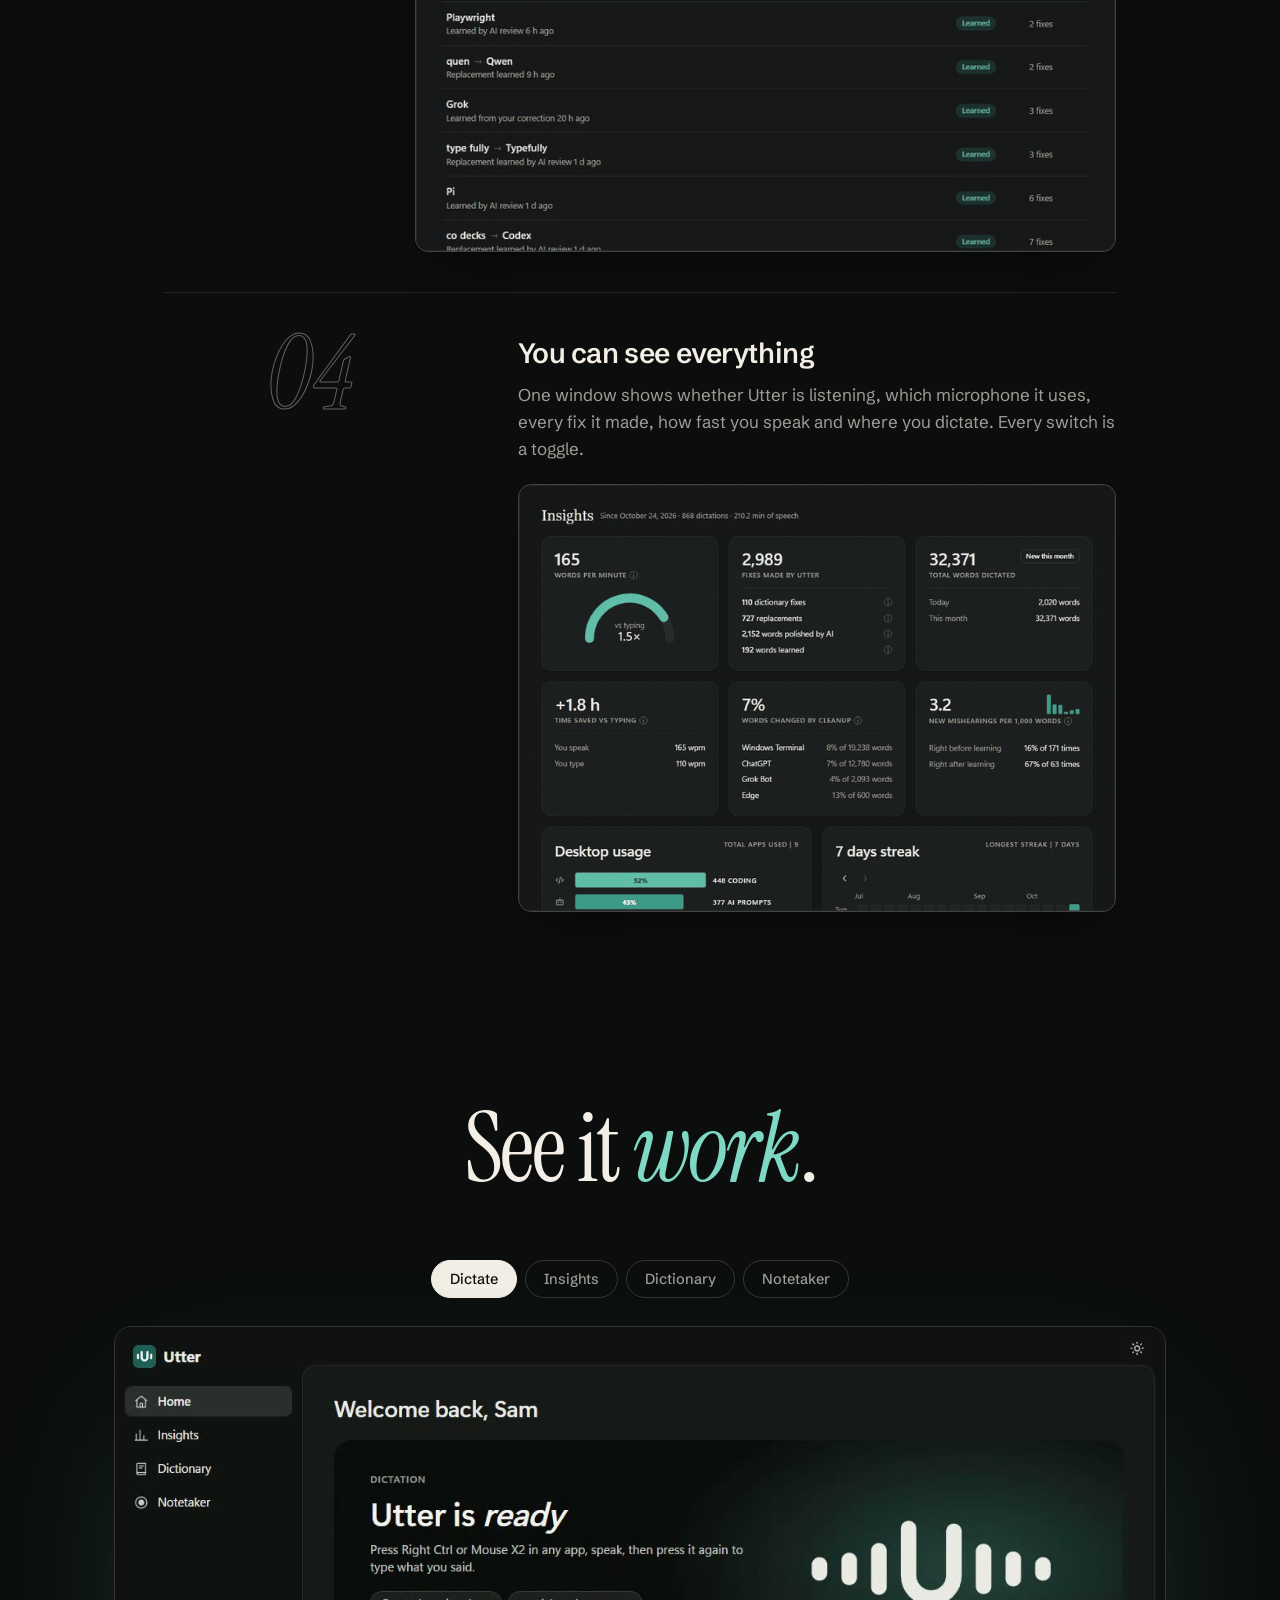
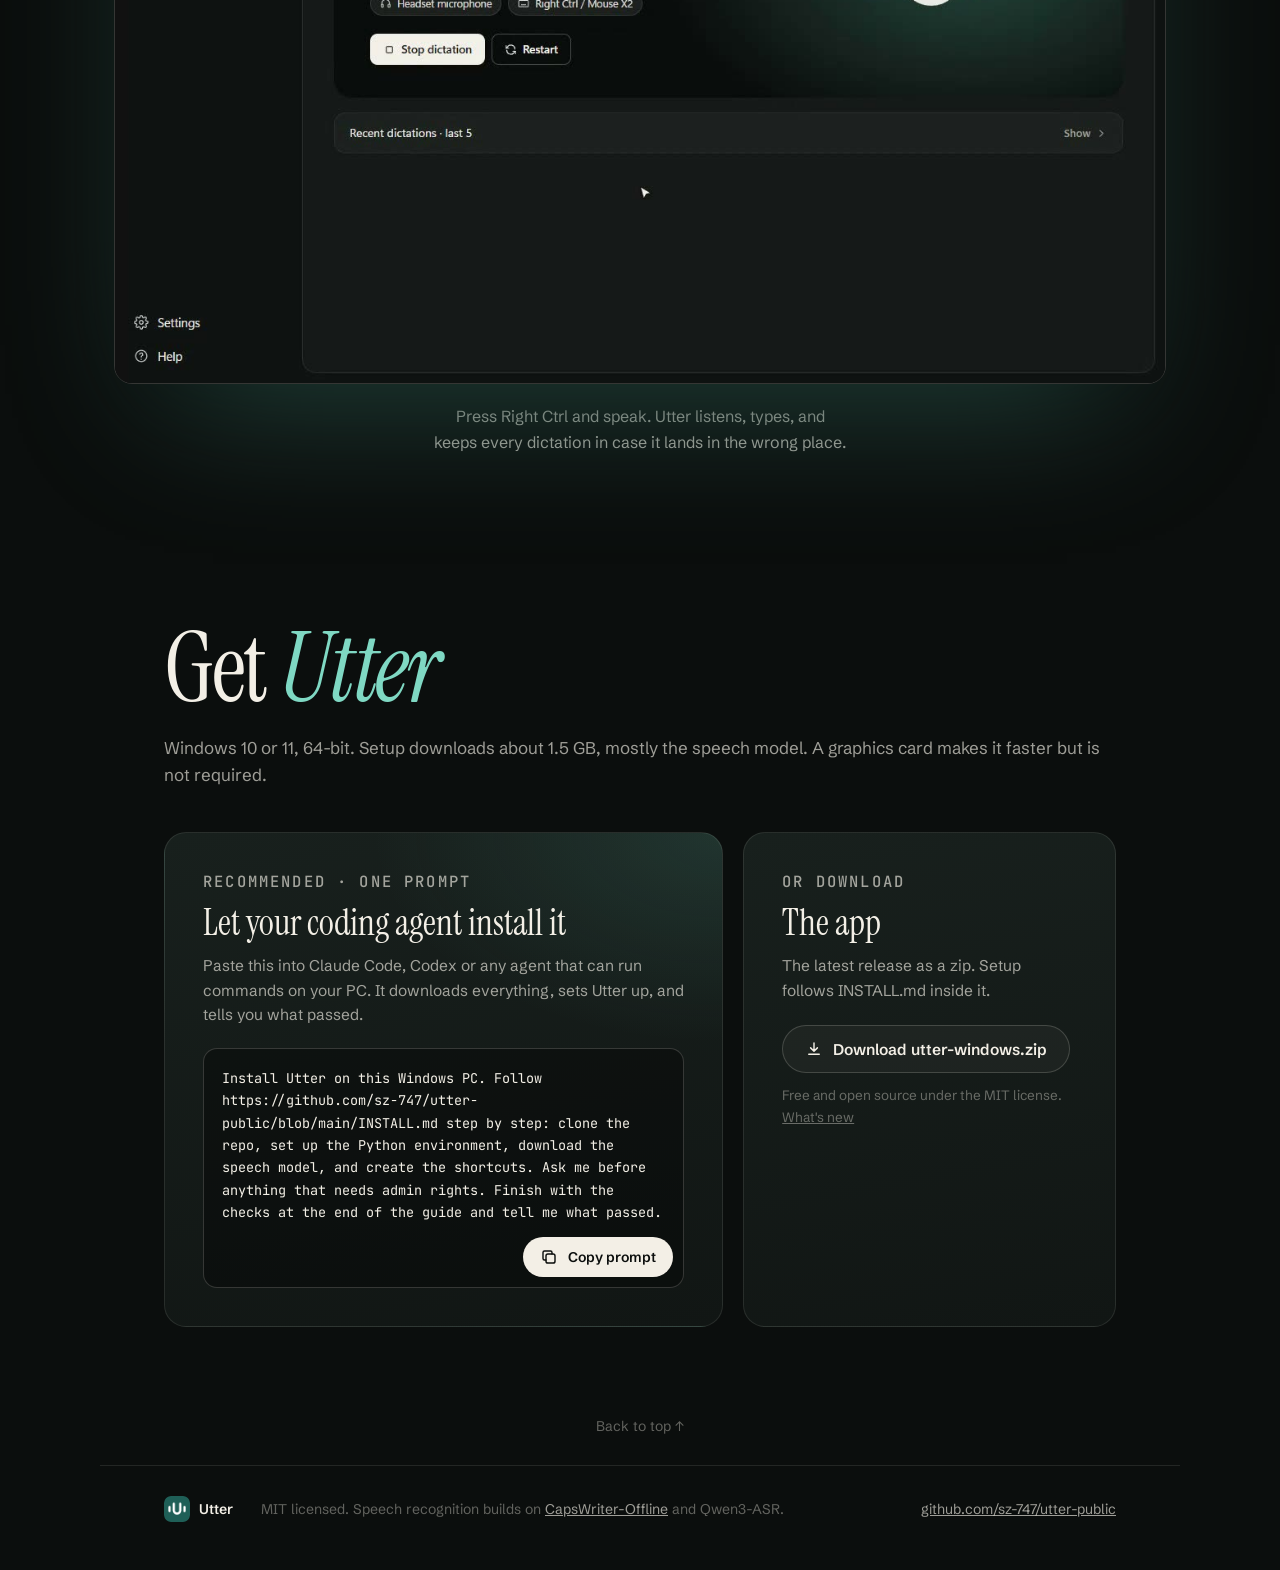
==== commit a46235f7: "Launch page shows the real app moving instead of still mock-ups Features 01, 03 and 04 were static i" ====
--- a/site/index.html
+++ b/site/index.html
@@ -92,7 +92,7 @@
           <h3>Dictate into anything</h3>
           <p>Press Right Ctrl or your mouse's side button, talk, press again. Your words are typed into whatever has focus. A small pill at the bottom of the screen shows when Utter is listening.</p>
           <figure class="feature-shot">
-            <img src="assets/features/01-dictate.webp" width="990" height="341" loading="lazy" alt="Utter's Home page while dictating: Utter is listening, with the microphone and shortcut in use">
+            <img src="assets/features/01-dictate.gif" width="900" height="296" loading="lazy" alt="Utter's dictation banner going from ready to listening and back, with the microphone and shortcut shown">
           </figure>
         </div>
       </article>
@@ -114,7 +114,7 @@
           <h3>It learns your words</h3>
           <p>Names, brands and jargon live in your dictionary. When you correct a misheard name right after dictating, Utter notices the edit and adds it, so <span class="inline-demo"><s>bright loop</s> Brightloop</span> only happens once.</p>
           <figure class="feature-shot">
-            <img src="assets/features/03-dictionary.webp" width="748" height="328" loading="lazy" alt="Utter's Dictionary: Brightloop, heard as bright loop, learned 2 minutes ago, above other learned names">
+            <img src="assets/features/03-dictionary.gif" width="800" height="571" loading="lazy" alt="Utter's Dictionary: words learned by AI review, then a new word added by hand and highlighted in the list">
           </figure>
         </div>
       </article>
@@ -125,7 +125,7 @@
           <h3>You can see everything</h3>
           <p>One window shows whether Utter is listening, which microphone it uses, every fix it made, how fast you speak and where you dictate. Every switch is a toggle.</p>
           <figure class="feature-shot">
-            <img src="assets/features/04-insights.webp" width="748" height="340" loading="lazy" alt="Utter's Insights: words dictated this month, speaking speed against typing, time saved and corrections made">
+            <img src="assets/features/04-insights.gif" width="760" height="542" loading="lazy" alt="Utter's Insights scrolling: speaking speed against typing, fixes made, time saved, mishearings caught, usage by app and a streak calendar">
           </figure>
         </div>
       </article>
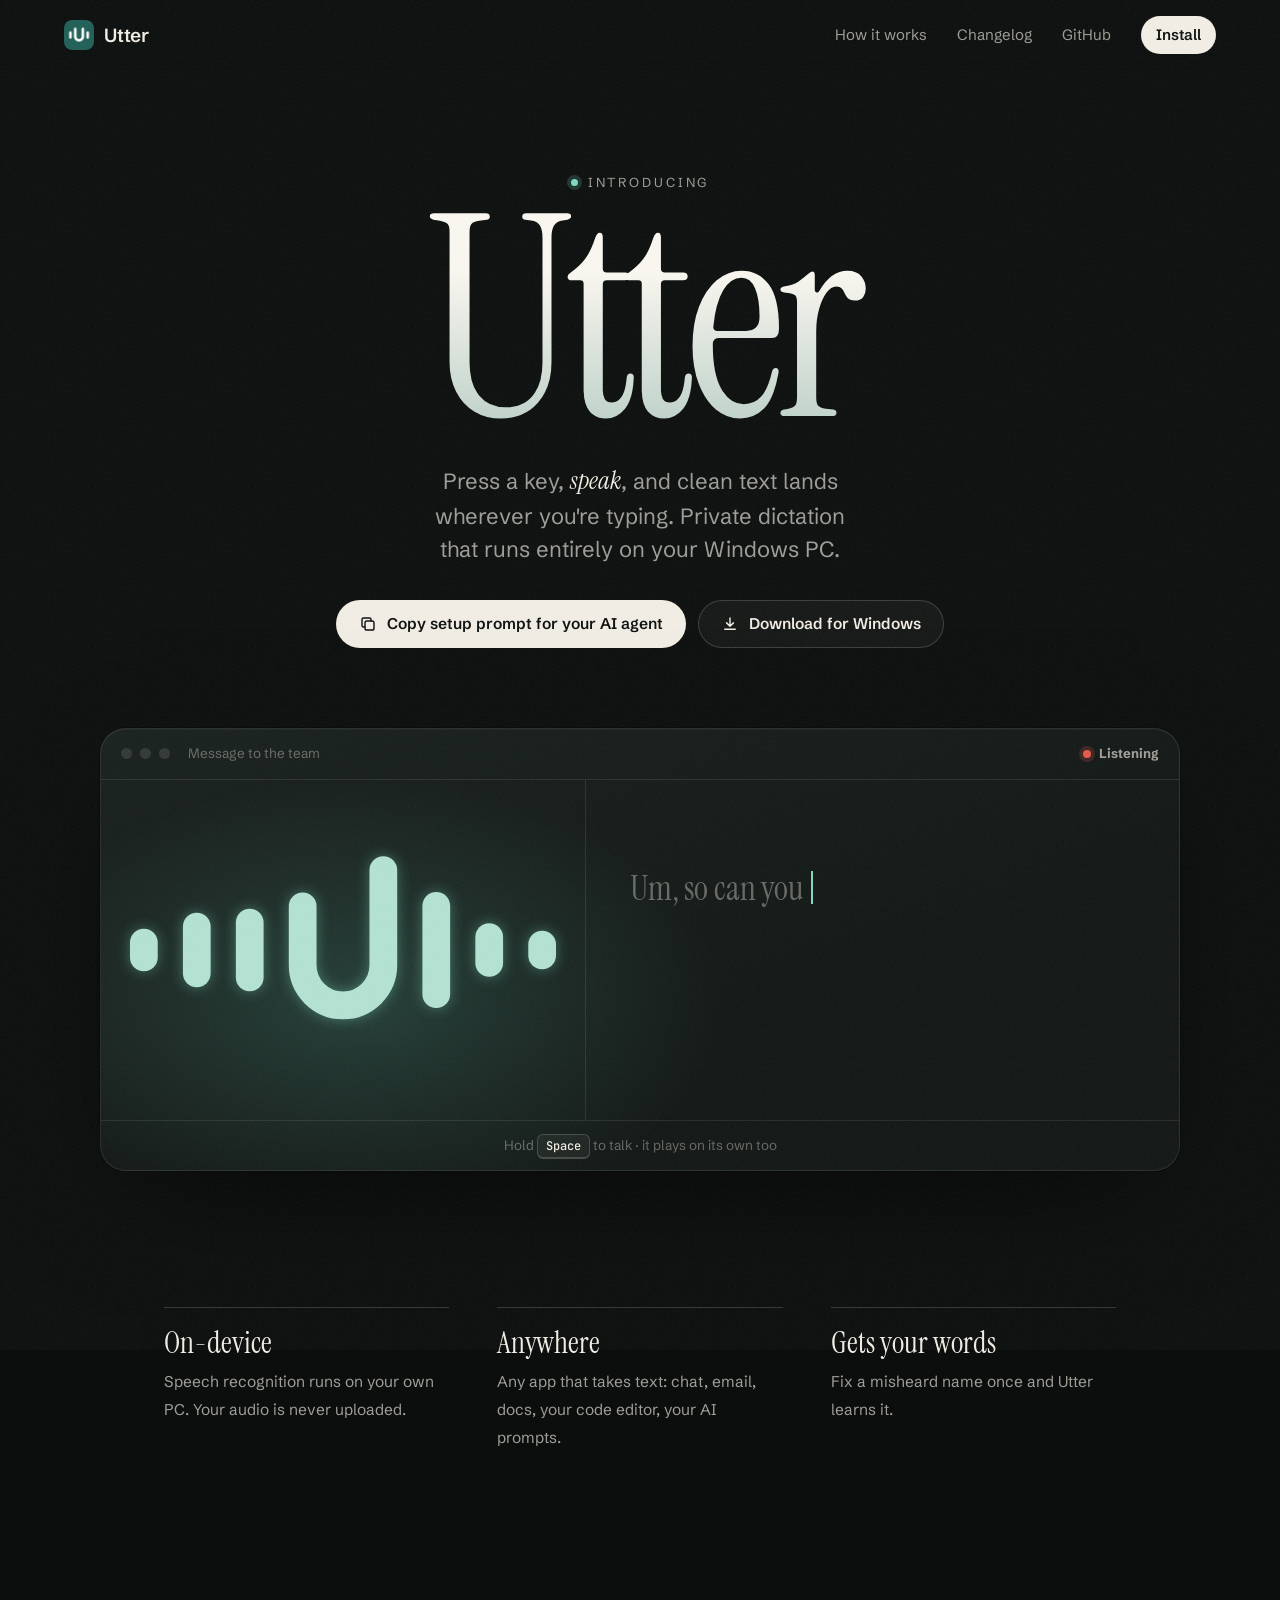
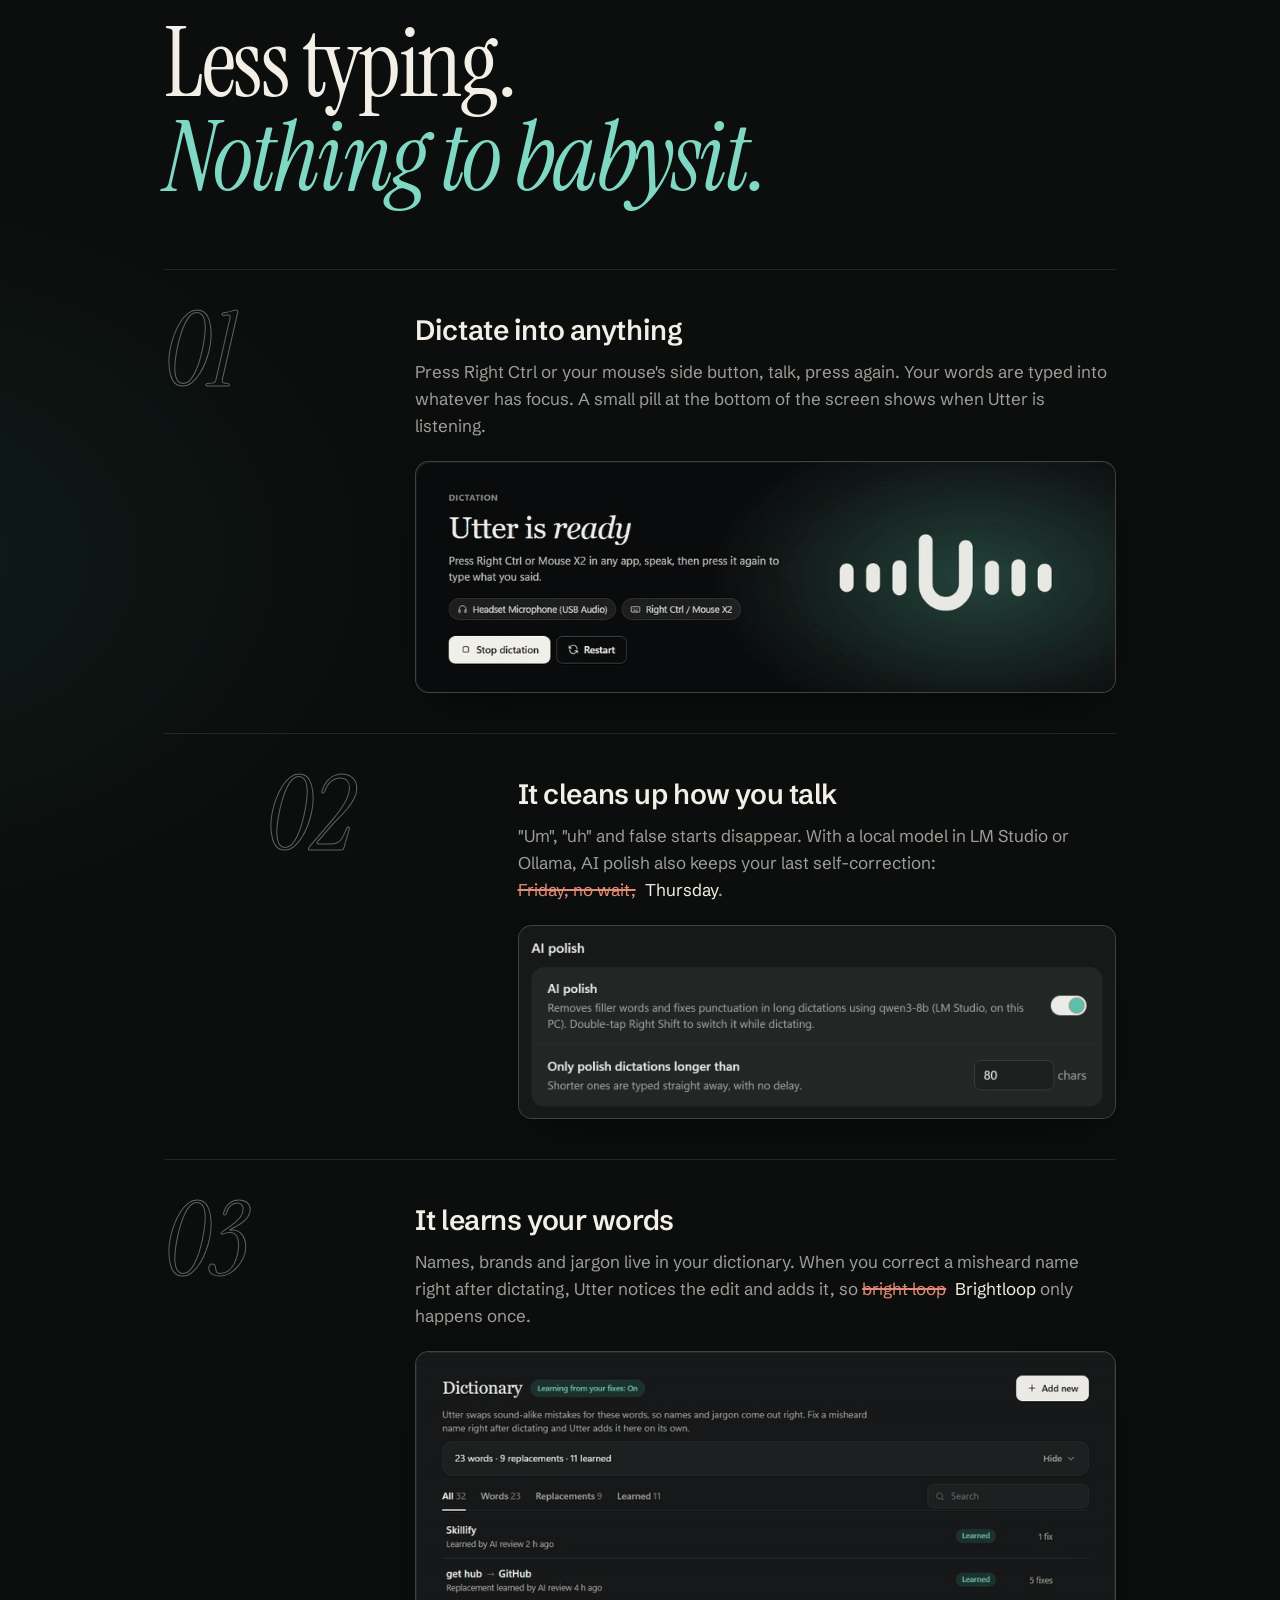
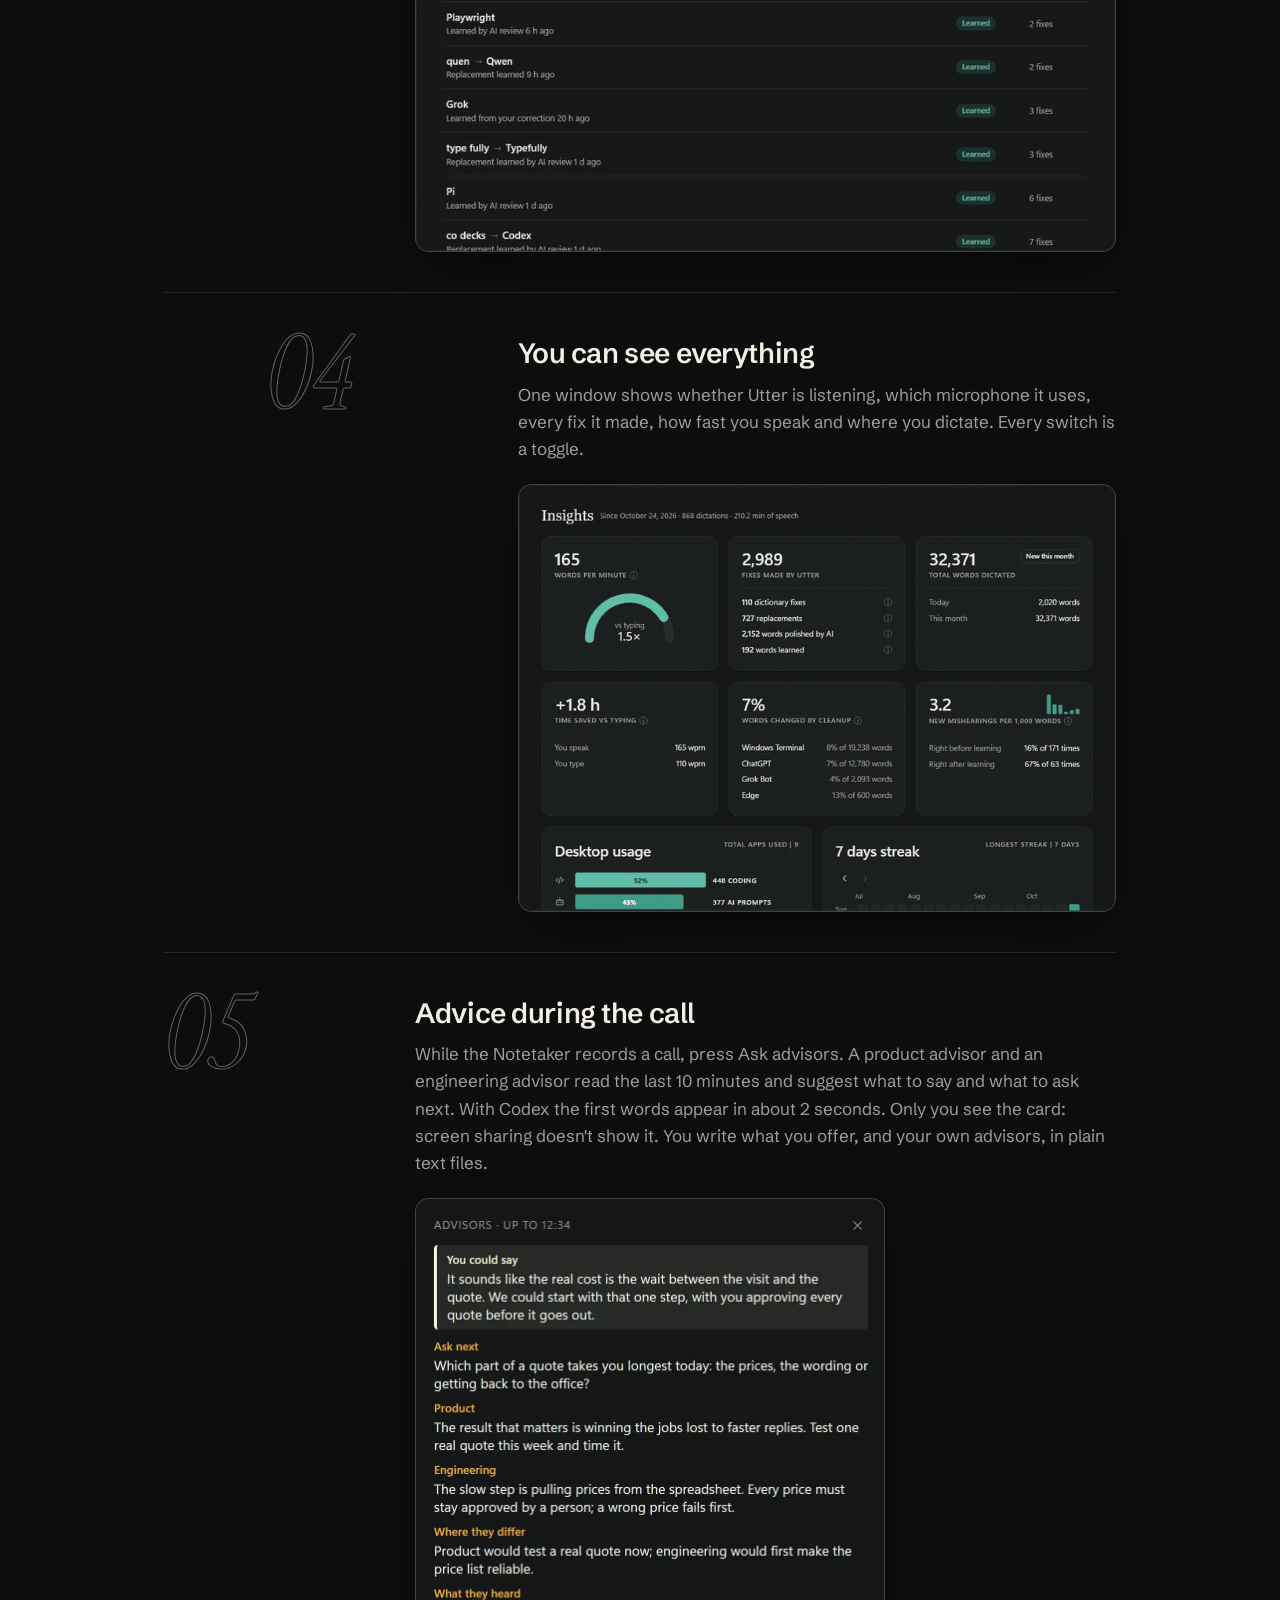
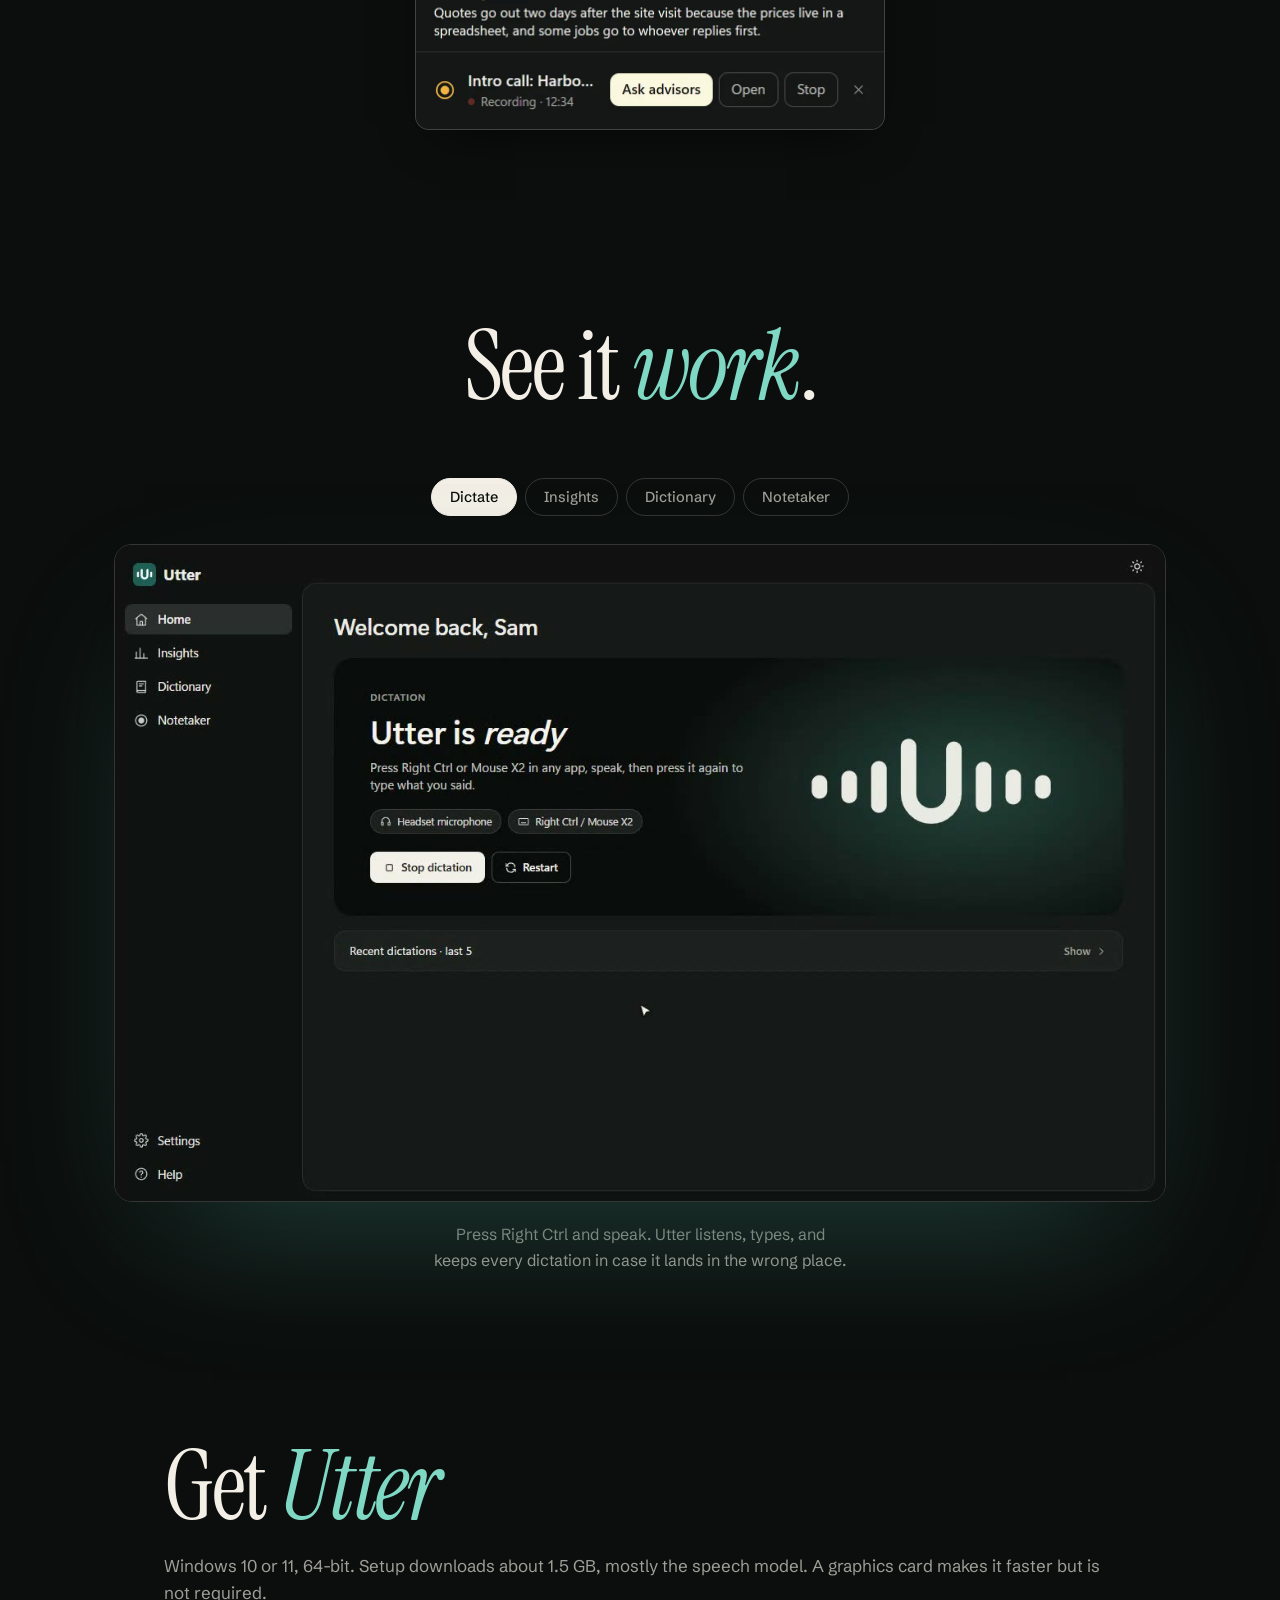
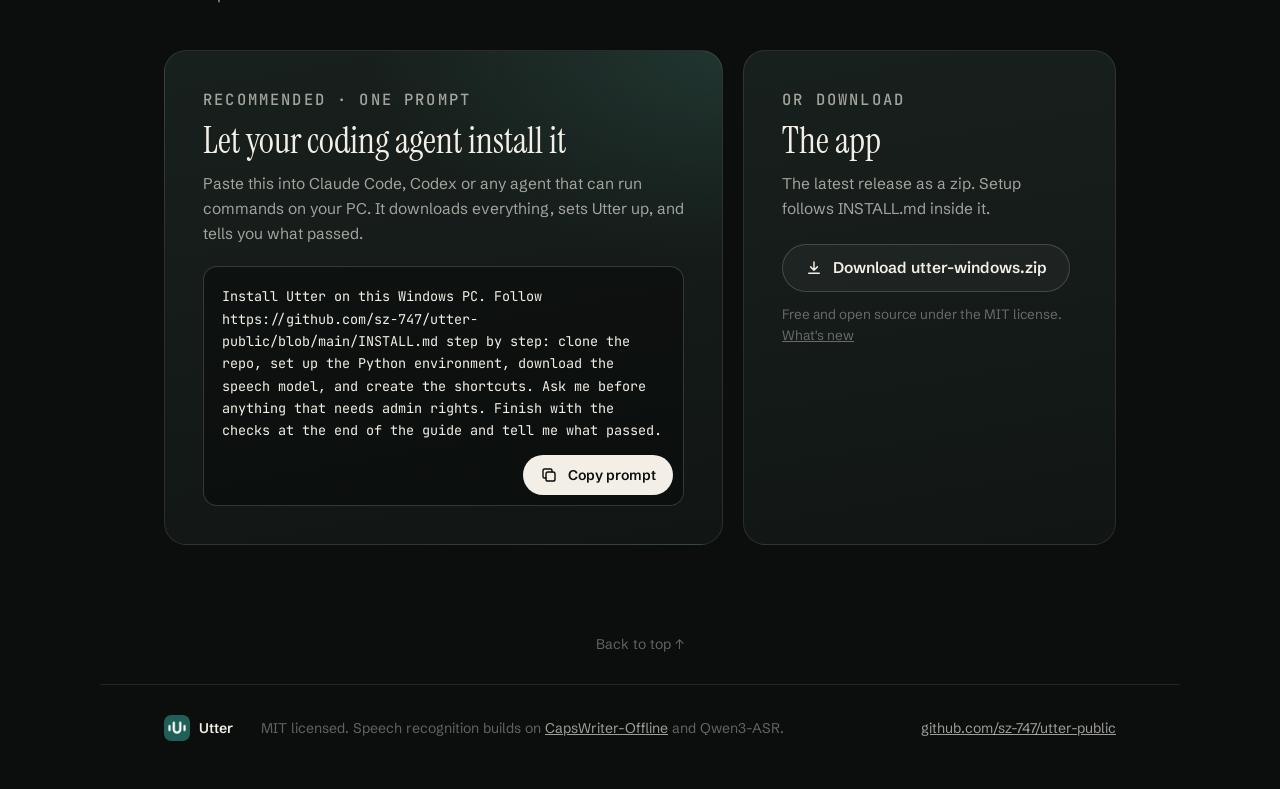
==== commit 055ed43a: "Launch page and changelog: advice during calls, version 0.3.0 - Home: feature 05, Advice during the " ====
--- a/site/index.html
+++ b/site/index.html
@@ -129,6 +129,17 @@
           </figure>
         </div>
       </article>
+
+      <article class="feature">
+        <span class="feature-num">05</span>
+        <div>
+          <h3>Advice during the call</h3>
+          <p>While the Notetaker records a call, press Ask advisors. A product advisor and an engineering advisor read the last 10 minutes and suggest what to say and what to ask next. With Codex the first words appear in about 2 seconds. Only you see the card: screen sharing doesn't show it. You write what you offer, and your own advisors, in plain text files.</p>
+          <figure class="feature-shot narrow">
+            <img src="assets/features/05-advisors.webp" width="470" height="532" loading="lazy" alt="Utter's call popup during a recording: an Advisors card with what you could say, what to ask next, the product and engineering reads, where they differ and what they heard, above the Ask advisors, Open and Stop buttons">
+          </figure>
+        </div>
+      </article>
     </section>
 
     <!-- A tour of the window: one clip at a time, each plays through, then the next -->
--- a/site/style.css
+++ b/site/style.css
@@ -238,6 +238,8 @@
   width: 100%; height: auto; border-radius: 14px; border: 1px solid var(--line-2);
   background: #1b1c1c; box-shadow: 0 18px 50px -24px rgba(0, 0, 0, .8);
 }
+/* A small window (the call popup) is shown at its real size, not stretched to the column. */
+.feature-shot.narrow img, .release-shot.narrow img { width: min(100%, 470px); }
 .changelog-more { margin: 8px 0 0; padding-top: 24px; border-top: 1px solid var(--line); font-size: 15px; }
 .changelog-more a { color: var(--cream-dim); }
 
